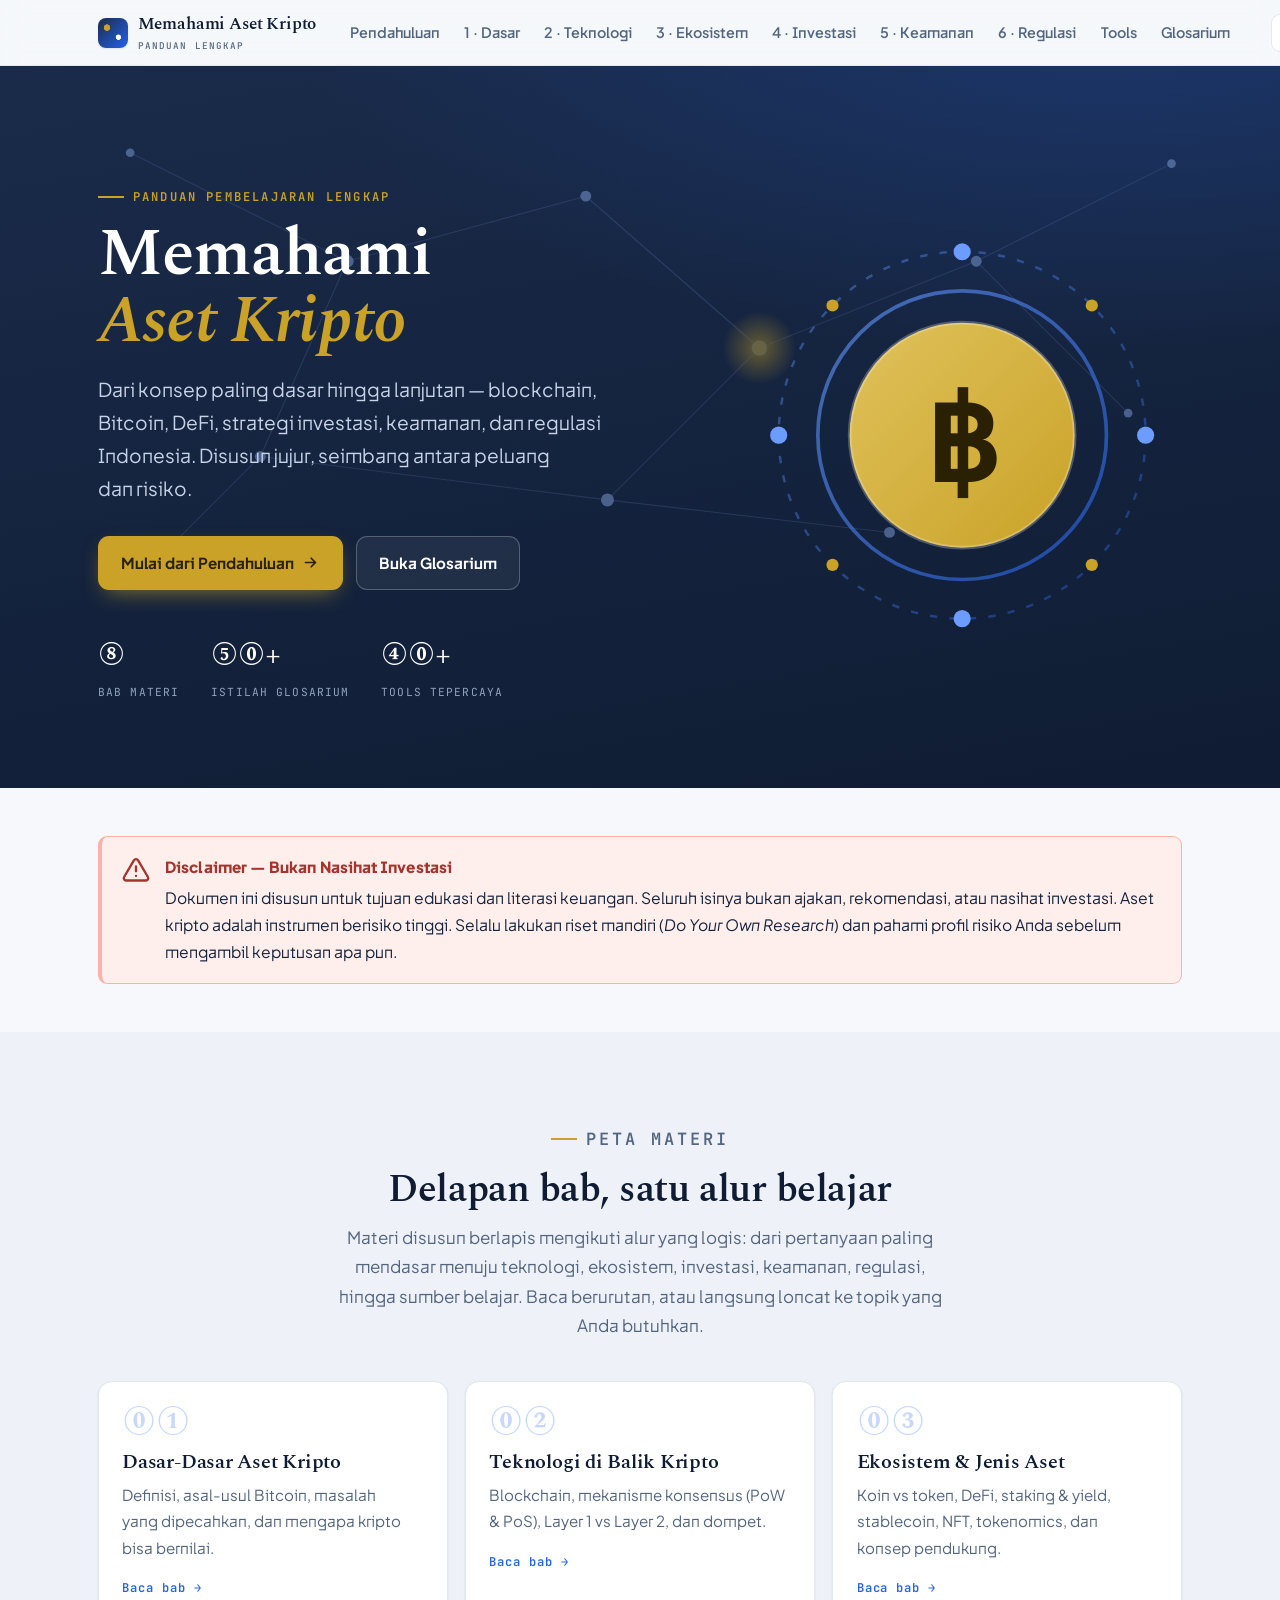
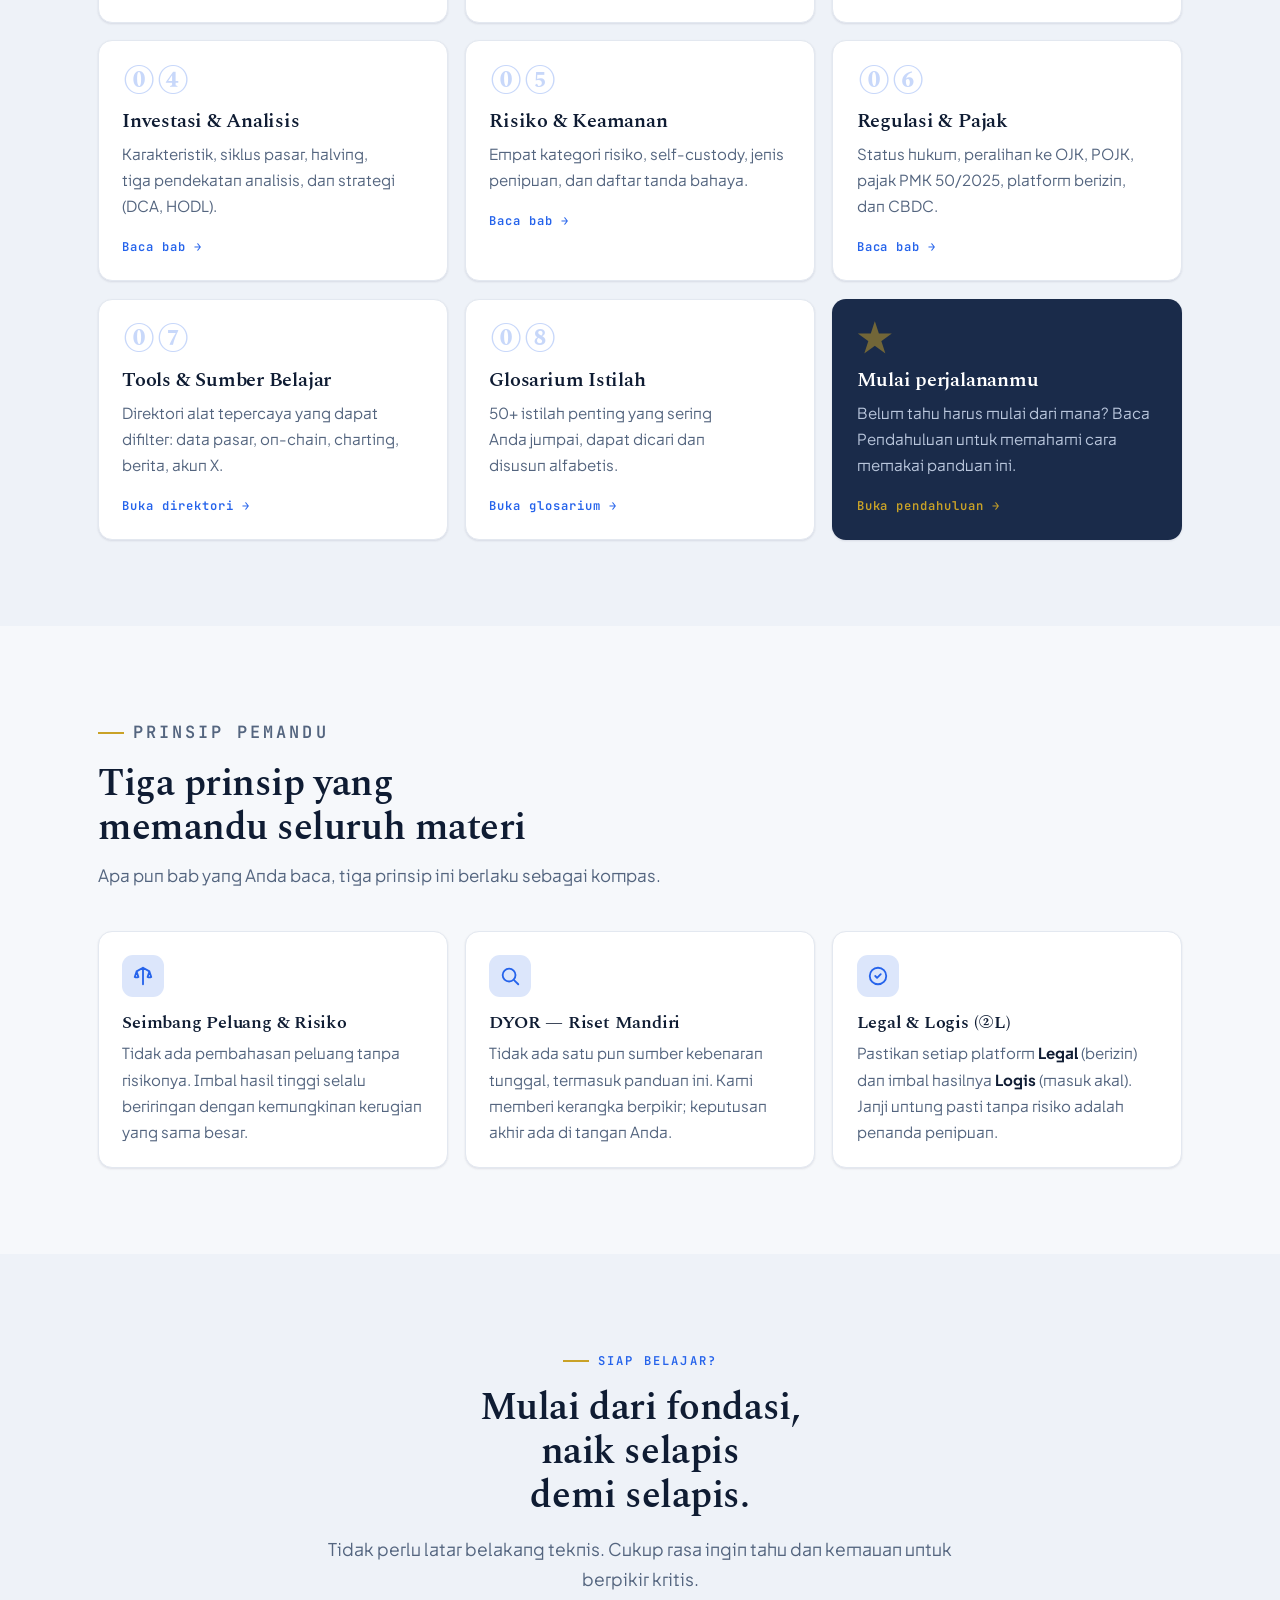
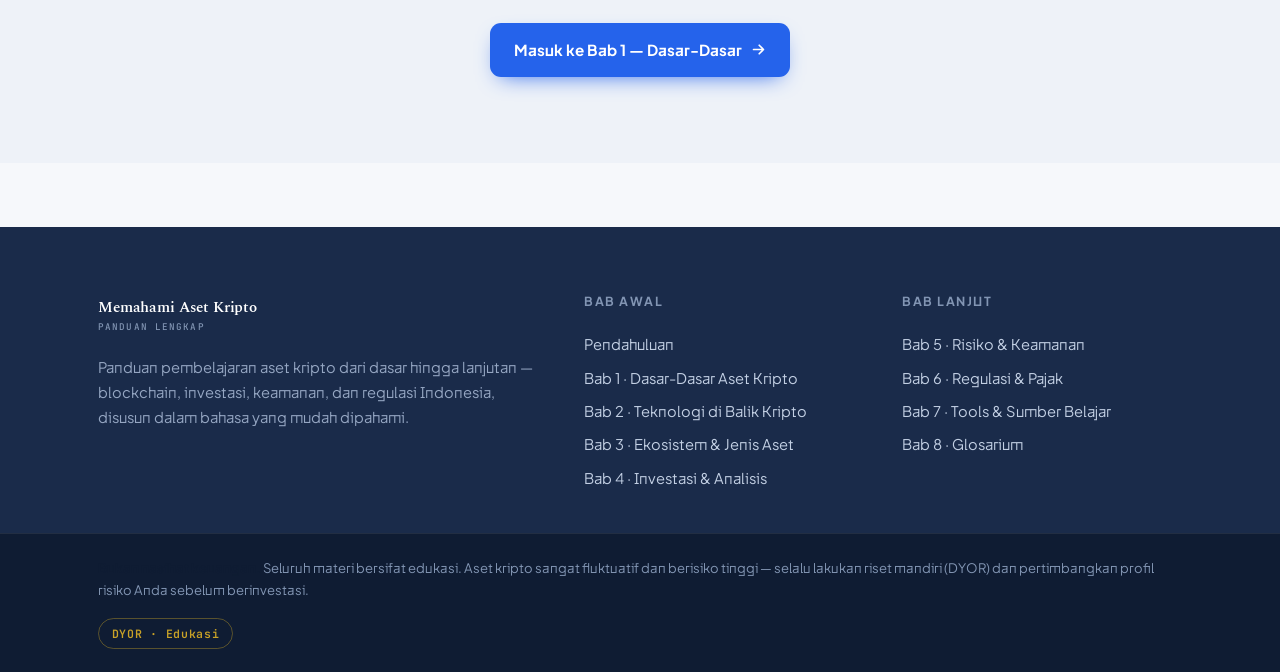
==== index.html @ 8b6989a0 "chore: initial commit — situs edukasi kripto statis siap deploy Tambah .gitignore, vercel.json (clea" ====
<!DOCTYPE html>
<html lang="id" data-accent="blue">
<head>
<meta charset="UTF-8" />
<meta name="viewport" content="width=device-width, initial-scale=1.0" />
<title>Memahami Aset Kripto — Panduan Lengkap dari Dasar hingga Lanjutan</title>
<meta name="description" content="Panduan pembelajaran aset kripto dari dasar hingga lanjutan: blockchain, Bitcoin, DeFi, investasi, keamanan, dan regulasi Indonesia. Disusun untuk edukasi & literasi keuangan." />
<link rel="preconnect" href="https://fonts.googleapis.com" />
<link rel="preconnect" href="https://fonts.gstatic.com" crossorigin />
<link href="https://fonts.googleapis.com/css2?family=Spectral:ital,wght@0,500;0,600;0,700;1,500;1,600&family=Plus+Jakarta+Sans:wght@400;500;600;700;800&family=JetBrains+Mono:wght@400;500;600;700&display=swap" rel="stylesheet" />
<link rel="stylesheet" href="assets/css/tokens.css" />
<link rel="stylesheet" href="assets/css/components.css" />
<link rel="stylesheet" href="assets/css/viz.css" />
</head>
<body>
<div id="site-nav"></div>

<main id="main">
  <!-- ============================ HERO ============================ -->
  <section class="hero">
    <svg class="hero__net" viewBox="0 0 1180 520" preserveAspectRatio="xMidYMid slice" aria-hidden="true">
      <defs>
        <radialGradient id="dotg" cx="50%" cy="50%" r="50%">
          <stop offset="0%" stop-color="#C9A227" stop-opacity=".9"/>
          <stop offset="100%" stop-color="#C9A227" stop-opacity="0"/>
        </radialGradient>
      </defs>
      <g stroke="#5b76ad" stroke-width="1" opacity=".5">
        <line x1="120" y1="80" x2="320" y2="180"/><line x1="320" y1="180" x2="240" y2="360"/>
        <line x1="320" y1="180" x2="540" y2="120"/><line x1="540" y1="120" x2="700" y2="260"/>
        <line x1="700" y1="260" x2="900" y2="180"/><line x1="900" y1="180" x2="1040" y2="320"/>
        <line x1="700" y1="260" x2="560" y2="400"/><line x1="240" y1="360" x2="560" y2="400"/>
        <line x1="900" y1="180" x2="1080" y2="90"/><line x1="540" y1="120" x2="700" y2="260"/>
        <line x1="160" y1="440" x2="240" y2="360"/><line x1="560" y1="400" x2="820" y2="430"/>
      </g>
      <g fill="#7fa0d8">
        <circle cx="120" cy="80" r="4"/><circle cx="320" cy="180" r="6"/><circle cx="540" cy="120" r="5"/>
        <circle cx="700" cy="260" r="7"/><circle cx="900" cy="180" r="5"/><circle cx="1040" cy="320" r="4"/>
        <circle cx="240" cy="360" r="5"/><circle cx="560" cy="400" r="6"/><circle cx="1080" cy="90" r="4"/>
        <circle cx="160" cy="440" r="4"/><circle cx="820" cy="430" r="5"/>
      </g>
      <circle cx="700" cy="260" r="34" fill="url(#dotg)"/>
    </svg>

    <div class="hero__inner">
      <div>
        <p class="eyebrow hero__eyebrow">Panduan Pembelajaran Lengkap</p>
        <h1>Memahami<br /><span class="gold">Aset Kripto</span></h1>
        <p class="hero__lead">Dari konsep paling dasar hingga lanjutan — blockchain, Bitcoin, DeFi, strategi investasi, keamanan, dan regulasi Indonesia. Disusun jujur, seimbang antara peluang dan risiko.</p>
        <div class="hero__cta">
          <a href="pendahuluan.html" class="btn btn--gold">Mulai dari Pendahuluan
            <svg viewBox="0 0 24 24" fill="none" stroke="currentColor" stroke-width="2.4" stroke-linecap="round" stroke-linejoin="round"><path d="M5 12h14M13 6l6 6-6 6"/></svg>
          </a>
          <a href="glosarium.html" class="btn btn--ghost">Buka Glosarium</a>
        </div>
        <div class="hero__stats">
          <div><div class="num">8</div><div class="lbl">Bab Materi</div></div>
          <div><div class="num">50+</div><div class="lbl">Istilah Glosarium</div></div>
          <div><div class="num">40+</div><div class="lbl">Tools Tepercaya</div></div>
        </div>
      </div>

      <div class="hero__art">
        <!-- Stylized coin / blockchain emblem -->
        <svg viewBox="0 0 360 360" width="100%" aria-hidden="true">
          <defs>
            <linearGradient id="coing" x1="0" y1="0" x2="1" y2="1">
              <stop offset="0%" stop-color="#E0C25C"/><stop offset="100%" stop-color="#C9A227"/>
            </linearGradient>
            <linearGradient id="ringg" x1="0" y1="0" x2="1" y2="1">
              <stop offset="0%" stop-color="#6C9CFF"/><stop offset="100%" stop-color="#2563EB"/>
            </linearGradient>
          </defs>
          <circle cx="180" cy="180" r="150" fill="none" stroke="url(#ringg)" stroke-width="2" opacity=".4" stroke-dasharray="6 10"/>
          <circle cx="180" cy="180" r="118" fill="none" stroke="url(#ringg)" stroke-width="3" opacity=".6"/>
          <circle cx="180" cy="180" r="92" fill="url(#coing)"/>
          <circle cx="180" cy="180" r="92" fill="none" stroke="#fff" stroke-opacity=".25" stroke-width="3"/>
          <text x="180" y="218" text-anchor="middle" font-family="Spectral, serif" font-size="96" font-weight="700" fill="#2a2105">฿</text>
          <g fill="#6C9CFF"><circle cx="180" cy="30" r="7"/><circle cx="330" cy="180" r="7"/><circle cx="180" cy="330" r="7"/><circle cx="30" cy="180" r="7"/></g>
          <g fill="#C9A227"><circle cx="286" cy="74" r="5"/><circle cx="286" cy="286" r="5"/><circle cx="74" cy="286" r="5"/><circle cx="74" cy="74" r="5"/></g>
        </svg>
      </div>
    </div>
  </section>

  <!-- ====================== DISCLAIMER STRIP ====================== -->
  <section class="section" style="padding-block: clamp(34px,4vw,48px)">
    <div class="shell">
      <div class="callout callout--risk reveal" style="margin:0">
        <span class="callout__ic" aria-hidden="true"><svg viewBox="0 0 24 24" fill="none" stroke="currentColor" stroke-width="2" stroke-linecap="round" stroke-linejoin="round"><path d="M10.3 3.6 1.8 18a2 2 0 0 0 1.7 3h17a2 2 0 0 0 1.7-3L13.7 3.6a2 2 0 0 0-3.4 0z"/><path d="M12 9v4M12 17h.01"/></svg></span>
        <div class="callout__body">
          <strong class="callout__t">Disclaimer — Bukan Nasihat Investasi</strong>
          <p>Dokumen ini disusun untuk tujuan edukasi dan literasi keuangan. Seluruh isinya bukan ajakan, rekomendasi, atau nasihat investasi. Aset kripto adalah instrumen berisiko tinggi. Selalu lakukan riset mandiri (<em>Do Your Own Research</em>) dan pahami profil risiko Anda sebelum mengambil keputusan apa pun.</p>
        </div>
      </div>
    </div>
  </section>

  <!-- ====================== CHAPTER INDEX ====================== -->
  <section class="section section--tint">
    <div class="shell">
      <div class="section__head center reveal">
        <p class="eyebrow" style="justify-content:center">Peta Materi</p>
        <h2>Delapan bab, satu alur belajar</h2>
        <p>Materi disusun berlapis mengikuti alur yang logis: dari pertanyaan paling mendasar menuju teknologi, ekosistem, investasi, keamanan, regulasi, hingga sumber belajar. Baca berurutan, atau langsung loncat ke topik yang Anda butuhkan.</p>
      </div>

      <div class="grid grid-3">
        <a href="bab-1-dasar-dasar.html" class="card card--hover chcard reveal">
          <span class="num">01</span>
          <h3>Dasar-Dasar Aset Kripto</h3>
          <p>Definisi, asal-usul Bitcoin, masalah yang dipecahkan, dan mengapa kripto bisa bernilai.</p>
          <span class="more">Baca bab →</span>
        </a>
        <a href="bab-2-teknologi.html" class="card card--hover chcard reveal">
          <span class="num">02</span>
          <h3>Teknologi di Balik Kripto</h3>
          <p>Blockchain, mekanisme konsensus (PoW &amp; PoS), Layer 1 vs Layer 2, dan dompet.</p>
          <span class="more">Baca bab →</span>
        </a>
        <a href="bab-3-ekosistem.html" class="card card--hover chcard reveal">
          <span class="num">03</span>
          <h3>Ekosistem &amp; Jenis Aset</h3>
          <p>Koin vs token, DeFi, staking &amp; yield, stablecoin, NFT, tokenomics, dan konsep pendukung.</p>
          <span class="more">Baca bab →</span>
        </a>
        <a href="bab-4-investasi.html" class="card card--hover chcard reveal">
          <span class="num">04</span>
          <h3>Investasi &amp; Analisis</h3>
          <p>Karakteristik, siklus pasar, halving, tiga pendekatan analisis, dan strategi (DCA, HODL).</p>
          <span class="more">Baca bab →</span>
        </a>
        <a href="bab-5-risiko-keamanan.html" class="card card--hover chcard reveal">
          <span class="num">05</span>
          <h3>Risiko &amp; Keamanan</h3>
          <p>Empat kategori risiko, self-custody, jenis penipuan, dan daftar tanda bahaya.</p>
          <span class="more">Baca bab →</span>
        </a>
        <a href="bab-6-regulasi.html" class="card card--hover chcard reveal">
          <span class="num">06</span>
          <h3>Regulasi &amp; Pajak</h3>
          <p>Status hukum, peralihan ke OJK, POJK, pajak PMK 50/2025, platform berizin, dan CBDC.</p>
          <span class="more">Baca bab →</span>
        </a>
        <a href="tools.html" class="card card--hover chcard reveal">
          <span class="num">07</span>
          <h3>Tools &amp; Sumber Belajar</h3>
          <p>Direktori alat tepercaya yang dapat difilter: data pasar, on-chain, charting, berita, akun X.</p>
          <span class="more">Buka direktori →</span>
        </a>
        <a href="glosarium.html" class="card card--hover chcard reveal">
          <span class="num">08</span>
          <h3>Glosarium Istilah</h3>
          <p>50+ istilah penting yang sering Anda jumpai, dapat dicari dan disusun alfabetis.</p>
          <span class="more">Buka glosarium →</span>
        </a>
        <div class="card chcard reveal" style="background:var(--navy);color:#eaf0fb;border-color:transparent">
          <span class="num" style="color:var(--gold);opacity:.5">★</span>
          <h3 style="color:#fff">Mulai perjalananmu</h3>
          <p style="color:#b9c6dc">Belum tahu harus mulai dari mana? Baca Pendahuluan untuk memahami cara memakai panduan ini.</p>
          <a href="pendahuluan.html" class="more" style="color:var(--gold)">Buka pendahuluan →</a>
        </div>
      </div>
    </div>
  </section>

  <!-- ====================== THREE PRINCIPLES ====================== -->
  <section class="section">
    <div class="shell">
      <div class="section__head reveal">
        <p class="eyebrow">Prinsip Pemandu</p>
        <h2>Tiga prinsip yang memandu seluruh materi</h2>
        <p>Apa pun bab yang Anda baca, tiga prinsip ini berlaku sebagai kompas.</p>
      </div>
      <div class="grid grid-3">
        <div class="card reveal">
          <div class="card__ic"><svg viewBox="0 0 24 24" fill="none" stroke="currentColor" stroke-width="2" stroke-linecap="round" stroke-linejoin="round"><path d="M12 3v18M5 7l7-4 7 4M5 7l-2 6a4 4 0 0 0 4 0l-2-6M19 7l-2 6a4 4 0 0 0 4 0l-2-6"/></svg></div>
          <h3>Seimbang Peluang &amp; Risiko</h3>
          <p>Tidak ada pembahasan peluang tanpa risikonya. Imbal hasil tinggi selalu beriringan dengan kemungkinan kerugian yang sama besar.</p>
        </div>
        <div class="card reveal">
          <div class="card__ic"><svg viewBox="0 0 24 24" fill="none" stroke="currentColor" stroke-width="2" stroke-linecap="round" stroke-linejoin="round"><circle cx="11" cy="11" r="7"/><path d="m21 21-4.3-4.3"/></svg></div>
          <h3>DYOR — Riset Mandiri</h3>
          <p>Tidak ada satu pun sumber kebenaran tunggal, termasuk panduan ini. Kami memberi kerangka berpikir; keputusan akhir ada di tangan Anda.</p>
        </div>
        <div class="card reveal">
          <div class="card__ic"><svg viewBox="0 0 24 24" fill="none" stroke="currentColor" stroke-width="2" stroke-linecap="round" stroke-linejoin="round"><path d="M9 12l2 2 4-4"/><path d="M12 3a9 9 0 1 0 9 9 9 9 0 0 0-9-9z"/></svg></div>
          <h3>Legal &amp; Logis (2L)</h3>
          <p>Pastikan setiap platform <strong>Legal</strong> (berizin) dan imbal hasilnya <strong>Logis</strong> (masuk akal). Janji untung pasti tanpa risiko adalah penanda penipuan.</p>
        </div>
      </div>
    </div>
  </section>

  <!-- ====================== CTA ====================== -->
  <section class="section section--tint">
    <div class="shell center reveal">
      <p class="eyebrow" style="justify-content:center">Siap Belajar?</p>
      <h2 style="max-width:18ch;margin-inline:auto">Mulai dari fondasi, naik selapis demi selapis.</h2>
      <p style="color:var(--muted);max-width:48ch;margin:1rem auto 1.8rem">Tidak perlu latar belakang teknis. Cukup rasa ingin tahu dan kemauan untuk berpikir kritis.</p>
      <a href="bab-1-dasar-dasar.html" class="btn btn--solid">Masuk ke Bab 1 — Dasar-Dasar
        <svg viewBox="0 0 24 24" fill="none" stroke="currentColor" stroke-width="2.4" stroke-linecap="round" stroke-linejoin="round"><path d="M5 12h14M13 6l6 6-6 6"/></svg>
      </a>
    </div>
  </section>
</main>

<div id="site-footer"></div>
<script src="assets/js/site.js"></script>
<script src="assets/js/viz.js"></script>
</body>
</html>
---- assets/css/tokens.css ----
/* =========================================================================
   Memahami Aset Kripto — Design Tokens
   Tema finansial-edukatif: navy / biru / emas, latar terang + mode gelap
   ========================================================================= */

/* ---- Fonts ---- */
/* Spectral (serif, judul) · Plus Jakarta Sans (body) · JetBrains Mono (data/istilah) */

:root {
  /* Brand anchors (konstan di semua tema) */
  --navy: #1A2B4A;
  --navy-700: #24375c;
  --navy-900: #0f1c33;
  --gold: #C9A227;
  --gold-ink: #8a6d12;

  /* Accent — default "Biru". Dapat di-override oleh [data-accent] */
  --accent: #2563EB;
  --accent-strong: #1d4ed8;
  --accent-weak: #dce6fb;

  /* Surfaces & text (LIGHT) */
  --bg: #F6F8FB;
  --bg-tint: #eef2f8;
  --surface: #FFFFFF;
  --surface-2: #F1F4F9;
  --ink: #15233D;
  --ink-strong: #0f1c33;
  --muted: #54657F;
  --faint: #8493a8;
  --border: #E3E8F0;
  --border-strong: #cdd6e3;

  /* Semantic callouts (LIGHT) */
  --note-bg: oklch(0.974 0.035 92);
  --note-bd: oklch(0.86 0.085 90);
  --note-ink: oklch(0.46 0.085 75);
  --risk-bg: oklch(0.972 0.028 25);
  --risk-bd: oklch(0.84 0.10 26);
  --risk-ink: oklch(0.49 0.15 28);
  --tip-bg: oklch(0.972 0.038 155);
  --tip-bd: oklch(0.82 0.085 158);
  --tip-ink: oklch(0.43 0.085 158);
  --info-bg: oklch(0.972 0.028 248);
  --info-bd: oklch(0.84 0.07 250);
  --info-ink: oklch(0.46 0.12 255);

  /* Effects */
  --shadow-sm: 0 1px 2px rgba(15,28,51,.05), 0 1px 3px rgba(15,28,51,.05);
  --shadow-md: 0 4px 14px -4px rgba(15,28,51,.12), 0 2px 6px -2px rgba(15,28,51,.08);
  --shadow-lg: 0 24px 60px -24px rgba(15,28,51,.30);
  --radius: 14px;
  --radius-sm: 9px;
  --radius-lg: 22px;
  --maxw: 1180px;
  --readw: 720px;

  --font-serif: "Spectral", Georgia, "Times New Roman", serif;
  --font-sans: "Plus Jakarta Sans", system-ui, -apple-system, "Segoe UI", sans-serif;
  --font-mono: "JetBrains Mono", ui-monospace, "SFMono-Regular", Menlo, monospace;

  --nav-h: 66px;
}

/* ---- Accent variants (skema warna) ---- */
:root[data-accent="teal"] {
  --accent: #0E8C8B;
  --accent-strong: #0a6f6e;
  --accent-weak: #d2eceb;
}
:root[data-accent="violet"] {
  --accent: #6D4AE0;
  --accent-strong: #5a39c4;
  --accent-weak: #e4dcfb;
}

/* ---- Dark theme ---- */
:root[data-theme="dark"] {
  --navy: #0E1A30;
  --navy-700: #16243f;
  --navy-900: #08111f;
  --gold: #E0C25C;
  --gold-ink: #E0C25C;

  --accent: #6C9CFF;
  --accent-strong: #8db1ff;
  --accent-weak: #1c2c4e;

  --bg: #0A1120;
  --bg-tint: #0e1726;
  --surface: #111c30;
  --surface-2: #16233b;
  --ink: #E8EEF8;
  --ink-strong: #f4f7fc;
  --muted: #9DACC6;
  --faint: #6c7c98;
  --border: #243352;
  --border-strong: #324468;

  --note-bg: oklch(0.30 0.05 90);
  --note-bd: oklch(0.45 0.07 90);
  --note-ink: oklch(0.88 0.08 92);
  --risk-bg: oklch(0.30 0.06 28);
  --risk-bd: oklch(0.46 0.10 28);
  --risk-ink: oklch(0.84 0.10 30);
  --tip-bg: oklch(0.30 0.05 158);
  --tip-bd: oklch(0.44 0.07 158);
  --tip-ink: oklch(0.85 0.09 158);
  --info-bg: oklch(0.30 0.05 252);
  --info-bd: oklch(0.45 0.08 252);
  --info-ink: oklch(0.86 0.08 252);

  --shadow-sm: 0 1px 2px rgba(0,0,0,.4);
  --shadow-md: 0 6px 20px -6px rgba(0,0,0,.55);
  --shadow-lg: 0 30px 70px -28px rgba(0,0,0,.7);
}

:root[data-accent="teal"][data-theme="dark"] { --accent:#3FB8B5; --accent-strong:#62cccb; --accent-weak:#10302f; }
:root[data-accent="violet"][data-theme="dark"] { --accent:#9D7DF5; --accent-strong:#b39bf8; --accent-weak:#241a44; }

/* =========================================================================
   Base
   ========================================================================= */
*, *::before, *::after { box-sizing: border-box; }
html { -webkit-text-size-adjust: 100%; scroll-behavior: smooth; }
@media (prefers-reduced-motion: reduce) { html { scroll-behavior: auto; } }

body {
  margin: 0;
  font-family: var(--font-sans);
  font-size: 17.5px;
  line-height: 1.72;
  color: var(--ink);
  background: var(--bg);
  -webkit-font-smoothing: antialiased;
  text-rendering: optimizeLegibility;
  font-feature-settings: "ss01";
  transition: background-color .35s ease, color .35s ease;
}

h1, h2, h3, h4 {
  font-family: var(--font-serif);
  color: var(--ink-strong);
  font-weight: 600;
  line-height: 1.14;
  letter-spacing: -.012em;
  margin: 0;
  text-wrap: balance;
}

p { margin: 0 0 1.1em; text-wrap: pretty; }
a { color: var(--accent); text-decoration: none; }
a:hover { text-decoration: underline; text-underline-offset: 3px; }

strong { color: var(--ink-strong); font-weight: 700; }
em { color: inherit; }

::selection { background: var(--accent); color: #fff; }

img { max-width: 100%; display: block; }

hr { border: 0; border-top: 1px solid var(--border); margin: 2.6rem 0; }

:focus-visible {
  outline: 3px solid var(--accent);
  outline-offset: 2px;
  border-radius: 4px;
}

.skip-link {
  position: absolute; left: -9999px; top: 0; z-index: 200;
  background: var(--accent); color: #fff; padding: 10px 16px; border-radius: 0 0 10px 0;
  font-weight: 600;
}
.skip-link:focus { left: 0; }

/* Utility */
.mono { font-family: var(--font-mono); font-feature-settings: "tnum"; }
.shell { max-width: var(--maxw); margin-inline: auto; padding-inline: clamp(20px, 5vw, 48px); }
.center { text-align: center; }
.eyebrow {
  font-family: var(--font-mono);
  font-size: .76rem; letter-spacing: .18em; text-transform: uppercase;
  color: var(--accent); font-weight: 600; margin: 0 0 .9rem;
  display: inline-flex; align-items: center; gap: .55rem;
}
.eyebrow::before { content: ""; width: 26px; height: 2px; background: var(--gold); display: inline-block; }
---- assets/css/components.css ----
/* =========================================================================
   Memahami Aset Kripto — Components
   ========================================================================= */

/* ----------------------------- TOP NAV ----------------------------------- */
.topnav {
  position: sticky; top: 0; z-index: 100;
  height: var(--nav-h);
  background: color-mix(in srgb, var(--bg) 82%, transparent);
  backdrop-filter: saturate(1.4) blur(12px);
  border-bottom: 1px solid var(--border);
  transition: background-color .35s ease, border-color .35s ease;
}
.topnav__inner {
  max-width: var(--maxw); margin-inline: auto; height: 100%;
  padding-inline: clamp(20px, 5vw, 48px);
  display: flex; align-items: center; gap: 1.4rem;
}
.brand { display: inline-flex; align-items: center; gap: .6rem; font-family: var(--font-serif); font-weight: 600; color: var(--ink-strong); font-size: 1.04rem; letter-spacing: -.01em; white-space: nowrap; }
.brand:hover { text-decoration: none; }
.brand__mark {
  width: 30px; height: 30px; border-radius: 8px; flex: none;
  background: linear-gradient(135deg, var(--navy), var(--accent));
  position: relative; box-shadow: var(--shadow-sm);
}
.brand__mark::after {
  content: ""; position: absolute; inset: 0; border-radius: 8px;
  background:
    radial-gradient(circle at 30% 32%, var(--gold) 0 3px, transparent 3.5px),
    radial-gradient(circle at 68% 64%, #fff 0 2.4px, transparent 3px);
}
.brand small { display: block; font-family: var(--font-mono); font-size: .58rem; letter-spacing: .12em; color: var(--muted); text-transform: uppercase; font-weight: 500; }

.nav-links { display: flex; align-items: center; gap: .15rem; margin-left: auto; }
.nav-links a {
  color: var(--muted); font-weight: 600; font-size: .9rem;
  padding: .5rem .68rem; border-radius: 8px; white-space: nowrap;
  transition: color .15s, background-color .15s;
}
.nav-links a:hover { color: var(--ink-strong); background: var(--surface-2); text-decoration: none; }
.nav-links a.is-active { color: var(--accent); background: var(--accent-weak); }

.nav-tools { display: flex; align-items: center; gap: .4rem; margin-left: .5rem; }
.iconbtn {
  width: 38px; height: 38px; border-radius: 9px; border: 1px solid var(--border);
  background: var(--surface); color: var(--muted); cursor: pointer;
  display: grid; place-items: center; transition: all .15s;
}
.iconbtn:hover { color: var(--ink-strong); border-color: var(--border-strong); background: var(--surface-2); }
.iconbtn svg { width: 18px; height: 18px; }
.iconbtn .moon { display: none; }
:root[data-theme="dark"] .iconbtn .sun { display: none; }
:root[data-theme="dark"] .iconbtn .moon { display: block; }

.accent-menu { position: relative; }
.accent-pop {
  position: absolute; right: 0; top: calc(100% + 8px); width: 188px;
  background: var(--surface); border: 1px solid var(--border); border-radius: 12px;
  box-shadow: var(--shadow-lg); padding: 8px; display: none; flex-direction: column; gap: 2px;
}
.accent-pop.open { display: flex; }
.accent-pop button {
  display: flex; align-items: center; gap: .6rem; width: 100%; text-align: left;
  padding: .5rem .6rem; border: 0; background: transparent; border-radius: 8px;
  font-family: var(--font-sans); font-size: .86rem; font-weight: 600; color: var(--ink); cursor: pointer;
}
.accent-pop button:hover { background: var(--surface-2); }
.accent-pop button[aria-checked="true"] { color: var(--accent); }
.swatch { width: 16px; height: 16px; border-radius: 5px; flex: none; box-shadow: inset 0 0 0 1px rgba(0,0,0,.08); }

.nav-burger { display: none; }
.mobile-panel { display: none; }

@media (max-width: 940px) {
  .nav-links { display: none; }
  .nav-burger { display: grid; }
  .mobile-panel {
    position: fixed; inset: var(--nav-h) 0 0 0; z-index: 99;
    background: var(--bg); padding: 1.2rem clamp(20px,5vw,48px) 2rem;
    overflow-y: auto; transform: translateY(-8px); opacity: 0; pointer-events: none;
    transition: opacity .2s, transform .2s;
  }
  .mobile-panel.open { display: block; opacity: 1; transform: none; pointer-events: auto; }
  .mobile-panel a {
    display: block; padding: .85rem .4rem; font-weight: 600; color: var(--ink);
    border-bottom: 1px solid var(--border); font-size: 1.05rem;
  }
  .mobile-panel a.is-active { color: var(--accent); }
}

/* ----------------------------- HERO -------------------------------------- */
.hero {
  position: relative; overflow: hidden;
  background:
    radial-gradient(120% 90% at 88% -10%, color-mix(in srgb, var(--accent) 22%, var(--navy)) 0%, transparent 55%),
    linear-gradient(170deg, var(--navy) 0%, var(--navy-900) 100%);
  color: #eaf0fb;
}
.hero__net { position: absolute; inset: 0; opacity: .5; pointer-events: none; }
.hero__inner {
  max-width: var(--maxw); margin-inline: auto; padding: clamp(64px,9vw,110px) clamp(20px,5vw,48px) clamp(56px,7vw,86px);
  position: relative; z-index: 1; display: grid; grid-template-columns: 1.15fr .85fr; gap: 3rem; align-items: center;
}
.hero__eyebrow { color: var(--gold); }
.hero__eyebrow::before { background: var(--gold); }
.hero h1 { color: #fff; font-size: clamp(2.6rem, 5.4vw, 4.1rem); line-height: 1.02; margin-bottom: 1.1rem; }
.hero h1 .gold { color: var(--gold); font-style: italic; }
.hero__lead { font-size: clamp(1.05rem,1.5vw,1.22rem); color: #c7d3e6; max-width: 36ch; margin-bottom: 1.9rem; }
.hero__cta { display: flex; flex-wrap: wrap; gap: .8rem; }
.hero__stats { display: flex; gap: 2rem; margin-top: 2.6rem; flex-wrap: wrap; }
.hero__stats .num { font-family: var(--font-serif); font-size: 1.85rem; color: #fff; font-weight: 600; }
.hero__stats .lbl { font-family: var(--font-mono); font-size: .7rem; letter-spacing: .1em; text-transform: uppercase; color: #92a3c0; }
.hero__art { position: relative; }

@media (max-width: 900px) {
  .hero__inner { grid-template-columns: 1fr; gap: 2.2rem; }
  .hero__art { order: -1; max-width: 360px; }
}

/* Buttons */
.btn {
  display: inline-flex; align-items: center; gap: .5rem; cursor: pointer;
  font-family: var(--font-sans); font-weight: 700; font-size: .95rem;
  padding: .82rem 1.4rem; border-radius: 11px; border: 1px solid transparent;
  transition: transform .12s, box-shadow .15s, background-color .15s; text-decoration: none;
}
.btn:hover { text-decoration: none; transform: translateY(-1px); }
.btn--gold { background: var(--gold); color: #2a2105; box-shadow: 0 8px 22px -8px rgba(201,162,39,.7); }
.btn--gold:hover { background: #d7b13a; }
.btn--ghost { background: rgba(255,255,255,.06); color: #fff; border-color: rgba(255,255,255,.24); }
.btn--ghost:hover { background: rgba(255,255,255,.14); }
.btn--solid { background: var(--accent); color: #fff; box-shadow: 0 8px 22px -10px var(--accent); }
.btn--solid:hover { background: var(--accent-strong); }
.btn--line { background: var(--surface); color: var(--ink-strong); border-color: var(--border-strong); }
.btn--line:hover { background: var(--surface-2); }
.btn svg { width: 17px; height: 17px; }

/* ----------------------------- SECTIONS ---------------------------------- */
.section { padding-block: clamp(48px, 7vw, 86px); }
.section--tint { background: var(--bg-tint); }
.section__head { max-width: 640px; margin-bottom: 2.6rem; }
.section__head.center { margin-inline: auto; }
.section h2 { font-size: clamp(1.7rem, 3vw, 2.4rem); margin-bottom: .7rem; }
.section__head p { color: var(--muted); font-size: 1.06rem; }

/* ----------------------------- CHAPTER LAYOUT ---------------------------- */
.chap-hero {
  background: linear-gradient(168deg, var(--navy) 0%, var(--navy-900) 100%);
  color: #eaf0fb; position: relative; overflow: hidden;
}
.chap-hero::after {
  content: ""; position: absolute; right: -60px; top: -60px; width: 320px; height: 320px;
  background: radial-gradient(circle, color-mix(in srgb, var(--accent) 40%, transparent), transparent 68%); opacity: .6;
}
.chap-hero__inner { max-width: var(--maxw); margin-inline: auto; padding: clamp(46px,6vw,76px) clamp(20px,5vw,48px) clamp(38px,5vw,58px); position: relative; z-index:1; }
.chap-hero .kicker { font-family: var(--font-mono); color: var(--gold); letter-spacing: .16em; text-transform: uppercase; font-size: .8rem; font-weight: 600; }
.chap-hero h1 { color: #fff; font-size: clamp(2.1rem, 4.4vw, 3.3rem); margin: .7rem 0 .8rem; }
.chap-hero p { color: #c5d2e6; max-width: 62ch; font-size: 1.08rem; margin: 0; }

.chap-layout {
  max-width: var(--maxw); margin-inline: auto; padding: clamp(34px,5vw,60px) clamp(20px,5vw,48px) 20px;
  display: grid; grid-template-columns: minmax(0,1fr) 232px; gap: clamp(2rem,4vw,4rem); align-items: start;
}
.prose { max-width: var(--readw); min-width: 0; }
.prose > section { scroll-margin-top: calc(var(--nav-h) + 18px); }
.prose h2 {
  font-size: clamp(1.5rem, 2.6vw, 2.05rem); margin: 2.8rem 0 1rem; padding-top: .4rem;
  display: flex; align-items: baseline; gap: .7rem;
}
.prose h2 .nmark { font-family: var(--font-mono); font-size: .95rem; color: var(--gold); font-weight: 600; flex: none; }
.prose h3 { font-size: 1.28rem; margin: 2rem 0 .7rem; color: var(--ink-strong); }
.prose h3 + p { margin-top: 0; }
.prose p, .prose li { color: var(--ink); }
.prose section > p:first-of-type { font-size: 1.06rem; }
.prose ul, .prose ol { margin: 0 0 1.2em; padding-left: 1.3em; }
.prose li { margin-bottom: .5em; padding-left: .2em; }
.prose li::marker { color: var(--accent); font-weight: 700; }
.lead {
  font-size: 1.18rem !important; line-height: 1.62; color: var(--muted) !important;
  border-left: 3px solid var(--gold); padding-left: 1.1rem; margin-bottom: 1.8rem;
}

/* In-page TOC (right rail) */
.toc { position: sticky; top: calc(var(--nav-h) + 24px); align-self: start; }
.toc__title { font-family: var(--font-mono); font-size: .72rem; letter-spacing: .14em; text-transform: uppercase; color: var(--faint); margin-bottom: .9rem; }
.toc ul { list-style: none; margin: 0; padding: 0; border-left: 2px solid var(--border); }
.toc a {
  display: block; padding: .34rem 0 .34rem 1rem; margin-left: -2px; font-size: .85rem; font-weight: 600;
  color: var(--muted); border-left: 2px solid transparent; line-height: 1.4;
}
.toc a:hover { color: var(--ink-strong); text-decoration: none; }
.toc a.is-active { color: var(--accent); border-left-color: var(--accent); }
.toc__read { margin-top: 1.3rem; font-family: var(--font-mono); font-size: .74rem; color: var(--faint); display:flex; align-items:center; gap:.4rem; }
@media (max-width: 980px) { .chap-layout { grid-template-columns: 1fr; } .toc { display: none; } }

/* Prev/Next */
.pager { max-width: var(--maxw); margin: 2rem auto 0; padding: 2.4rem clamp(20px,5vw,48px) 0; border-top: 1px solid var(--border); display: grid; grid-template-columns: 1fr 1fr; gap: 1rem; }
.pager a {
  display: flex; flex-direction: column; gap: .25rem; padding: 1.1rem 1.3rem; border: 1px solid var(--border);
  border-radius: var(--radius); background: var(--surface); transition: border-color .15s, transform .12s, box-shadow .15s;
}
.pager a:hover { border-color: var(--accent); transform: translateY(-2px); box-shadow: var(--shadow-md); text-decoration: none; }
.pager .dir { font-family: var(--font-mono); font-size: .72rem; letter-spacing: .1em; text-transform: uppercase; color: var(--faint); }
.pager .ttl { font-family: var(--font-serif); font-weight: 600; color: var(--ink-strong); font-size: 1.08rem; }
.pager .next { text-align: right; }
@media (max-width: 620px){ .pager{ grid-template-columns: 1fr; } .pager .next{ text-align:left; } }

/* ----------------------------- CARDS ------------------------------------- */
.grid { display: grid; gap: 1.1rem; }
.grid-2 { grid-template-columns: repeat(2, 1fr); }
.grid-3 { grid-template-columns: repeat(3, 1fr); }
.grid-4 { grid-template-columns: repeat(4, 1fr); }
@media (max-width: 860px){ .grid-3,.grid-4 { grid-template-columns: repeat(2,1fr); } }
@media (max-width: 560px){ .grid-2,.grid-3,.grid-4 { grid-template-columns: 1fr; } }

.card {
  background: var(--surface); border: 1px solid var(--border); border-radius: var(--radius);
  padding: 1.4rem 1.45rem; box-shadow: var(--shadow-sm); transition: transform .14s, box-shadow .15s, border-color .15s;
}
.card--hover:hover { transform: translateY(-3px); box-shadow: var(--shadow-md); border-color: var(--border-strong); }
.card__ic {
  width: 42px; height: 42px; border-radius: 11px; display: grid; place-items: center; margin-bottom: 1rem;
  background: var(--accent-weak); color: var(--accent);
}
.card__ic svg { width: 22px; height: 22px; }
.card h3 { font-size: 1.12rem; margin: 0 0 .45rem; }
.card h4 { font-family: var(--font-sans); font-weight: 700; font-size: 1rem; margin: 0 0 .4rem; color: var(--ink-strong); }
.card p { color: var(--muted); font-size: .95rem; margin: 0; }
.card p + p { margin-top: .6rem; }

/* Chapter index card (landing) */
.chcard { display: flex; flex-direction: column; gap: .2rem; position: relative; overflow: hidden; }
.chcard .num { font-family: var(--font-serif); font-size: 2.4rem; color: var(--accent); opacity: .25; font-weight: 600; line-height: 1; }
.chcard h3 { margin: .3rem 0 .35rem; font-size: 1.22rem; }
.chcard .more { margin-top: .9rem; font-family: var(--font-mono); font-size: .76rem; letter-spacing: .08em; color: var(--accent); font-weight: 600; display: inline-flex; align-items: center; gap: .4rem; }
.chcard:hover .more { gap: .65rem; }

/* Definition / feature tile with left accent */
.tile { border-left: 3px solid var(--accent); padding: .2rem 0 .2rem 1.2rem; }
.tile h4 { margin-bottom: .3rem; }
.tile p { color: var(--muted); font-size: .96rem; }

/* ----------------------------- CALLOUTS ---------------------------------- */
.callout {
  --c-bg: var(--info-bg); --c-bd: var(--info-bd); --c-ink: var(--info-ink);
  display: grid; grid-template-columns: auto 1fr; gap: .95rem; align-items: start;
  background: var(--c-bg); border: 1px solid var(--c-bd); border-left-width: 4px;
  border-radius: var(--radius-sm); padding: 1.1rem 1.25rem; margin: 1.6rem 0;
}
.callout__ic { width: 28px; height: 28px; color: var(--c-ink); flex: none; margin-top: 2px; }
.callout__ic svg { width: 28px; height: 28px; }
.callout__body { min-width: 0; }
.callout__body p { margin: 0; color: var(--ink); font-size: .98rem; }
.callout__body p + p { margin-top: .5rem; }
.callout strong.callout__t { display: block; font-family: var(--font-sans); color: var(--c-ink); font-weight: 800; margin-bottom: .25rem; font-size: .96rem; letter-spacing: .005em; }
.callout--note { --c-bg: var(--note-bg); --c-bd: var(--note-bd); --c-ink: var(--note-ink); }
.callout--risk { --c-bg: var(--risk-bg); --c-bd: var(--risk-bd); --c-ink: var(--risk-ink); }
.callout--tip  { --c-bg: var(--tip-bg);  --c-bd: var(--tip-bd);  --c-ink: var(--tip-ink); }
.callout--info { --c-bg: var(--info-bg); --c-bd: var(--info-bd); --c-ink: var(--info-ink); }

/* Quote / adage */
.adage {
  background: var(--navy); color: #fff; border-radius: var(--radius); padding: 1.8rem 1.9rem;
  margin: 1.8rem 0; position: relative; overflow: hidden;
}
.adage::before { content: "\201C"; position: absolute; top: -.3rem; right: 1rem; font-family: var(--font-serif); font-size: 6rem; color: var(--gold); opacity: .26; }
.adage q { font-family: var(--font-serif); font-style: italic; font-size: 1.45rem; line-height: 1.3; quotes: none; color: #fff; }
.adage p { margin: .8rem 0 0; color: #b9c6dc; font-size: .96rem; max-width: 52ch; }

/* ----------------------------- TABLES ------------------------------------ */
.table-wrap { overflow-x: auto; margin: 1.6rem 0; border: 1px solid var(--border); border-radius: var(--radius); box-shadow: var(--shadow-sm); -webkit-overflow-scrolling: touch; }
table.data { width: 100%; border-collapse: collapse; font-size: .94rem; min-width: 460px; background: var(--surface); }
table.data caption { caption-side: top; text-align: left; font-family: var(--font-mono); font-size: .72rem; letter-spacing: .08em; text-transform: uppercase; color: var(--faint); padding: .85rem 1.1rem .2rem; }
table.data th, table.data td { padding: .82rem 1.05rem; text-align: left; vertical-align: top; border-bottom: 1px solid var(--border); }
table.data thead th { background: var(--navy); color: #eaf0fb; font-family: var(--font-sans); font-weight: 700; font-size: .82rem; letter-spacing: .02em; border-bottom: 0; }
table.data thead th:first-child { border-top-left-radius: 0; }
table.data tbody tr:last-child td { border-bottom: 0; }
table.data tbody tr:nth-child(even) td { background: var(--surface-2); }
table.data td strong { color: var(--ink-strong); }
table.data .col-h { font-weight: 700; color: var(--ink-strong); }
.cell-yes { color: oklch(0.5 0.13 152); font-weight: 700; }
.cell-no { color: oklch(0.55 0.18 27); font-weight: 700; }
:root[data-theme="dark"] .cell-yes { color: oklch(0.78 0.13 152); }
:root[data-theme="dark"] .cell-no { color: oklch(0.75 0.15 27); }

/* compare table (two-column vs) */
.vs-head th { text-align: center !important; }

/* ----------------------------- TIMELINE ---------------------------------- */
.timeline { position: relative; margin: 2rem 0; padding-left: 0; list-style: none; }
.timeline::before { content: ""; position: absolute; left: 13px; top: 8px; bottom: 8px; width: 2px; background: linear-gradient(var(--accent), var(--gold)); }
.timeline li { position: relative; padding: 0 0 1.7rem 3rem; }
.timeline li:last-child { padding-bottom: 0; }
.timeline .dot {
  position: absolute; left: 4px; top: 2px; width: 20px; height: 20px; border-radius: 50%;
  background: var(--surface); border: 3px solid var(--accent); box-shadow: 0 0 0 4px var(--bg);
}
.timeline li.gold .dot { border-color: var(--gold); }
.timeline .yr { font-family: var(--font-mono); font-weight: 700; color: var(--accent); font-size: .9rem; letter-spacing: .02em; }
.timeline li.gold .yr { color: var(--gold-ink); }
.timeline .ev { font-family: var(--font-serif); font-weight: 600; color: var(--ink-strong); font-size: 1.12rem; margin: .15rem 0 .25rem; }
.timeline p { margin: 0; color: var(--muted); font-size: .95rem; }

/* horizontal halving timeline */
.halving { display: grid; grid-auto-flow: column; grid-auto-columns: 1fr; gap: .8rem; margin: 1.6rem 0; overflow-x: auto; padding-bottom: .6rem; }
.halving__step { background: var(--surface); border: 1px solid var(--border); border-radius: var(--radius-sm); padding: 1rem; min-width: 130px; text-align: center; box-shadow: var(--shadow-sm); }
.halving__step .yr { font-family: var(--font-mono); font-weight: 700; color: var(--gold-ink); }
.halving__step .reward { font-family: var(--font-serif); font-size: 1.5rem; color: var(--ink-strong); font-weight: 600; margin: .3rem 0; }
.halving__step .reward small { font-size: .8rem; color: var(--muted); font-family: var(--font-sans); }

/* ----------------------------- BADGES ------------------------------------ */
.badge {
  display: inline-flex; align-items: center; gap: .35rem; font-family: var(--font-mono);
  font-size: .68rem; font-weight: 600; letter-spacing: .04em; text-transform: uppercase;
  padding: .28rem .58rem; border-radius: 999px; border: 1px solid var(--border-strong); color: var(--muted); background: var(--surface-2);
}
.badge--pemula { color: oklch(0.46 0.1 152); border-color: oklch(0.82 0.09 152); background: oklch(0.96 0.04 152); }
.badge--menengah { color: var(--accent); border-color: var(--accent); background: var(--accent-weak); }
.badge--lanjut { color: oklch(0.5 0.16 28); border-color: oklch(0.82 0.1 28); background: oklch(0.96 0.03 28); }
:root[data-theme="dark"] .badge--pemula { color: oklch(0.8 0.12 152); border-color: oklch(0.45 0.08 152); background: oklch(0.3 0.05 152); }
:root[data-theme="dark"] .badge--lanjut { color: oklch(0.8 0.13 28); border-color: oklch(0.45 0.09 28); background: oklch(0.3 0.05 28); }
.pill {
  display: inline-flex; align-items: center; gap: .4rem; padding: .3rem .7rem; border-radius: 999px;
  background: var(--surface-2); border: 1px solid var(--border); font-size: .82rem; font-weight: 600; color: var(--ink); font-family: var(--font-mono);
}

/* ----------------------------- DIAGRAMS ---------------------------------- */
.diagram { background: var(--surface); border: 1px solid var(--border); border-radius: var(--radius); padding: 1.6rem; margin: 1.7rem 0; box-shadow: var(--shadow-sm); }
.diagram__cap { font-family: var(--font-mono); font-size: .72rem; letter-spacing: .08em; text-transform: uppercase; color: var(--faint); margin-bottom: 1.1rem; display: flex; align-items: center; gap: .5rem; }
.diagram__cap::before { content: "◇"; color: var(--gold); }

/* block chain row */
.blockrow { display: flex; align-items: center; gap: 0; overflow-x: auto; padding-bottom: .4rem; }
.blockrow .blk {
  flex: none; width: 116px; background: var(--bg-tint); border: 1.5px solid var(--accent); border-radius: 10px; padding: .7rem .65rem; text-align: center;
}
.blockrow .blk .bn { font-family: var(--font-mono); font-size: .68rem; color: var(--accent); font-weight: 700; }
.blockrow .blk .bh { font-family: var(--font-mono); font-size: .62rem; color: var(--faint); word-break: break-all; margin-top: .25rem; }
.blockrow .blk .bx { font-size: .74rem; color: var(--muted); margin-top: .35rem; }
.blockrow .lnk { flex: none; width: 30px; height: 2px; background: var(--gold); position: relative; }
.blockrow .lnk::after { content: ""; position: absolute; right: -1px; top: -3px; border: 4px solid transparent; border-left-color: var(--gold); }

/* layer stack */
.stack { display: flex; flex-direction: column; gap: .7rem; }
.stack .layer { border-radius: 10px; padding: .9rem 1.1rem; border: 1px solid var(--border); }
.stack .l2 { background: var(--accent-weak); border-color: var(--accent); margin-inline: 1.4rem; }
.stack .l1 { background: var(--navy); color: #eaf0fb; }
.stack .layer .lt { font-weight: 700; font-family: var(--font-sans); }
.stack .layer .ls { font-size: .85rem; opacity: .85; }
.stack .l1 .ls { color: #b9c6dc; }
.stack .l2 .lt { color: var(--accent); }
.stack .between { text-align: center; font-family: var(--font-mono); font-size: .7rem; color: var(--faint); }

/* key pair */
.keypair { display: grid; grid-template-columns: 1fr 1fr; gap: 1rem; }
@media(max-width:520px){ .keypair{ grid-template-columns:1fr; } }
.keypair .kbox { border: 1px dashed var(--border-strong); border-radius: 10px; padding: 1rem; }
.keypair .kbox.priv { border-color: oklch(0.7 0.13 28); }
.keypair .kbox .kt { font-family: var(--font-mono); font-size: .78rem; font-weight: 700; color: var(--accent); }
.keypair .kbox.priv .kt { color: oklch(0.55 0.16 28); }
.keypair .kbox p { font-size: .88rem; margin: .4rem 0 0; color: var(--muted); }

/* placeholder illustration slot */
.figslot {
  border: 1.5px dashed var(--border-strong); border-radius: var(--radius); position: relative;
  background-image: repeating-linear-gradient(135deg, var(--surface-2) 0 12px, transparent 12px 24px);
  background-color: var(--surface); min-height: 200px; display: grid; place-items: center; text-align: center; padding: 1.5rem;
}
.figslot__label { font-family: var(--font-mono); font-size: .78rem; color: var(--muted); letter-spacing: .03em; }
.figslot__label strong { display: block; color: var(--ink-strong); font-size: .9rem; margin-bottom: .25rem; letter-spacing: .04em; }

/* widget slot (live data) */
.widget {
  border: 1px solid var(--border); border-radius: var(--radius); background: var(--surface); padding: 1.2rem 1.3rem;
  box-shadow: var(--shadow-sm); position: relative;
}
.widget[data-widget]::after { content: "SLOT DATA LIVE"; position: absolute; top: .8rem; right: .9rem; font-family: var(--font-mono); font-size: .56rem; letter-spacing: .12em; color: var(--faint); border: 1px solid var(--border); border-radius: 999px; padding: .15rem .5rem; }
.widget .wlbl { font-family: var(--font-mono); font-size: .72rem; letter-spacing: .08em; text-transform: uppercase; color: var(--faint); }
.widget .wval { font-family: var(--font-serif); font-size: 2rem; color: var(--ink-strong); font-weight: 600; margin: .2rem 0; }
.widget .wsub { font-size: .82rem; color: var(--muted); }
.widget .wdash { color: var(--faint); }

/* ----------------------------- TOOLS DIRECTORY --------------------------- */
.filters { display: flex; flex-wrap: wrap; gap: .55rem; margin-bottom: .9rem; align-items: center; }
.filters__grp { display: flex; flex-wrap: wrap; gap: .45rem; align-items: center; }
.filters__lbl { font-family: var(--font-mono); font-size: .7rem; letter-spacing: .1em; text-transform: uppercase; color: var(--faint); margin-right: .2rem; }
.chip {
  font-family: var(--font-sans); font-size: .85rem; font-weight: 600; padding: .42rem .85rem; border-radius: 999px;
  border: 1px solid var(--border-strong); background: var(--surface); color: var(--muted); cursor: pointer; transition: all .14s;
}
.chip:hover { border-color: var(--accent); color: var(--ink-strong); }
.chip.is-on { background: var(--accent); border-color: var(--accent); color: #fff; }
.tools-count { font-family: var(--font-mono); font-size: .8rem; color: var(--faint); margin-left: auto; }
.tool-card { display: flex; flex-direction: column; height: 100%; }
.tool-card .tc-top { display: flex; align-items: flex-start; justify-content: space-between; gap: .6rem; margin-bottom: .55rem; }
.tool-card h4 { font-size: 1.06rem; display: flex; align-items: center; gap: .5rem; }
.tool-card .cat { font-family: var(--font-mono); font-size: .66rem; letter-spacing: .06em; text-transform: uppercase; color: var(--accent); font-weight: 600; }
.tool-card p { flex: 1; }
.tool-card .tc-foot { margin-top: .9rem; display: flex; align-items: center; justify-content: space-between; }
.tool-card .ext { font-family: var(--font-mono); font-size: .76rem; color: var(--accent); font-weight: 600; display: inline-flex; align-items: center; gap: .35rem; }
.tool-empty { text-align: center; padding: 3rem 1rem; color: var(--muted); grid-column: 1/-1; }

/* X account groups */
.xgroup { margin-bottom: 1.6rem; }
.xgroup h4 { font-family: var(--font-sans); font-size: .82rem; letter-spacing: .04em; text-transform: uppercase; color: var(--faint); margin-bottom: .7rem; }
.handles { display: flex; flex-wrap: wrap; gap: .5rem; }
.handle { font-family: var(--font-mono); font-size: .85rem; font-weight: 600; color: var(--ink); background: var(--surface); border: 1px solid var(--border); border-radius: 999px; padding: .35rem .8rem; display: inline-flex; align-items: center; gap: .4rem; }
.handle .at { color: var(--accent); }
.handle .note { color: var(--faint); font-family: var(--font-sans); font-weight: 500; font-size: .78rem; }

/* ----------------------------- GLOSSARY ---------------------------------- */
.glos-search { position: relative; max-width: 460px; margin-bottom: 1.4rem; }
.glos-search input {
  width: 100%; font-family: var(--font-sans); font-size: 1rem; padding: .85rem 1rem .85rem 2.7rem; border-radius: 12px;
  border: 1px solid var(--border-strong); background: var(--surface); color: var(--ink); transition: border-color .15s, box-shadow .15s;
}
.glos-search input:focus { outline: none; border-color: var(--accent); box-shadow: 0 0 0 3px var(--accent-weak); }
.glos-search svg { position: absolute; left: .95rem; top: 50%; transform: translateY(-50%); width: 18px; height: 18px; color: var(--faint); }
.alpha-nav { display: flex; flex-wrap: wrap; gap: .3rem; margin-bottom: 1.8rem; }
.alpha-nav a { width: 34px; height: 34px; display: grid; place-items: center; border-radius: 8px; font-family: var(--font-mono); font-weight: 600; font-size: .85rem; color: var(--muted); border: 1px solid var(--border); background: var(--surface); }
.alpha-nav a:hover { border-color: var(--accent); color: var(--accent); text-decoration: none; }
.alpha-nav a.disabled { opacity: .32; pointer-events: none; }
.glos-letter { scroll-margin-top: calc(var(--nav-h) + 16px); margin-bottom: 1.8rem; }
.glos-letter > .gl { font-family: var(--font-serif); font-size: 1.6rem; color: var(--accent); font-weight: 600; border-bottom: 2px solid var(--border); padding-bottom: .3rem; margin-bottom: .9rem; }
.glos-item { padding: .95rem 0; border-bottom: 1px solid var(--border); display: grid; grid-template-columns: 220px 1fr; gap: 1.2rem; }
@media(max-width:640px){ .glos-item{ grid-template-columns:1fr; gap:.2rem; } }
.glos-item dt { font-family: var(--font-mono); font-weight: 700; color: var(--ink-strong); font-size: .96rem; }
.glos-item dd { margin: 0; color: var(--muted); font-size: .96rem; }
.glos-empty { text-align:center; padding:3rem 1rem; color:var(--muted); display:none; }

/* ----------------------------- FOOTER ------------------------------------ */
.site-footer { background: var(--navy); color: #c2cfe3; margin-top: 4rem; }
.site-footer__top { max-width: var(--maxw); margin-inline: auto; padding: clamp(40px,5vw,64px) clamp(20px,5vw,48px) 2.4rem; display: grid; grid-template-columns: 1.6fr 1fr 1fr; gap: 2.4rem; }
@media(max-width:760px){ .site-footer__top{ grid-template-columns:1fr; gap:1.8rem; } }
.site-footer h5 { font-family: var(--font-sans); font-size: .78rem; letter-spacing: .12em; text-transform: uppercase; color: #8295b3; margin: 0 0 1rem; }
.site-footer a { color: #c2cfe3; display: block; padding: .25rem 0; font-size: .92rem; }
.site-footer a:hover { color: #fff; }
.site-footer .brand { color: #fff; margin-bottom: .9rem; }
.site-footer .brand small { color: #8295b3; }
.site-footer__about { font-size: .92rem; color: #95a6c2; max-width: 40ch; }
.disclaimer {
  background: var(--navy-900); border-top: 1px solid rgba(255,255,255,.08);
}
.disclaimer__inner { max-width: var(--maxw); margin-inline: auto; padding: 1.4rem clamp(20px,5vw,48px); display: flex; gap: 1rem; align-items: center; flex-wrap: wrap; justify-content: space-between; }
.disclaimer__inner p { margin: 0; font-size: .82rem; color: #8295b3; }
.disclaimer__tag { font-family: var(--font-mono); font-size: .72rem; font-weight: 600; letter-spacing: .06em; color: var(--gold); border: 1px solid rgba(201,162,39,.4); border-radius: 999px; padding: .3rem .8rem; white-space: nowrap; }

/* reveal on scroll */
.reveal { opacity: 0; transform: translateY(14px); transition: opacity .6s ease, transform .6s ease; }
.reveal.in { opacity: 1; transform: none; }
@media (prefers-reduced-motion: reduce){ .reveal{ opacity:1; transform:none; } }
---- assets/css/viz.css ----
/* =========================================================================
   viz.css — Diagram & visual system ("cyberpunk-navy", selaras tema)
   Panel diagram selalu gelap (navy) dengan grid halus, garis neon, dan glow.
   Bekerja sama di mode terang maupun gelap karena panel membawa skemanya sendiri.
   ========================================================================= */

/* ---- Shared dark diagram canvas: applies to .viz AND legacy .diagram ---- */
.viz, .diagram {
  --v-bg1: #0e1a30;
  --v-bg2: #091222;
  --v-line: #6C9CFF;        /* neon blue */
  --v-cyan: #57E0E6;        /* neon cyan */
  --v-gold: #E6C667;        /* warm gold */
  --v-ink: #d6e2f7;
  --v-mut: #8ea4ca;
  --v-grid: rgba(108,156,255,.10);
  --v-border: #26395f;
  position: relative;
  overflow: hidden;
  border-radius: 18px;
  border: 1px solid var(--v-border);
  background:
    linear-gradient(160deg, var(--v-bg1) 0%, var(--v-bg2) 100%);
  color: var(--v-ink);
  padding: 1.5rem 1.5rem 1.6rem;
  margin: 1.8rem 0;
  box-shadow: inset 0 0 80px rgba(108,156,255,.05), 0 18px 44px -22px rgba(0,0,0,.6);
}
/* faint cyber grid */
.viz::before, .diagram::before {
  content: "";
  position: absolute; inset: 0;
  background-image:
    linear-gradient(var(--v-grid) 1px, transparent 1px),
    linear-gradient(90deg, var(--v-grid) 1px, transparent 1px);
  background-size: 26px 26px;
  -webkit-mask-image: radial-gradient(120% 100% at 80% 0%, #000 30%, transparent 90%);
          mask-image: radial-gradient(120% 100% at 80% 0%, #000 30%, transparent 90%);
  pointer-events: none;
}
/* corner ticks */
.viz::after, .diagram::after {
  content: "";
  position: absolute; top: 10px; right: 12px; width: 16px; height: 16px;
  border-top: 2px solid var(--v-cyan); border-right: 2px solid var(--v-cyan);
  opacity: .55; pointer-events: none;
}
.viz > *, .diagram > * { position: relative; z-index: 1; }

.viz__cap, .diagram__cap {
  font-family: var(--font-mono);
  font-size: .7rem; letter-spacing: .14em; text-transform: uppercase;
  color: var(--v-cyan); margin: 0 0 1.1rem;
  display: flex; align-items: center; gap: .5rem;
}
.viz__cap::before, .diagram__cap::before { content: "◇"; color: var(--v-gold); filter: drop-shadow(0 0 4px rgba(230,198,103,.6)); }
.viz__cap .tag {
  margin-left: auto; font-size: .58rem; letter-spacing: .12em; color: var(--v-mut);
  border: 1px solid var(--v-border); border-radius: 999px; padding: .18rem .55rem;
  display: inline-flex; align-items: center; gap: .35rem;
}
.viz__cap .tag::before { content: ""; width: 6px; height: 6px; border-radius: 50%; background: var(--v-cyan); box-shadow: 0 0 6px var(--v-cyan); }
.viz__note { font-size: .82rem; color: var(--v-mut); margin: 1rem 0 0; }
.viz svg { display: block; width: 100%; height: auto; overflow: visible; }
.viz text { font-family: var(--font-mono); fill: var(--v-ink); }

/* glow helpers for inline svg */
.glow-cyan { filter: drop-shadow(0 0 5px rgba(87,224,230,.55)); }
.glow-blue { filter: drop-shadow(0 0 5px rgba(108,156,255,.5)); }
.glow-gold { filter: drop-shadow(0 0 5px rgba(230,198,103,.55)); }

/* ------------------------- Segmented toggle (interactive) --------------- */
.viz-seg {
  display: inline-flex; gap: 3px; padding: 4px; margin-bottom: 1.2rem;
  background: rgba(8,15,28,.7); border: 1px solid var(--v-border); border-radius: 12px;
  flex-wrap: wrap;
}
.viz-seg button {
  font-family: var(--font-sans); font-weight: 700; font-size: .82rem;
  color: var(--v-mut); background: transparent; border: 0; cursor: pointer;
  padding: .5rem .95rem; border-radius: 9px; transition: all .16s; white-space: nowrap;
}
.viz-seg button:hover { color: var(--v-ink); }
.viz-seg button.is-on { color: #06101f; background: linear-gradient(180deg, var(--v-cyan), #3fc6cc); box-shadow: 0 0 18px -4px var(--v-cyan); }
[data-show] { display: none; }
[data-show].is-on { display: block; animation: vizfade .35s ease; }
@keyframes vizfade { from { opacity: 0; transform: translateY(6px); } to { opacity: 1; transform: none; } }
@media (prefers-reduced-motion: reduce){ [data-show].is-on{ animation: none; } }

/* ------------------------- Hotspot + tooltip ---------------------------- */
.viz-hot { cursor: pointer; outline: none; }
.viz-hot:focus-visible { outline: 2px solid var(--v-cyan); outline-offset: 2px; }
.viz-tip {
  position: fixed; z-index: 300; max-width: 240px; pointer-events: none;
  background: #0b1626; border: 1px solid var(--v-cyan); color: var(--v-ink);
  font-family: var(--font-sans); font-size: .82rem; line-height: 1.5;
  padding: .6rem .8rem; border-radius: 10px; box-shadow: 0 12px 30px -10px rgba(0,0,0,.7);
  opacity: 0; transform: translateY(4px); transition: opacity .14s, transform .14s;
}
.viz-tip.show { opacity: 1; transform: none; }
.viz-tip strong { color: var(--v-cyan); display: block; margin-bottom: .15rem; font-family: var(--font-mono); font-size: .76rem; }

/* ------------------------- Node network (centralized vs decentralized) -- */
.netviz circle.node { fill: #16233b; stroke: var(--v-line); stroke-width: 2; transition: all .3s; }
.netviz circle.hub { fill: #1c2c4e; stroke: var(--v-gold); stroke-width: 2.5; }
.netviz line { stroke: var(--v-line); stroke-width: 1.4; opacity: .5; transition: opacity .3s; }
.netviz line.gold { stroke: var(--v-gold); opacity: .8; }

/* ------------------------- Flow steps (horizontal pipeline) ------------- */
.flow { display: flex; align-items: stretch; gap: 0; overflow-x: auto; padding-bottom: .4rem; }
.flow__step {
  flex: 1 1 0; min-width: 132px; position: relative; padding: 1rem .9rem;
  border: 1px solid var(--v-border); border-radius: 12px; background: rgba(20,32,54,.6);
  transition: border-color .2s, transform .2s, box-shadow .2s; cursor: default;
}
.flow__step:hover { border-color: var(--v-cyan); transform: translateY(-3px); box-shadow: 0 0 22px -8px var(--v-cyan); }
.flow__n { font-family: var(--font-mono); font-size: .68rem; color: var(--v-cyan); font-weight: 700; letter-spacing: .1em; }
.flow__t { font-family: var(--font-sans); font-weight: 700; color: var(--v-ink); font-size: .95rem; margin: .35rem 0 .25rem; }
.flow__d { font-size: .8rem; color: var(--v-mut); line-height: 1.5; }
.flow__arrow { flex: 0 0 26px; display: grid; place-items: center; color: var(--v-gold); }
.flow__arrow svg { width: 18px; height: 18px; }
@media (max-width: 640px){ .flow { flex-direction: column; } .flow__arrow { transform: rotate(90deg); height: 26px; } }

/* ------------------------- Compare two columns -------------------------- */
.vcompare { display: grid; grid-template-columns: 1fr 1fr; gap: 1rem; }
@media (max-width: 560px){ .vcompare { grid-template-columns: 1fr; } }
.vcol { border: 1px solid var(--v-border); border-radius: 12px; padding: 1.1rem; background: rgba(20,32,54,.5); }
.vcol--a { box-shadow: inset 3px 0 0 var(--v-line); }
.vcol--b { box-shadow: inset 3px 0 0 var(--v-gold); }
.vcol h5 { font-family: var(--font-sans); font-size: .95rem; color: var(--v-ink); margin: 0 0 .6rem; display: flex; align-items: center; gap: .5rem; }
.vcol h5 .dotc { width: 9px; height: 9px; border-radius: 50%; background: var(--v-line); box-shadow: 0 0 8px var(--v-line); }
.vcol--b h5 .dotc { background: var(--v-gold); box-shadow: 0 0 8px var(--v-gold); }
.vcol ul { margin: 0; padding-left: 1.1em; }
.vcol li { color: var(--v-mut); font-size: .86rem; margin-bottom: .4em; }
.vcol li::marker { color: var(--v-cyan); }
.vcol ul[style*="--m"] li::marker { color: #ff7a8a; }

/* ------------------------- Supply / bar meters -------------------------- */
.meter { margin: .8rem 0; }
.meter__lbl { display: flex; justify-content: space-between; font-family: var(--font-mono); font-size: .76rem; color: var(--v-mut); margin-bottom: .35rem; }
.meter__lbl b { color: var(--v-ink); }
.meter__track { height: 12px; border-radius: 999px; background: rgba(8,15,28,.8); border: 1px solid var(--v-border); overflow: hidden; }
.meter__fill { height: 100%; border-radius: 999px; background: linear-gradient(90deg, var(--v-line), var(--v-cyan)); box-shadow: 0 0 14px -2px var(--v-cyan); width: 0; transition: width 1.1s cubic-bezier(.2,.7,.2,1); }
.meter__fill.gold { background: linear-gradient(90deg, #b88f22, var(--v-gold)); box-shadow: 0 0 14px -2px var(--v-gold); }

/* chips inside viz */
.viz-chip { display:inline-flex; align-items:center; gap:.4rem; font-family: var(--font-mono); font-size:.72rem; color: var(--v-ink); background: rgba(20,32,54,.7); border:1px solid var(--v-border); border-radius:999px; padding:.28rem .65rem; }
.viz-chip .d { width:7px;height:7px;border-radius:50%; }
.d-cyan{ background:var(--v-cyan); box-shadow:0 0 6px var(--v-cyan);} .d-blue{ background:var(--v-line);} .d-gold{ background:var(--v-gold); box-shadow:0 0 6px var(--v-gold);} .d-red{ background:#ff7a8a;} .d-green{ background:#5be0a0;}

/* legend row */
.viz-legend { display:flex; flex-wrap:wrap; gap:.5rem; margin-top:1rem; }

/* ------------------------- Legacy .diagram inner pieces on dark --------- */
.diagram .diagram__cap { color: var(--v-cyan); }
/* timeline */
.diagram .timeline::before { background: linear-gradient(var(--v-line), var(--v-gold)); }
.diagram .timeline .dot { background: #0e1a30; border-color: var(--v-line); box-shadow: 0 0 0 4px #0c1626, 0 0 10px -1px var(--v-line); }
.diagram .timeline li.gold .dot { border-color: var(--v-gold); box-shadow: 0 0 0 4px #0c1626, 0 0 10px -1px var(--v-gold); }
.diagram .timeline .yr { color: var(--v-cyan); }
.diagram .timeline li.gold .yr { color: var(--v-gold); }
.diagram .timeline .ev { color: var(--v-ink); }
.diagram .timeline p { color: var(--v-mut); }
/* blockrow */
.diagram .blockrow .blk { background: rgba(20,32,54,.7); border-color: var(--v-line); box-shadow: 0 0 16px -6px var(--v-line); }
.diagram .blockrow .blk .bn { color: var(--v-cyan); }
.diagram .blockrow .blk .bh { color: var(--v-mut); }
.diagram .blockrow .blk .bx { color: var(--v-ink); }
.diagram .blockrow .lnk { background: var(--v-gold); box-shadow: 0 0 8px var(--v-gold); }
.diagram .blockrow .lnk::after { border-left-color: var(--v-gold); }
/* layer stack */
.diagram .stack .layer { border-color: var(--v-border); }
.diagram .stack .l1 { background: #0b1424; color: var(--v-ink); box-shadow: inset 3px 0 0 var(--v-cyan); }
.diagram .stack .l1 .ls { color: var(--v-mut); }
.diagram .stack .l2 { background: rgba(108,156,255,.12); border-color: var(--v-line); }
.diagram .stack .l2 .lt { color: var(--v-cyan); }
.diagram .stack .l2 .ls { color: var(--v-ink); }
.diagram .stack .between { color: var(--v-mut); }
/* halving */
.diagram .halving__step { background: rgba(20,32,54,.7); border-color: var(--v-border); }
.diagram .halving__step .yr { color: var(--v-cyan); }
.diagram .halving__step .reward { color: var(--v-ink); }
.diagram .halving__step .reward small { color: var(--v-mut); }

/* ------------------------- AI image placeholder (auto-filled later) ----- */
/* Renders a marked placeholder NOW; auto-upgrades to the real image once
   Claude Code drops a file at data-ai-file. The <img> hides itself on error. */
.ai-img {
  position: relative; margin: 1.8rem 0; border-radius: 18px; overflow: hidden;
  border: 1px solid var(--border);
}
.ai-img img { width: 100%; height: auto; display: block; }
.ai-img__ph {
  display: none;
  min-height: 240px; padding: 1.6rem; text-align: center;
  flex-direction: column; align-items: center; justify-content: center; gap: .7rem;
  background:
    radial-gradient(100% 120% at 50% 0%, rgba(108,156,255,.10), transparent 60%),
    linear-gradient(160deg, #0e1a30, #091222);
  border-radius: 18px; color: #9fb2d6;
}
.ai-img__ph::before {
  content: ""; position: absolute; inset: 0; pointer-events: none;
  background-image:
    linear-gradient(rgba(108,156,255,.10) 1px, transparent 1px),
    linear-gradient(90deg, rgba(108,156,255,.10) 1px, transparent 1px);
  background-size: 28px 28px;
  -webkit-mask-image: radial-gradient(120% 100% at 50% 0%, #000 30%, transparent 85%);
          mask-image: radial-gradient(120% 100% at 50% 0%, #000 30%, transparent 85%);
}
.ai-img--empty img { display: none; }
.ai-img--empty .ai-img__ph { display: flex; }
.ai-img__ic { width: 46px; height: 46px; color: #57E0E6; filter: drop-shadow(0 0 8px rgba(87,224,230,.5)); position: relative; }
.ai-img__tag { font-family: var(--font-mono); font-size: .64rem; letter-spacing: .16em; text-transform: uppercase; color: #57E0E6; position: relative; }
.ai-img__prompt { font-family: var(--font-sans); font-size: .92rem; color: #cdd9f0; max-width: 46ch; position: relative; line-height: 1.5; }
.ai-img__meta { font-family: var(--font-mono); font-size: .68rem; color: #6c7c98; position: relative; }
.ai-img figcaption.cap { font-size: .82rem; color: var(--muted); padding: .7rem .2rem 0; text-align: center; }

/* small inline icon tiles row for scam/concept grids */
.icon-tiles { display: grid; grid-template-columns: repeat(auto-fill, minmax(150px,1fr)); gap: .8rem; margin: 1.4rem 0; }
.icon-tile { border: 1px solid var(--v-border); border-radius: 12px; padding: 1rem; background: linear-gradient(160deg, #0e1a30, #091222); color: var(--v-ink); transition: transform .16s, box-shadow .16s, border-color .16s; }
.icon-tile:hover { transform: translateY(-3px); border-color: var(--v-cyan); box-shadow: 0 0 22px -8px var(--v-cyan); }
.icon-tile .ic { width: 30px; height: 30px; color: var(--v-cyan); margin-bottom: .55rem; filter: drop-shadow(0 0 5px rgba(87,224,230,.4)); }
.icon-tile h5 { font-family: var(--font-sans); font-size: .92rem; color: var(--v-ink); margin: 0 0 .25rem; }
.icon-tile p { font-size: .8rem; color: var(--v-mut); margin: 0; line-height: 1.45; }
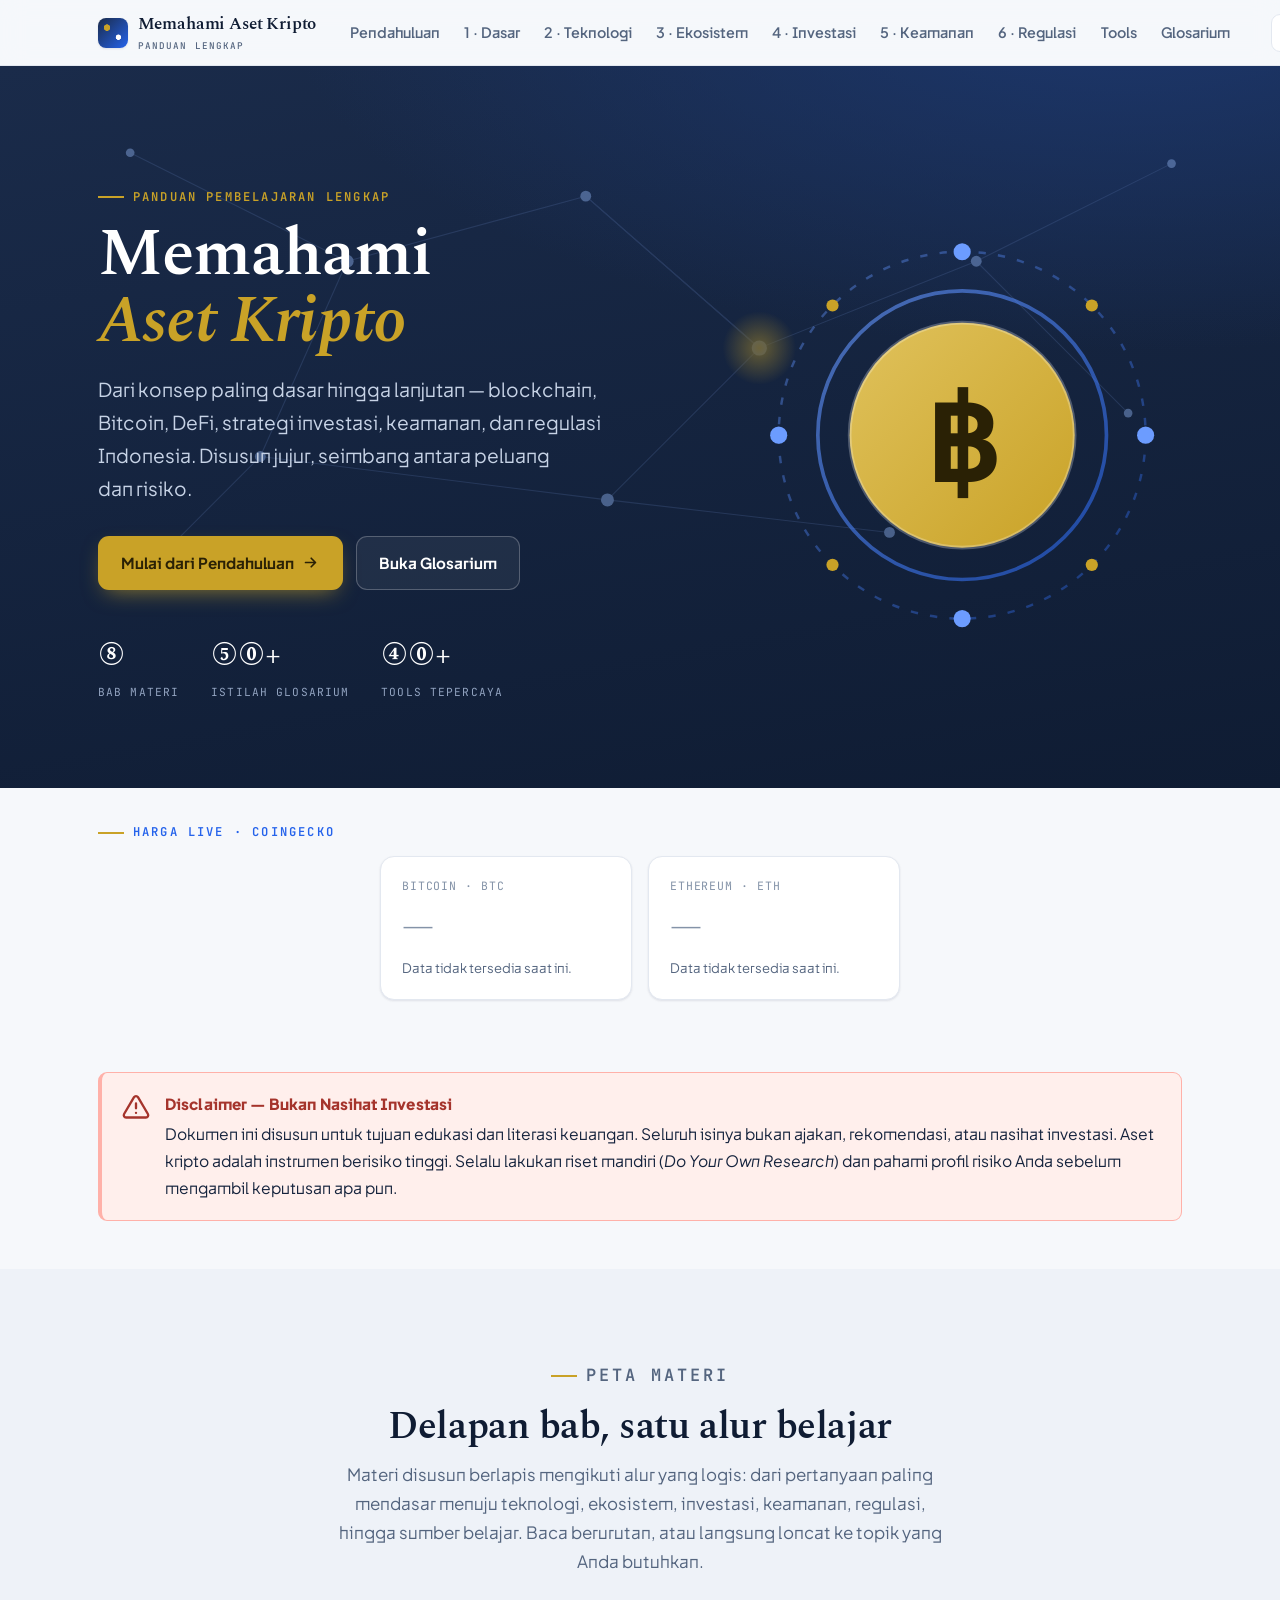
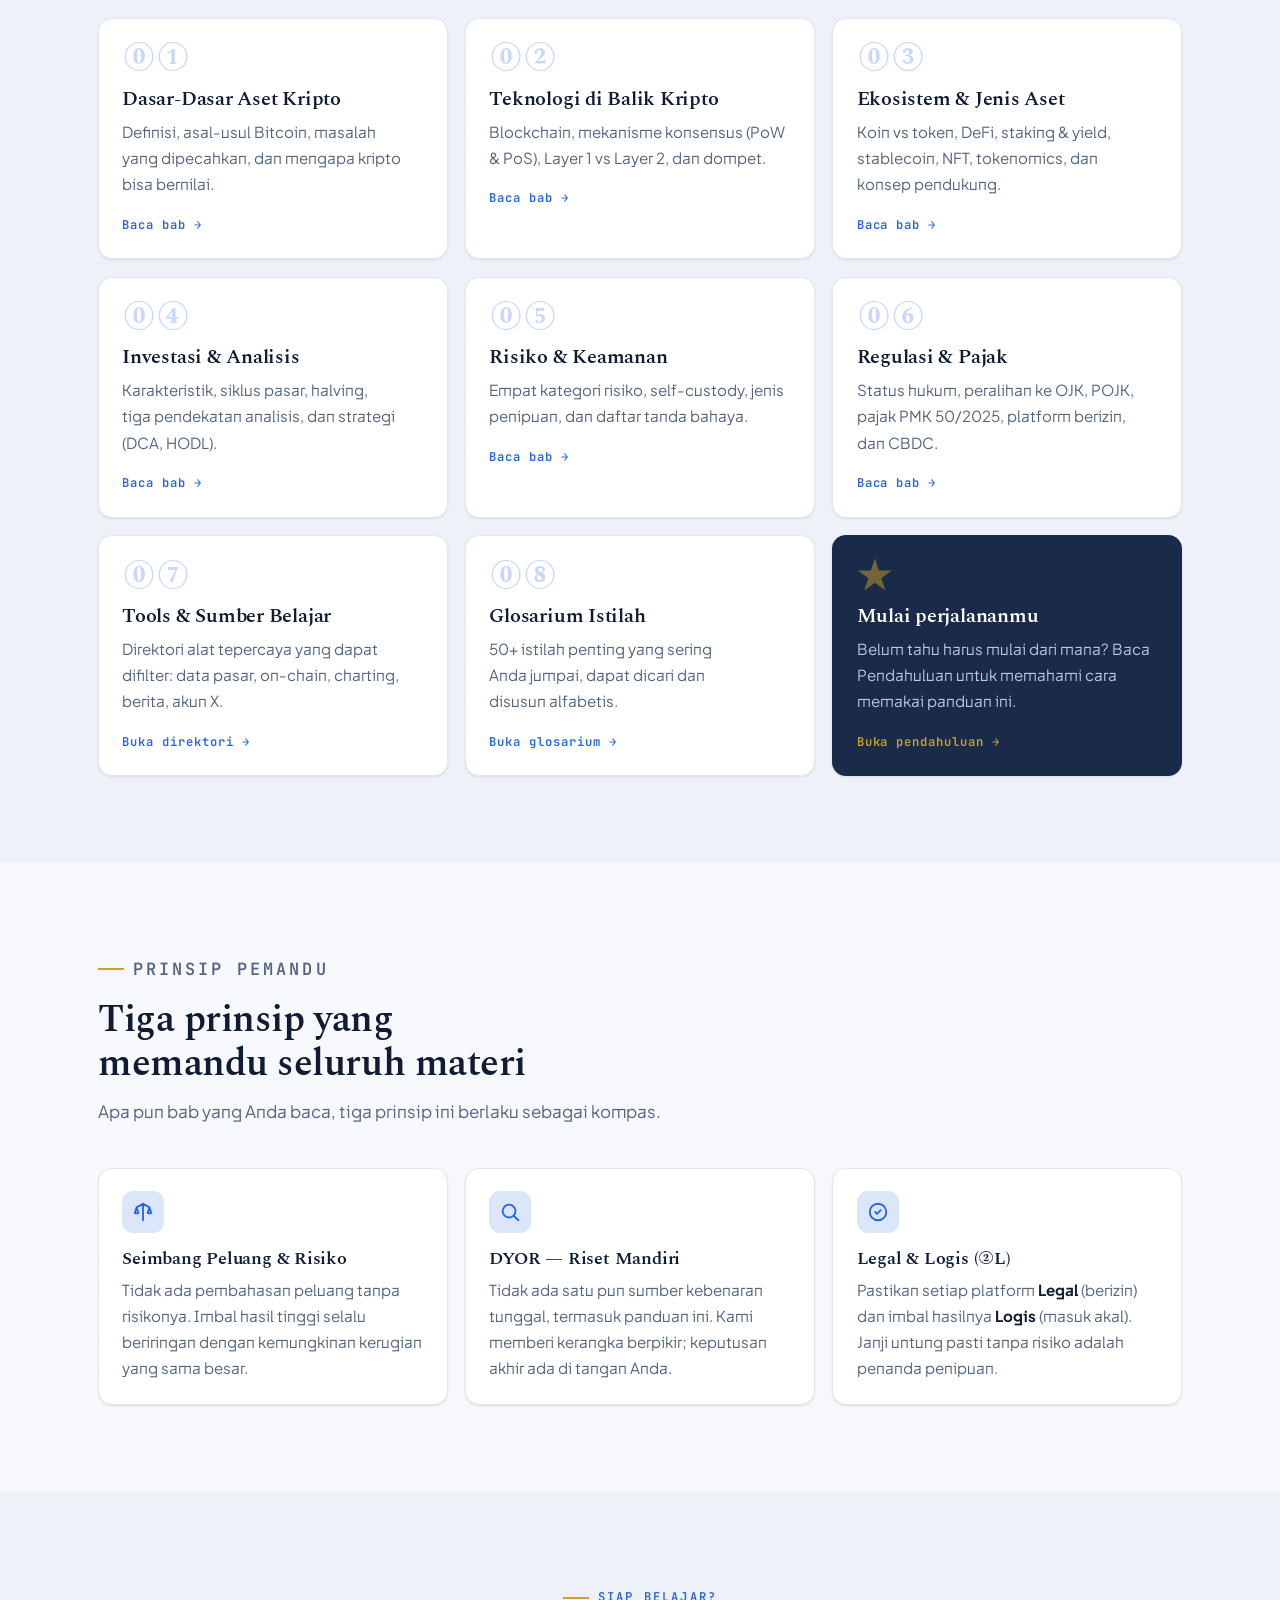
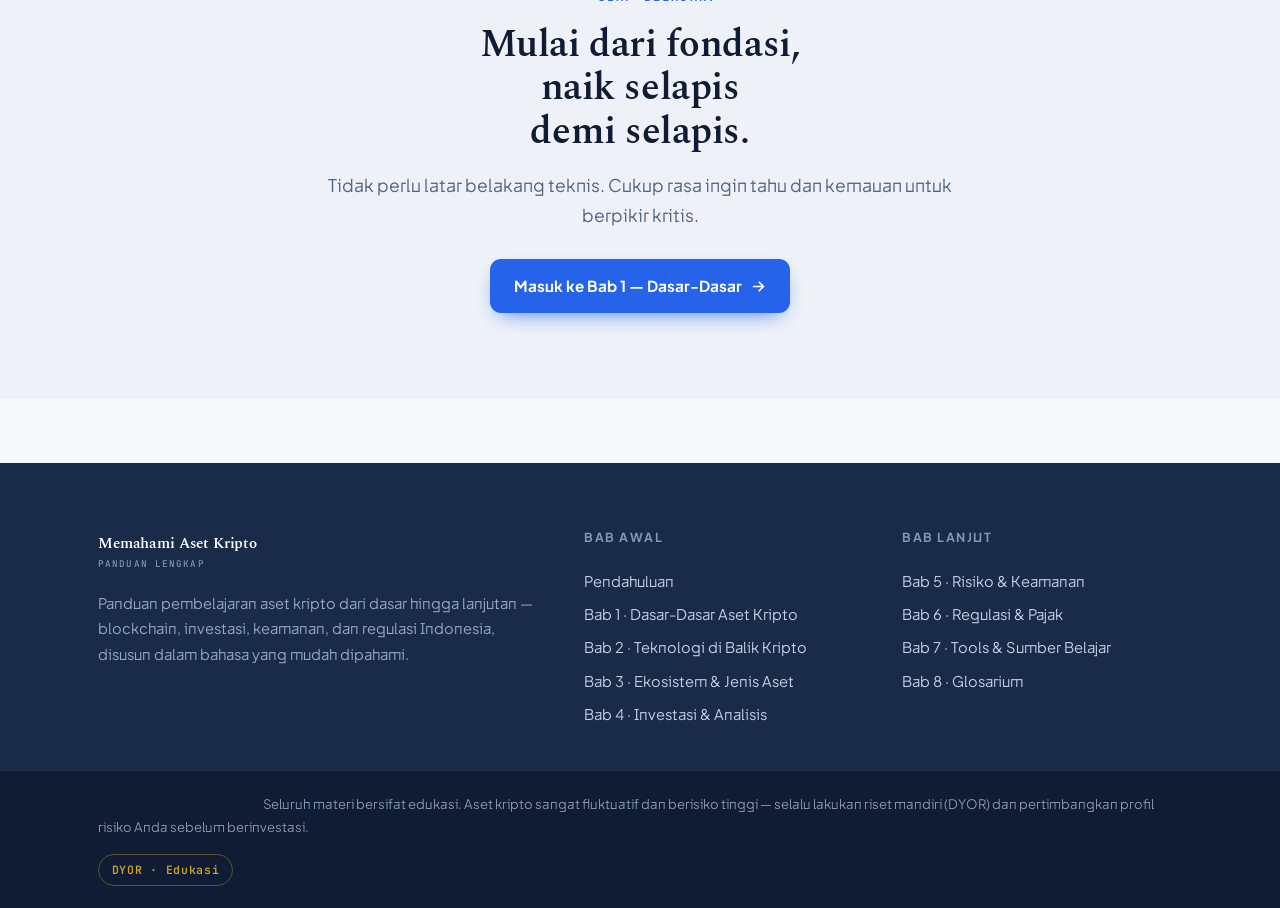
==== commit 87f69977: "feat: add OG meta, live widgets, images, favicon, sitemap, robots - Favicon SVG (navy+gold ₿) on sem" ====
--- a/index.html
+++ b/index.html
@@ -5,6 +5,15 @@
 <meta name="viewport" content="width=device-width, initial-scale=1.0" />
 <title>Memahami Aset Kripto — Panduan Lengkap dari Dasar hingga Lanjutan</title>
 <meta name="description" content="Panduan pembelajaran aset kripto dari dasar hingga lanjutan: blockchain, Bitcoin, DeFi, investasi, keamanan, dan regulasi Indonesia. Disusun untuk edukasi & literasi keuangan." />
+<link rel="icon" href="assets/img/favicon.svg" type="image/svg+xml" />
+<meta property="og:type" content="website" />
+<meta property="og:site_name" content="Memahami Aset Kripto" />
+<meta property="og:title" content="Memahami Aset Kripto — Panduan Lengkap dari Dasar hingga Lanjutan" />
+<meta property="og:description" content="Panduan pembelajaran aset kripto dari dasar hingga lanjutan: blockchain, Bitcoin, DeFi, investasi, keamanan, dan regulasi Indonesia. Disusun untuk edukasi &amp; literasi keuangan." />
+<meta property="og:image" content="https://memahami-aset-kripto.vercel.app/assets/img/og-image.png" />
+<meta name="twitter:card" content="summary_large_image" />
+<meta name="twitter:title" content="Memahami Aset Kripto — Panduan Lengkap dari Dasar hingga Lanjutan" />
+<meta name="twitter:description" content="Panduan pembelajaran aset kripto dari dasar hingga lanjutan: blockchain, Bitcoin, DeFi, investasi, keamanan, dan regulasi Indonesia. Disusun untuk edukasi &amp; literasi keuangan." />
 <link rel="preconnect" href="https://fonts.googleapis.com" />
 <link rel="preconnect" href="https://fonts.gstatic.com" crossorigin />
 <link href="https://fonts.googleapis.com/css2?family=Spectral:ital,wght@0,500;0,600;0,700;1,500;1,600&family=Plus+Jakarta+Sans:wght@400;500;600;700;800&family=JetBrains+Mono:wght@400;500;600;700&display=swap" rel="stylesheet" />
@@ -83,6 +92,25 @@
     </div>
   </section>
 
+  <!-- ====================== LIVE PRICES ====================== -->
+  <section class="section" style="padding-block:clamp(16px,2vw,24px)">
+    <div class="shell">
+      <p class="eyebrow" style="justify-content:center;text-align:center;margin-bottom:.8rem">Harga Live · CoinGecko</p>
+      <div style="display:flex;gap:1rem;flex-wrap:wrap;justify-content:center;max-width:520px;margin:0 auto">
+        <div class="widget reveal" id="widget-btc" style="flex:1;min-width:200px">
+          <div class="wlbl">Bitcoin · BTC</div>
+          <div class="wval wdash">—</div>
+          <div class="wsub">memuat harga…</div>
+        </div>
+        <div class="widget reveal" id="widget-eth" style="flex:1;min-width:200px">
+          <div class="wlbl">Ethereum · ETH</div>
+          <div class="wval wdash">—</div>
+          <div class="wsub">memuat harga…</div>
+        </div>
+      </div>
+    </div>
+  </section>
+
   <!-- ====================== DISCLAIMER STRIP ====================== -->
   <section class="section" style="padding-block: clamp(34px,4vw,48px)">
     <div class="shell">
@@ -208,5 +236,6 @@
 <div id="site-footer"></div>
 <script src="assets/js/site.js"></script>
 <script src="assets/js/viz.js"></script>
+<script src="assets/js/live-data.js"></script>
 </body>
 </html>
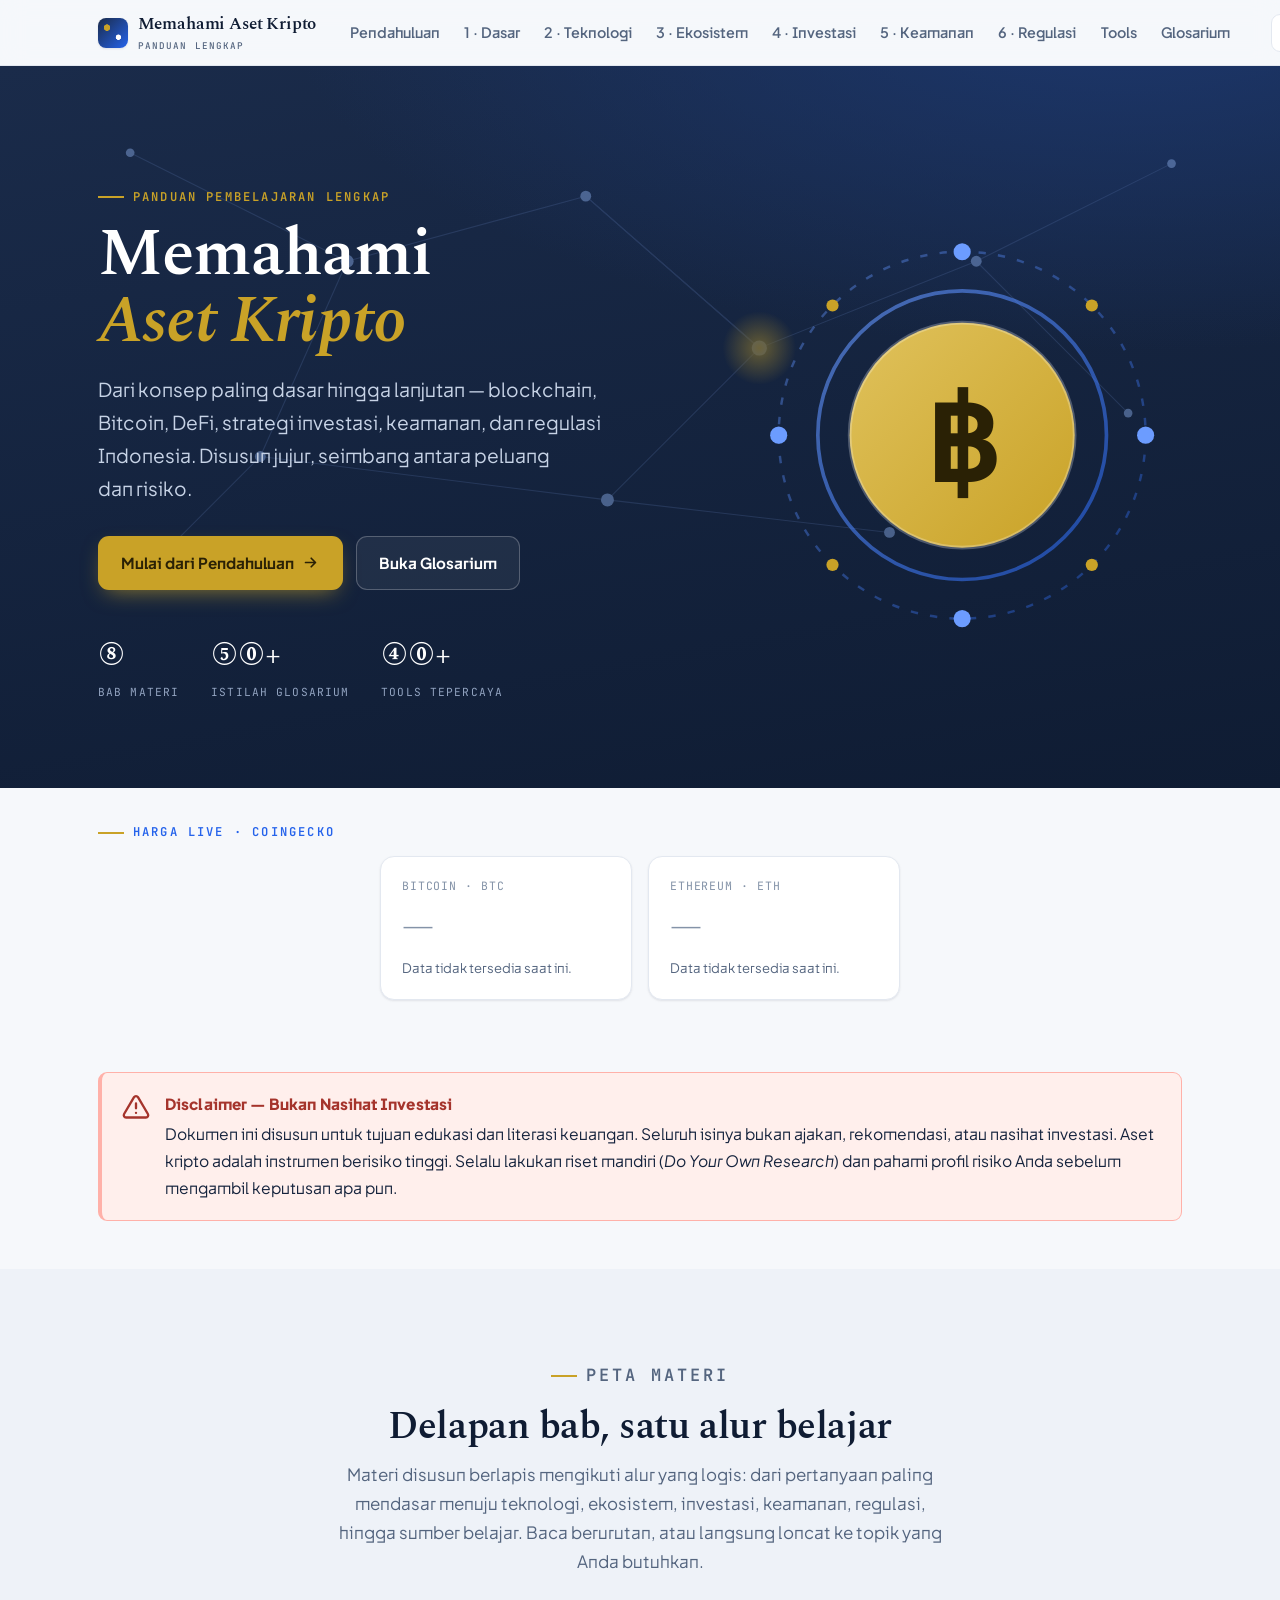
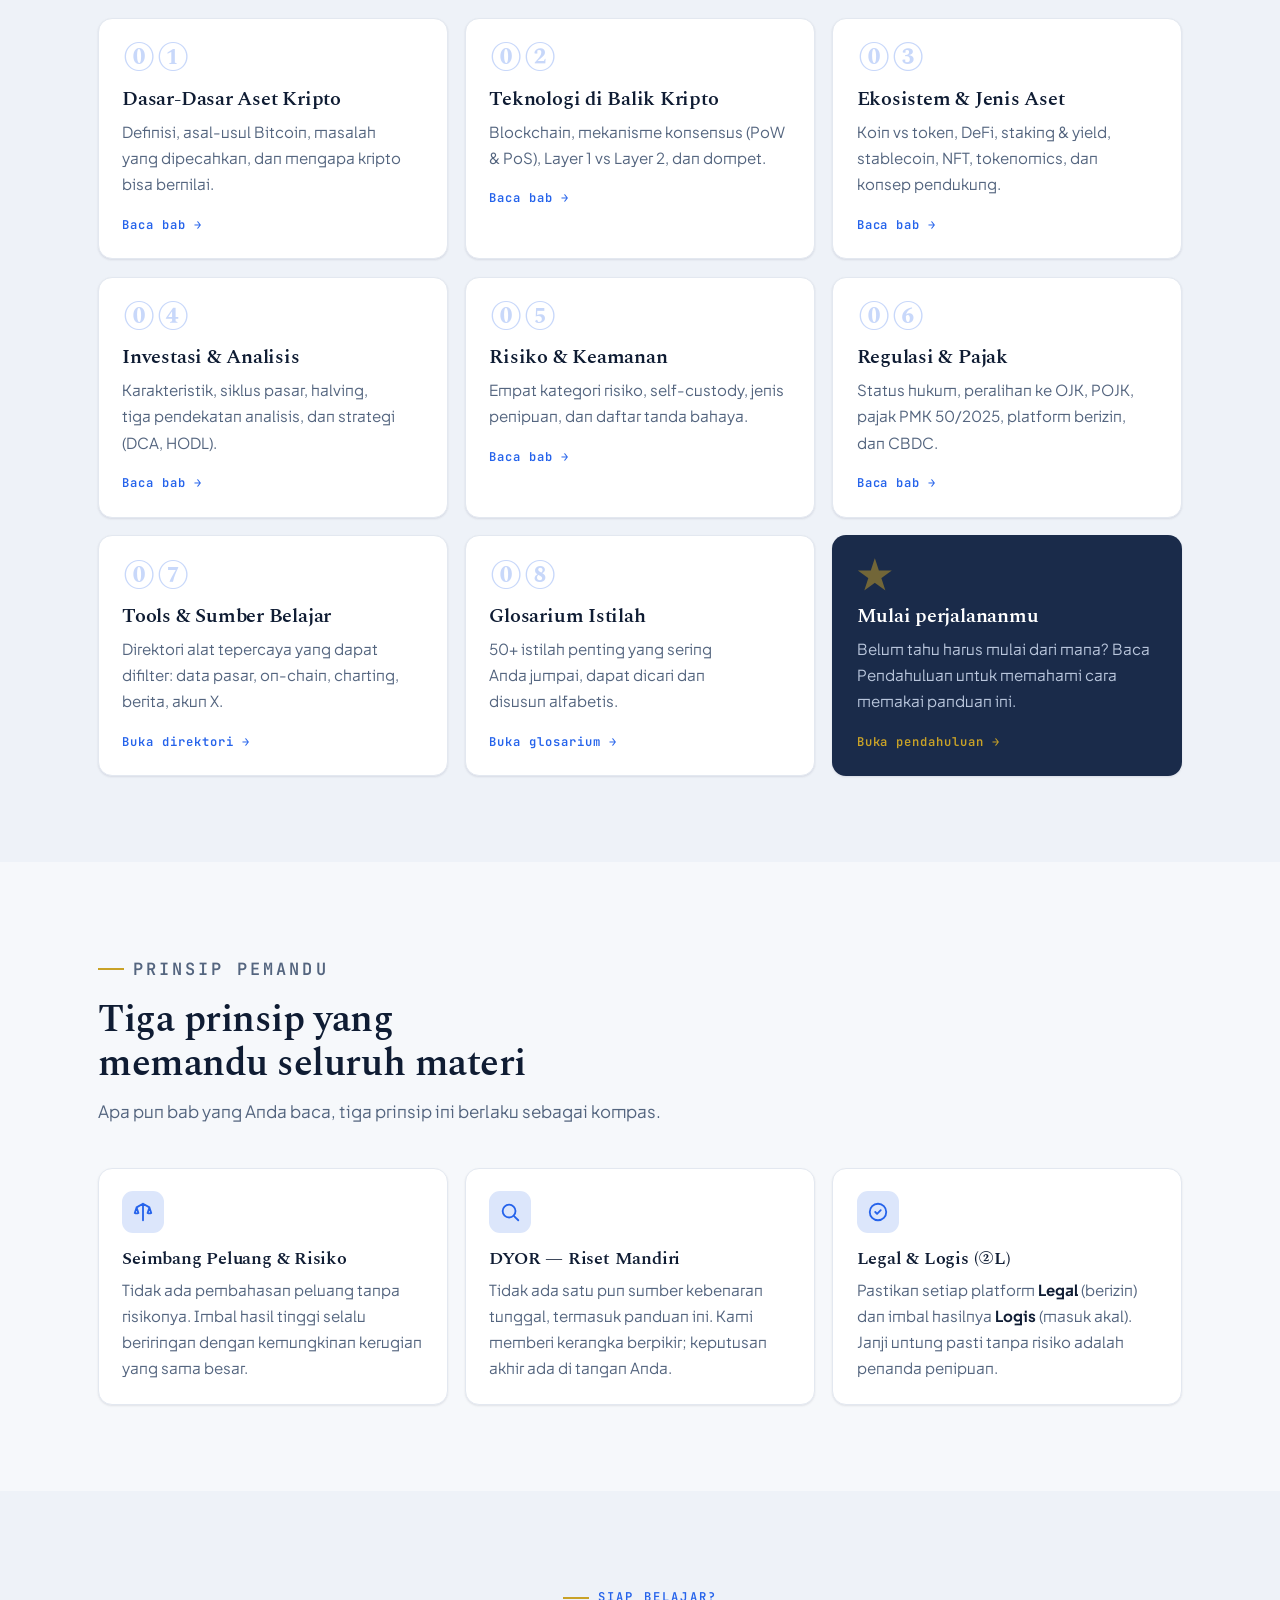
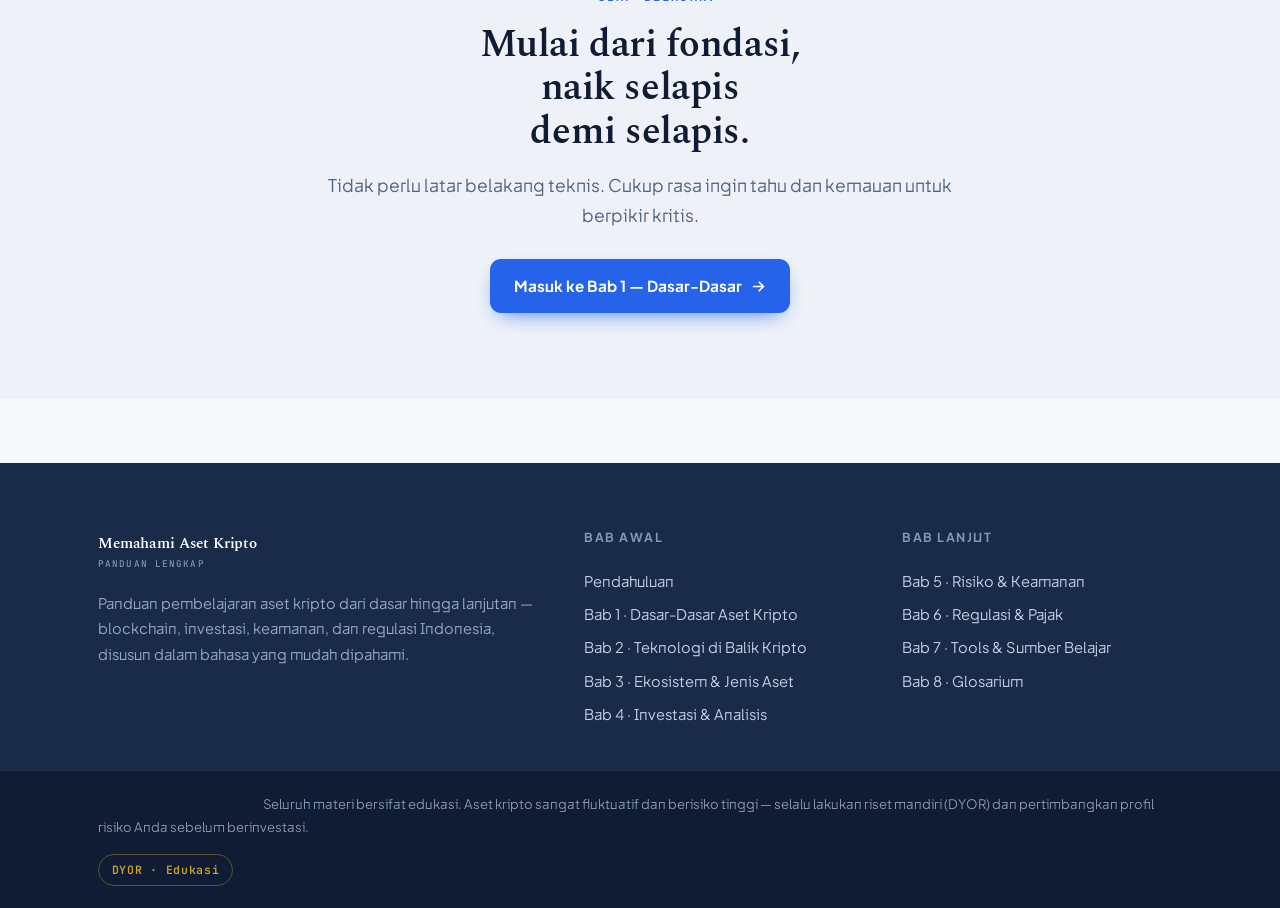
==== commit c7eca8c6: "feat: animated particle background + Canvas-quality chapter images - particles.js: network partikel " ====
--- a/index.html
+++ b/index.html
@@ -234,6 +234,7 @@
 </main>
 
 <div id="site-footer"></div>
+<script src="assets/js/particles.js"></script>
 <script src="assets/js/site.js"></script>
 <script src="assets/js/viz.js"></script>
 <script src="assets/js/live-data.js"></script>
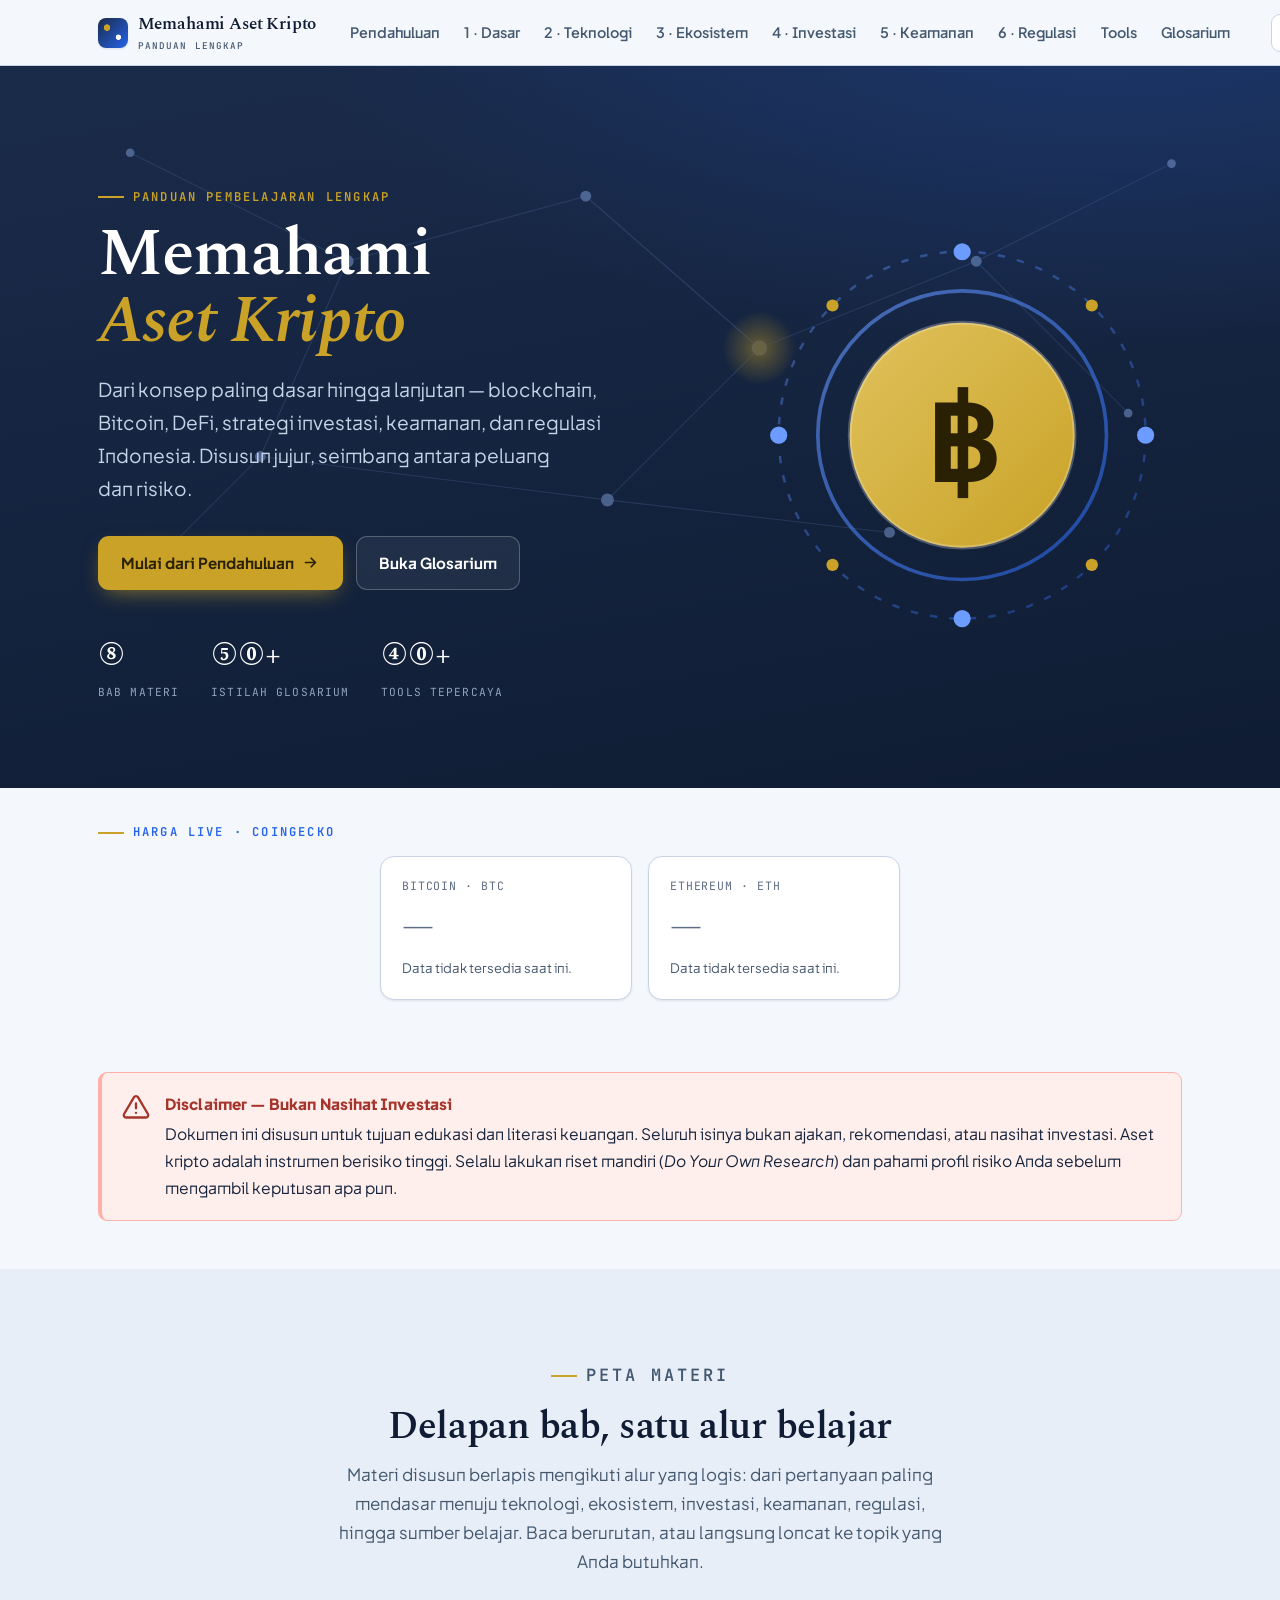
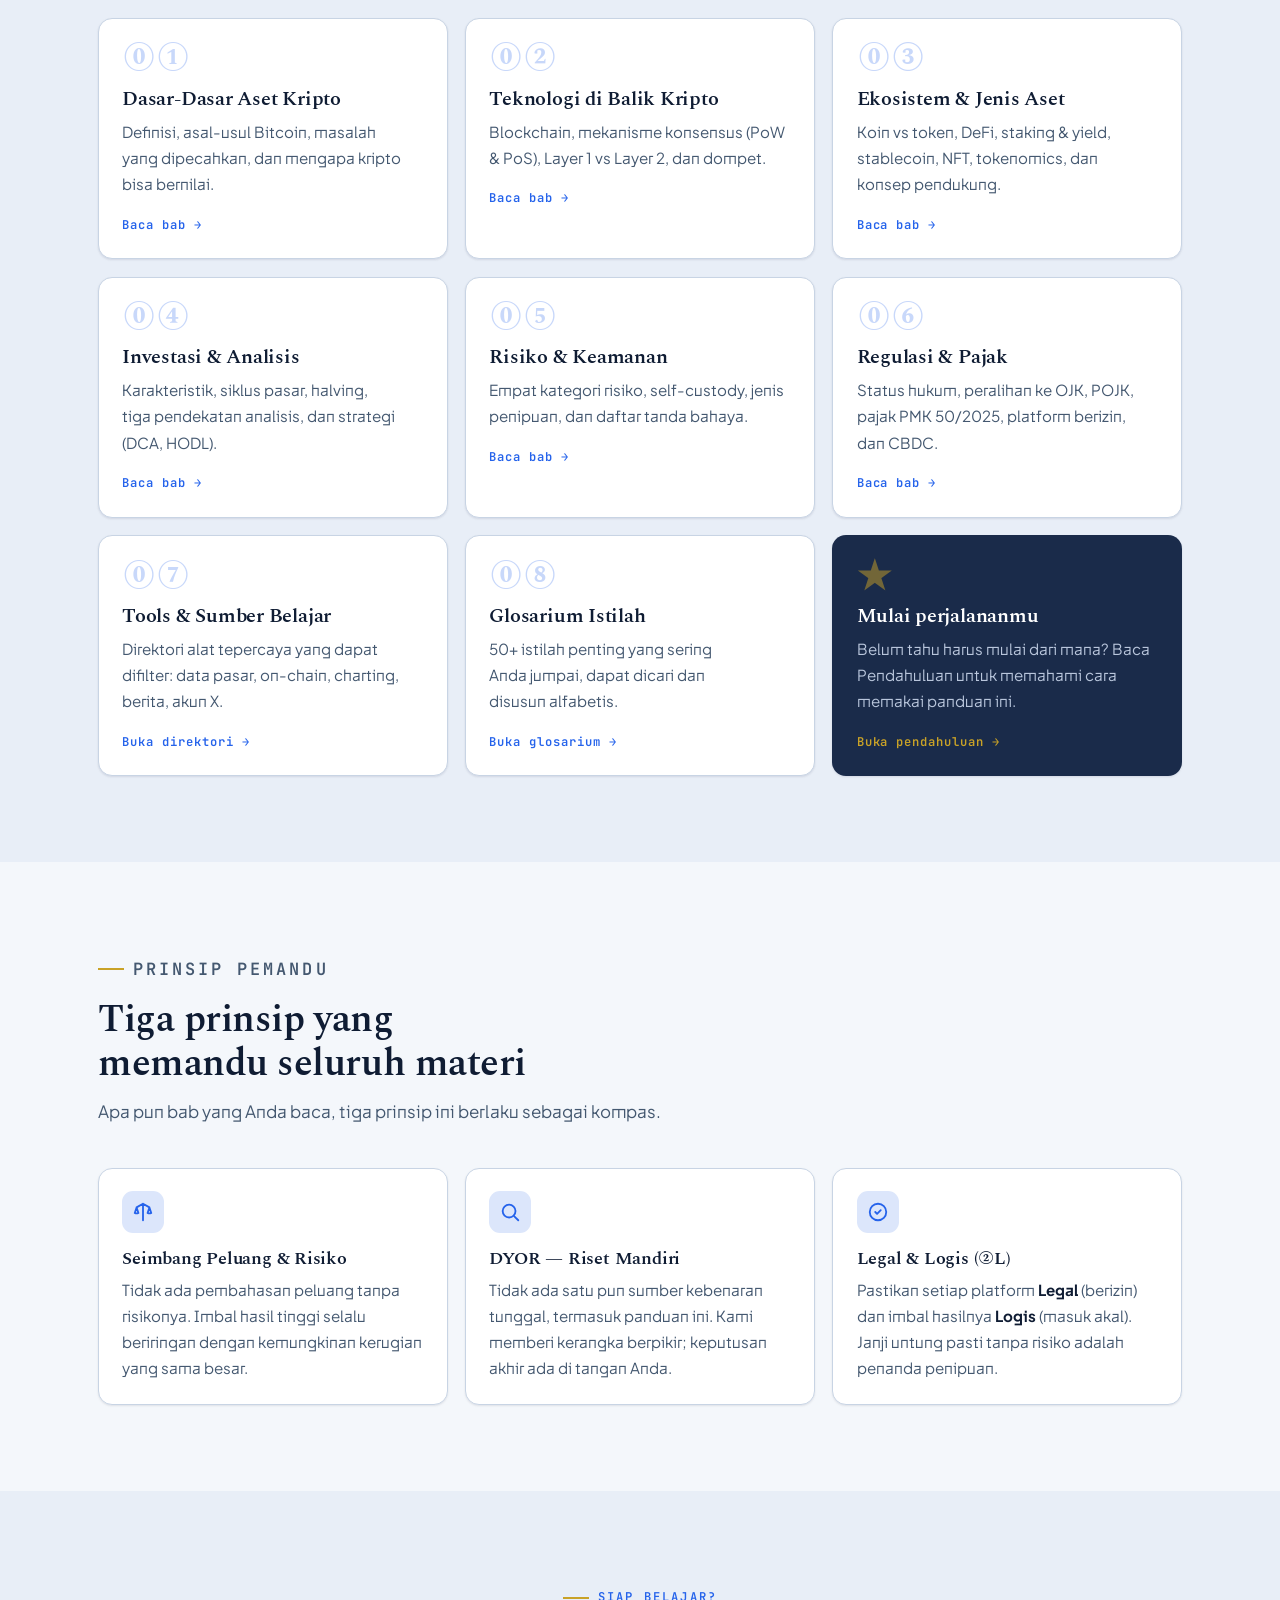
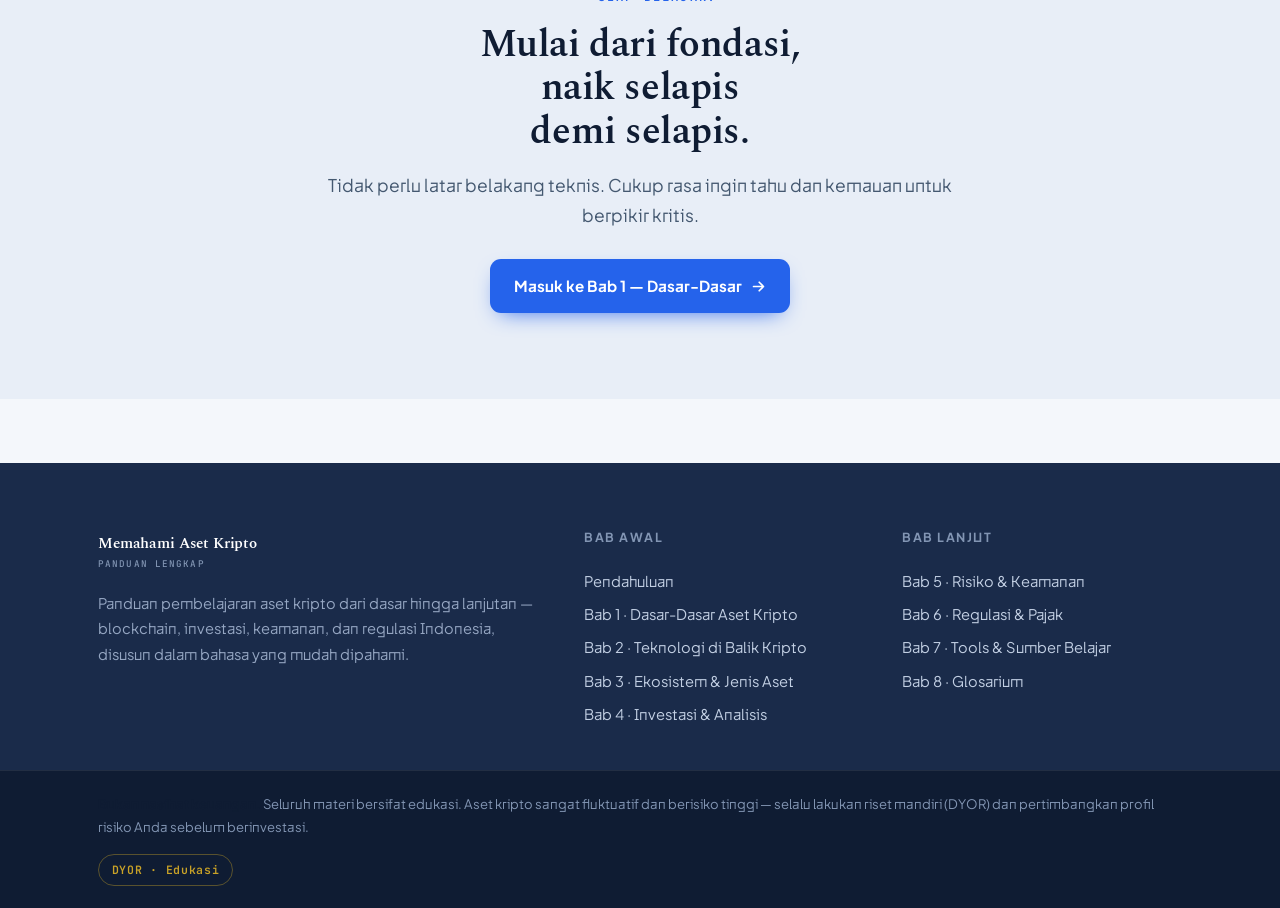
==== commit 28b638e0: "feat: ganti gambar chapter dengan karya pengguna (JPEG, 122-211 KB) - 7 gambar baru dari pengguna me" ====
--- a/index.html
+++ b/index.html
@@ -1,4 +1,4 @@
-<!DOCTYPE html>
+﻿<!DOCTYPE html>
 <html lang="id" data-accent="blue">
 <head>
 <meta charset="UTF-8" />
@@ -10,7 +10,7 @@
 <meta property="og:site_name" content="Memahami Aset Kripto" />
 <meta property="og:title" content="Memahami Aset Kripto — Panduan Lengkap dari Dasar hingga Lanjutan" />
 <meta property="og:description" content="Panduan pembelajaran aset kripto dari dasar hingga lanjutan: blockchain, Bitcoin, DeFi, investasi, keamanan, dan regulasi Indonesia. Disusun untuk edukasi &amp; literasi keuangan." />
-<meta property="og:image" content="https://memahami-aset-kripto.vercel.app/assets/img/og-image.png" />
+<meta property="og:image" content="https://memahami-aset-kripto.vercel.app/assets/img/og-image.jpg" />
 <meta name="twitter:card" content="summary_large_image" />
 <meta name="twitter:title" content="Memahami Aset Kripto — Panduan Lengkap dari Dasar hingga Lanjutan" />
 <meta name="twitter:description" content="Panduan pembelajaran aset kripto dari dasar hingga lanjutan: blockchain, Bitcoin, DeFi, investasi, keamanan, dan regulasi Indonesia. Disusun untuk edukasi &amp; literasi keuangan." />
--- a/assets/css/tokens.css
+++ b/assets/css/tokens.css
@@ -20,16 +20,16 @@
   --accent-weak: #dce6fb;
 
   /* Surfaces & text (LIGHT) */
-  --bg: #F6F8FB;
-  --bg-tint: #eef2f8;
+  --bg: #F4F7FB;
+  --bg-tint: #E8EEF7;
   --surface: #FFFFFF;
-  --surface-2: #F1F4F9;
+  --surface-2: #EDF1F8;
   --ink: #15233D;
   --ink-strong: #0f1c33;
-  --muted: #54657F;
-  --faint: #8493a8;
-  --border: #E3E8F0;
-  --border-strong: #cdd6e3;
+  --muted: #445870;       /* was #54657F — darker for better readability */
+  --faint: #5e6e84;       /* was #8493a8 — passes WCAG AA on light bg */
+  --border: #C8D4E4;      /* was #E3E8F0 — clearly visible card borders */
+  --border-strong: #ADBDD3; /* was #cdd6e3 — visible dividers */
 
   /* Semantic callouts (LIGHT) */
   --note-bg: oklch(0.974 0.035 92);
@@ -76,9 +76,9 @@
 
 /* ---- Dark theme ---- */
 :root[data-theme="dark"] {
-  --navy: #0E1A30;
-  --navy-700: #16243f;
-  --navy-900: #08111f;
+  --navy: #162840;        /* was #0E1A30 — more visible over dark canvas */
+  --navy-700: #1e3454;    /* was #16243f */
+  --navy-900: #0a1020;    /* was #08111f */
   --gold: #E0C25C;
   --gold-ink: #E0C25C;
 
@@ -86,16 +86,16 @@
   --accent-strong: #8db1ff;
   --accent-weak: #1c2c4e;
 
-  --bg: #0A1120;
-  --bg-tint: #0e1726;
-  --surface: #111c30;
-  --surface-2: #16233b;
+  --bg: #080d1a;          /* darker, closer to canvas top color */
+  --bg-tint: #0f1d36;     /* was #0e1726 — subtle section separation */
+  --surface: #14213d;     /* was #111c30 — clearly distinct over canvas */
+  --surface-2: #1b2d4a;   /* was #16233b — visible hierarchy */
   --ink: #E8EEF8;
   --ink-strong: #f4f7fc;
-  --muted: #9DACC6;
-  --faint: #6c7c98;
-  --border: #243352;
-  --border-strong: #324468;
+  --muted: #a8bbd4;       /* was #9DACC6 — slightly brighter */
+  --faint: #7a8ea8;       /* was #6c7c98 — better contrast on dark surface */
+  --border: #2c4168;      /* was #243352 — clearly visible borders */
+  --border-strong: #3d5880; /* was #324468 — definite card outlines */
 
   --note-bg: oklch(0.30 0.05 90);
   --note-bd: oklch(0.45 0.07 90);
--- a/assets/css/viz.css
+++ b/assets/css/viz.css
@@ -223,3 +223,133 @@
 .icon-tile .ic { width: 30px; height: 30px; color: var(--v-cyan); margin-bottom: .55rem; filter: drop-shadow(0 0 5px rgba(87,224,230,.4)); }
 .icon-tile h5 { font-family: var(--font-sans); font-size: .92rem; color: var(--v-ink); margin: 0 0 .25rem; }
 .icon-tile p { font-size: .8rem; color: var(--v-mut); margin: 0; line-height: 1.45; }
+
+/* =========================================================================
+   LIGHT MODE OVERRIDES — viz & diagram panels
+   Panel tetap bertema biru tapi dengan latar terang agar terbaca di siang hari
+   ========================================================================= */
+:root:not([data-theme="dark"]) .viz,
+:root:not([data-theme="dark"]) .diagram {
+  --v-bg1: #edf2fc;
+  --v-bg2: #f5f8fe;
+  --v-line: #2563EB;
+  --v-cyan: #0d7a79;
+  --v-gold: #8a6912;
+  --v-ink: #15233D;
+  --v-mut: #445870;
+  --v-grid: rgba(37,99,235,.07);
+  --v-border: #bccde3;
+  box-shadow: inset 0 0 60px rgba(37,99,235,.04), 0 6px 24px -10px rgba(15,28,51,.14);
+}
+/* corner tick in light mode */
+:root:not([data-theme="dark"]) .viz::after,
+:root:not([data-theme="dark"]) .diagram::after {
+  border-color: var(--v-cyan);
+  opacity: .45;
+}
+
+/* netviz SVG nodes — light fills */
+:root:not([data-theme="dark"]) .netviz circle.node { fill: #dbe9fa; stroke: #2563EB; }
+:root:not([data-theme="dark"]) .netviz circle.hub  { fill: #fef5dc; stroke: #8a6912; stroke-width: 2.5; }
+:root:not([data-theme="dark"]) .netviz line        { stroke: #2563EB; opacity: .45; }
+:root:not([data-theme="dark"]) .netviz line.gold   { stroke: #8a6912; opacity: .8; }
+
+/* segmented toggle */
+:root:not([data-theme="dark"]) .viz-seg {
+  background: rgba(255,255,255,.7);
+  border-color: var(--v-border);
+}
+:root:not([data-theme="dark"]) .viz-seg button     { color: #445870; }
+:root:not([data-theme="dark"]) .viz-seg button:hover { color: #15233D; }
+:root:not([data-theme="dark"]) .viz-seg button.is-on {
+  color: #fff;
+  background: linear-gradient(180deg, #0d7a79, #0a6262);
+  box-shadow: 0 0 16px -4px rgba(13,122,121,.5);
+}
+
+/* flow steps & compare columns */
+:root:not([data-theme="dark"]) .flow__step,
+:root:not([data-theme="dark"]) .vcol {
+  background: rgba(255,255,255,.7);
+  border-color: var(--v-border);
+}
+:root:not([data-theme="dark"]) .flow__step:hover {
+  border-color: var(--v-cyan);
+  box-shadow: 0 0 18px -6px rgba(13,122,121,.35);
+}
+:root:not([data-theme="dark"]) .vcol--a { box-shadow: inset 3px 0 0 var(--v-line); }
+:root:not([data-theme="dark"]) .vcol--b { box-shadow: inset 3px 0 0 var(--v-gold); }
+:root:not([data-theme="dark"]) .vcol h5 .dotc { box-shadow: none; }
+:root:not([data-theme="dark"]) .vcol--b h5 .dotc { box-shadow: none; }
+
+/* meter track */
+:root:not([data-theme="dark"]) .meter__track {
+  background: rgba(200,218,240,.5);
+  border-color: var(--v-border);
+}
+
+/* tooltip */
+:root:not([data-theme="dark"]) .viz-tip {
+  background: #f0f5fe;
+  border-color: var(--v-line);
+  color: #15233D;
+  box-shadow: 0 8px 24px -8px rgba(15,28,51,.18);
+}
+:root:not([data-theme="dark"]) .viz-tip strong { color: var(--v-line); }
+
+/* viz chip */
+:root:not([data-theme="dark"]) .viz-chip {
+  background: rgba(255,255,255,.75);
+  border-color: var(--v-border);
+}
+
+/* icon tiles */
+:root:not([data-theme="dark"]) .icon-tile {
+  background: rgba(255,255,255,.75);
+  border-color: var(--v-border);
+}
+:root:not([data-theme="dark"]) .icon-tile:hover {
+  border-color: var(--v-cyan);
+  box-shadow: 0 0 18px -6px rgba(13,122,121,.3);
+}
+:root:not([data-theme="dark"]) .icon-tile .ic {
+  filter: drop-shadow(0 0 4px rgba(13,122,121,.35));
+}
+
+/* diagram inner components */
+:root:not([data-theme="dark"]) .diagram .blockrow .blk {
+  background: rgba(255,255,255,.75);
+  border-color: var(--v-line);
+  box-shadow: 0 0 12px -5px rgba(37,99,235,.2);
+}
+:root:not([data-theme="dark"]) .diagram .blockrow .blk .bn { color: var(--v-line); }
+:root:not([data-theme="dark"]) .diagram .blockrow .blk .bh { color: var(--v-mut); }
+:root:not([data-theme="dark"]) .diagram .blockrow .blk .bx { color: var(--v-ink); }
+:root:not([data-theme="dark"]) .diagram .stack .l1 {
+  background: rgba(213,229,250,.55);
+  color: var(--v-ink);
+  box-shadow: inset 3px 0 0 var(--v-cyan);
+}
+:root:not([data-theme="dark"]) .diagram .stack .l2 {
+  background: rgba(37,99,235,.08);
+  border-color: var(--v-line);
+}
+:root:not([data-theme="dark"]) .diagram .stack .l2 .lt { color: var(--v-line); }
+:root:not([data-theme="dark"]) .diagram .stack .l2 .ls { color: var(--v-ink); }
+:root:not([data-theme="dark"]) .diagram .stack .between { color: var(--v-mut); }
+:root:not([data-theme="dark"]) .diagram .timeline .dot {
+  background: #edf2fc;
+  border-color: var(--v-line);
+  box-shadow: 0 0 0 4px #edf2fc, 0 0 8px -2px var(--v-line);
+}
+:root:not([data-theme="dark"]) .diagram .timeline li.gold .dot {
+  border-color: var(--v-gold);
+  box-shadow: 0 0 0 4px #edf2fc, 0 0 8px -2px var(--v-gold);
+}
+:root:not([data-theme="dark"]) .diagram .halving__step {
+  background: rgba(255,255,255,.75);
+  border-color: var(--v-border);
+}
+:root:not([data-theme="dark"]) .diagram .halving__step .yr    { color: var(--v-line); }
+:root:not([data-theme="dark"]) .diagram .halving__step .reward { color: var(--v-ink); }
+:root:not([data-theme="dark"]) .diagram .halving__step .reward small { color: var(--v-mut); }
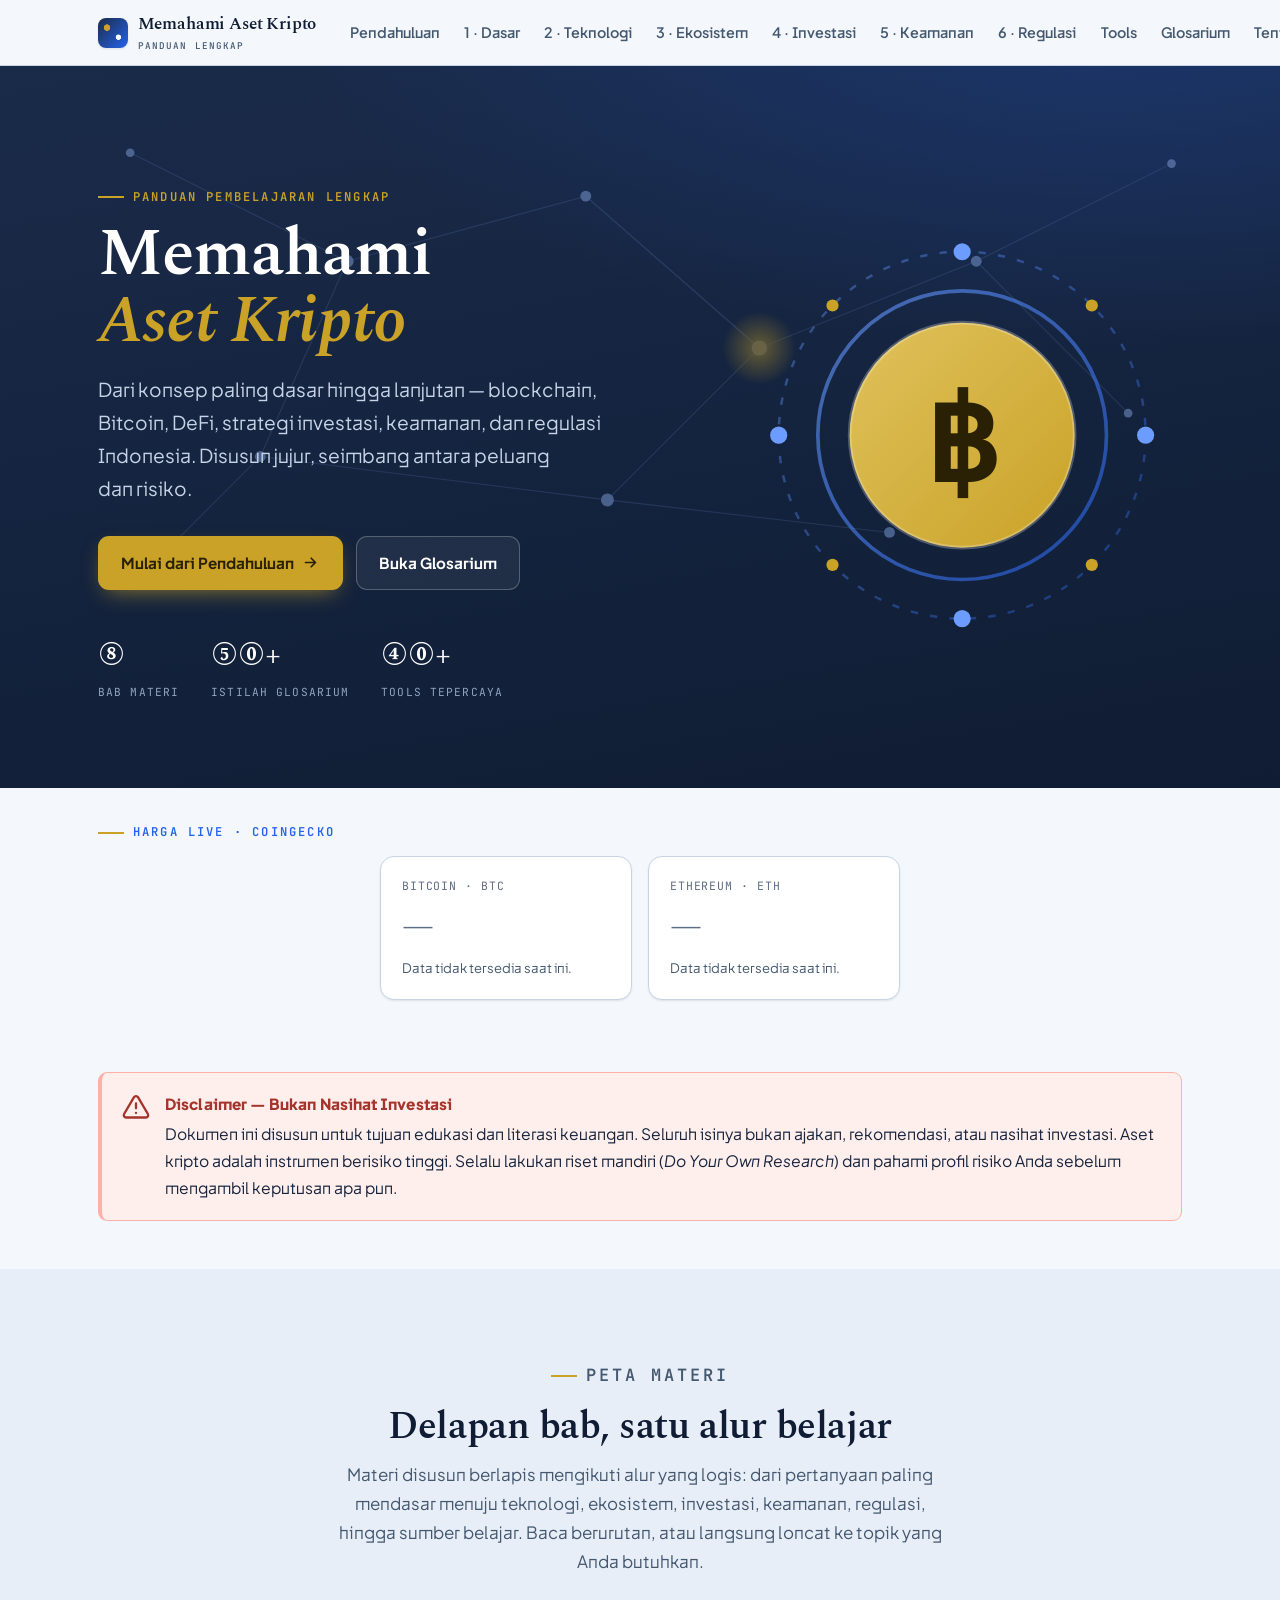
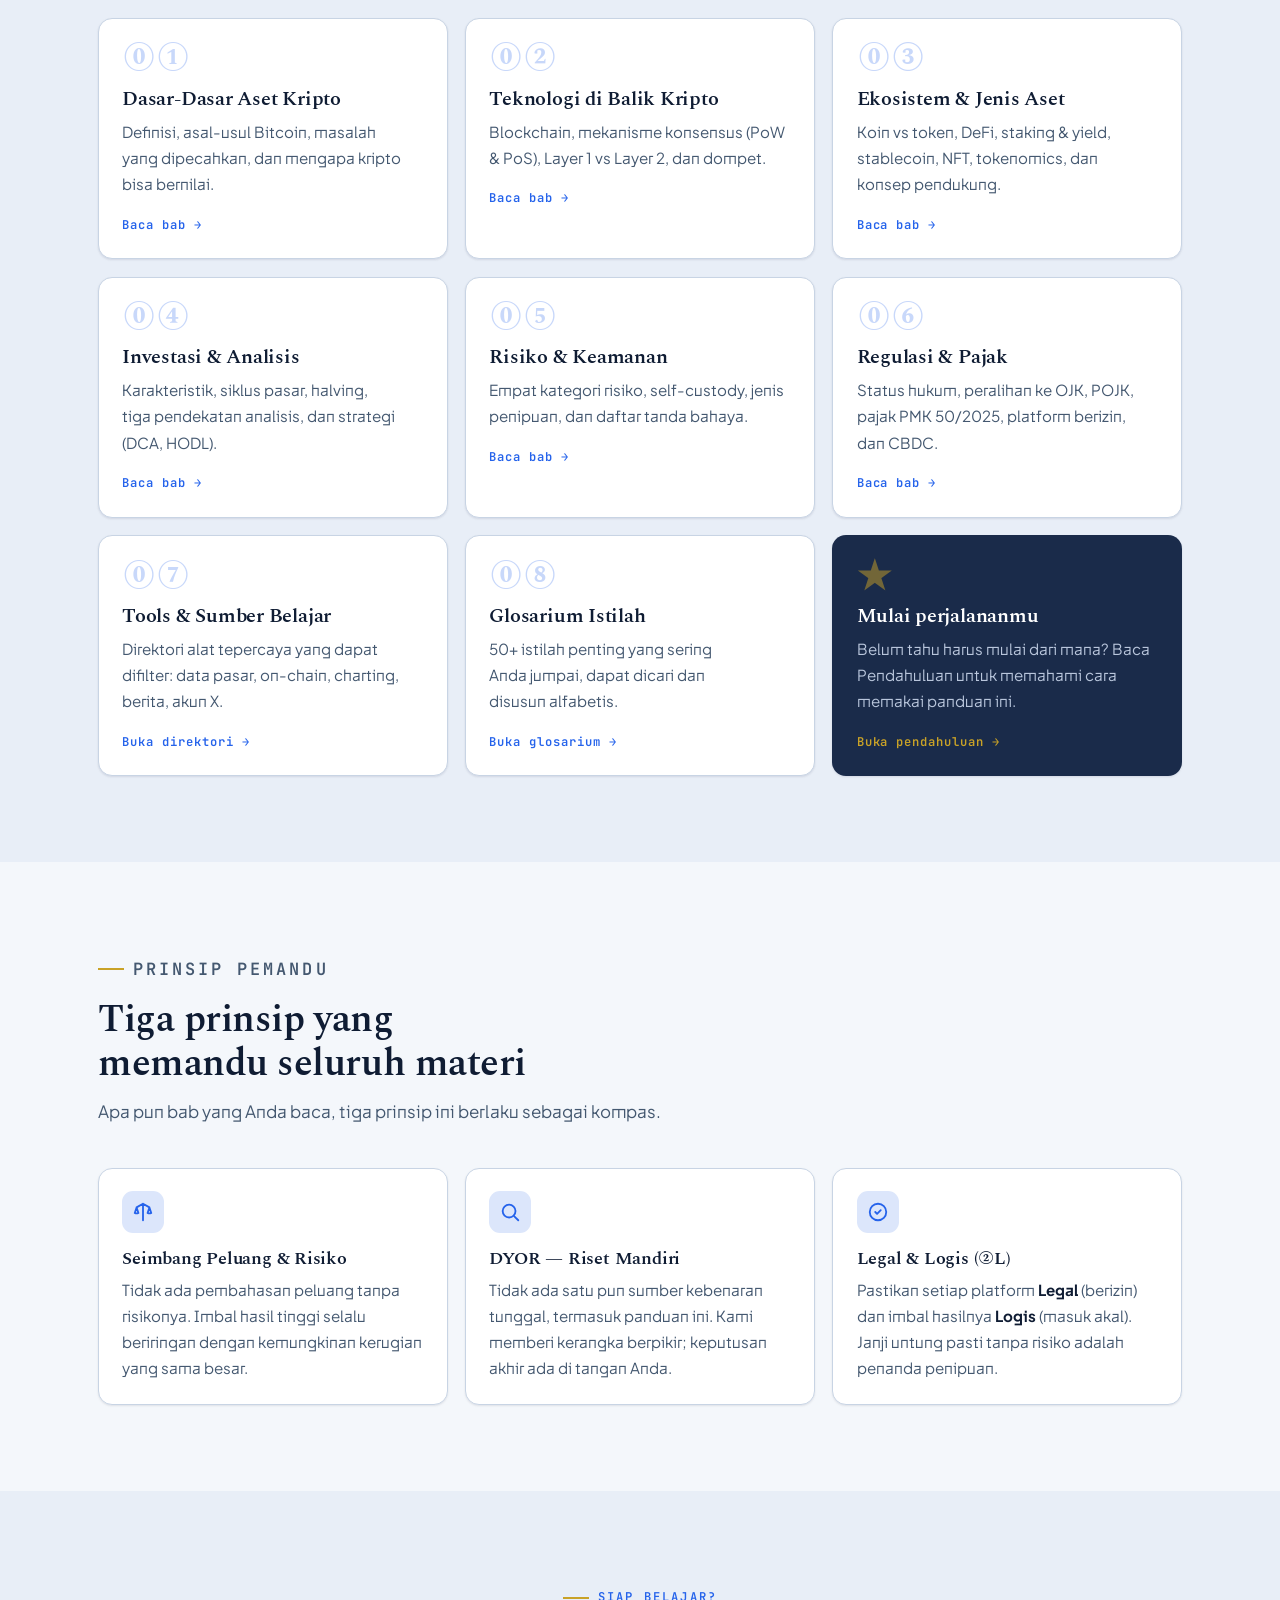
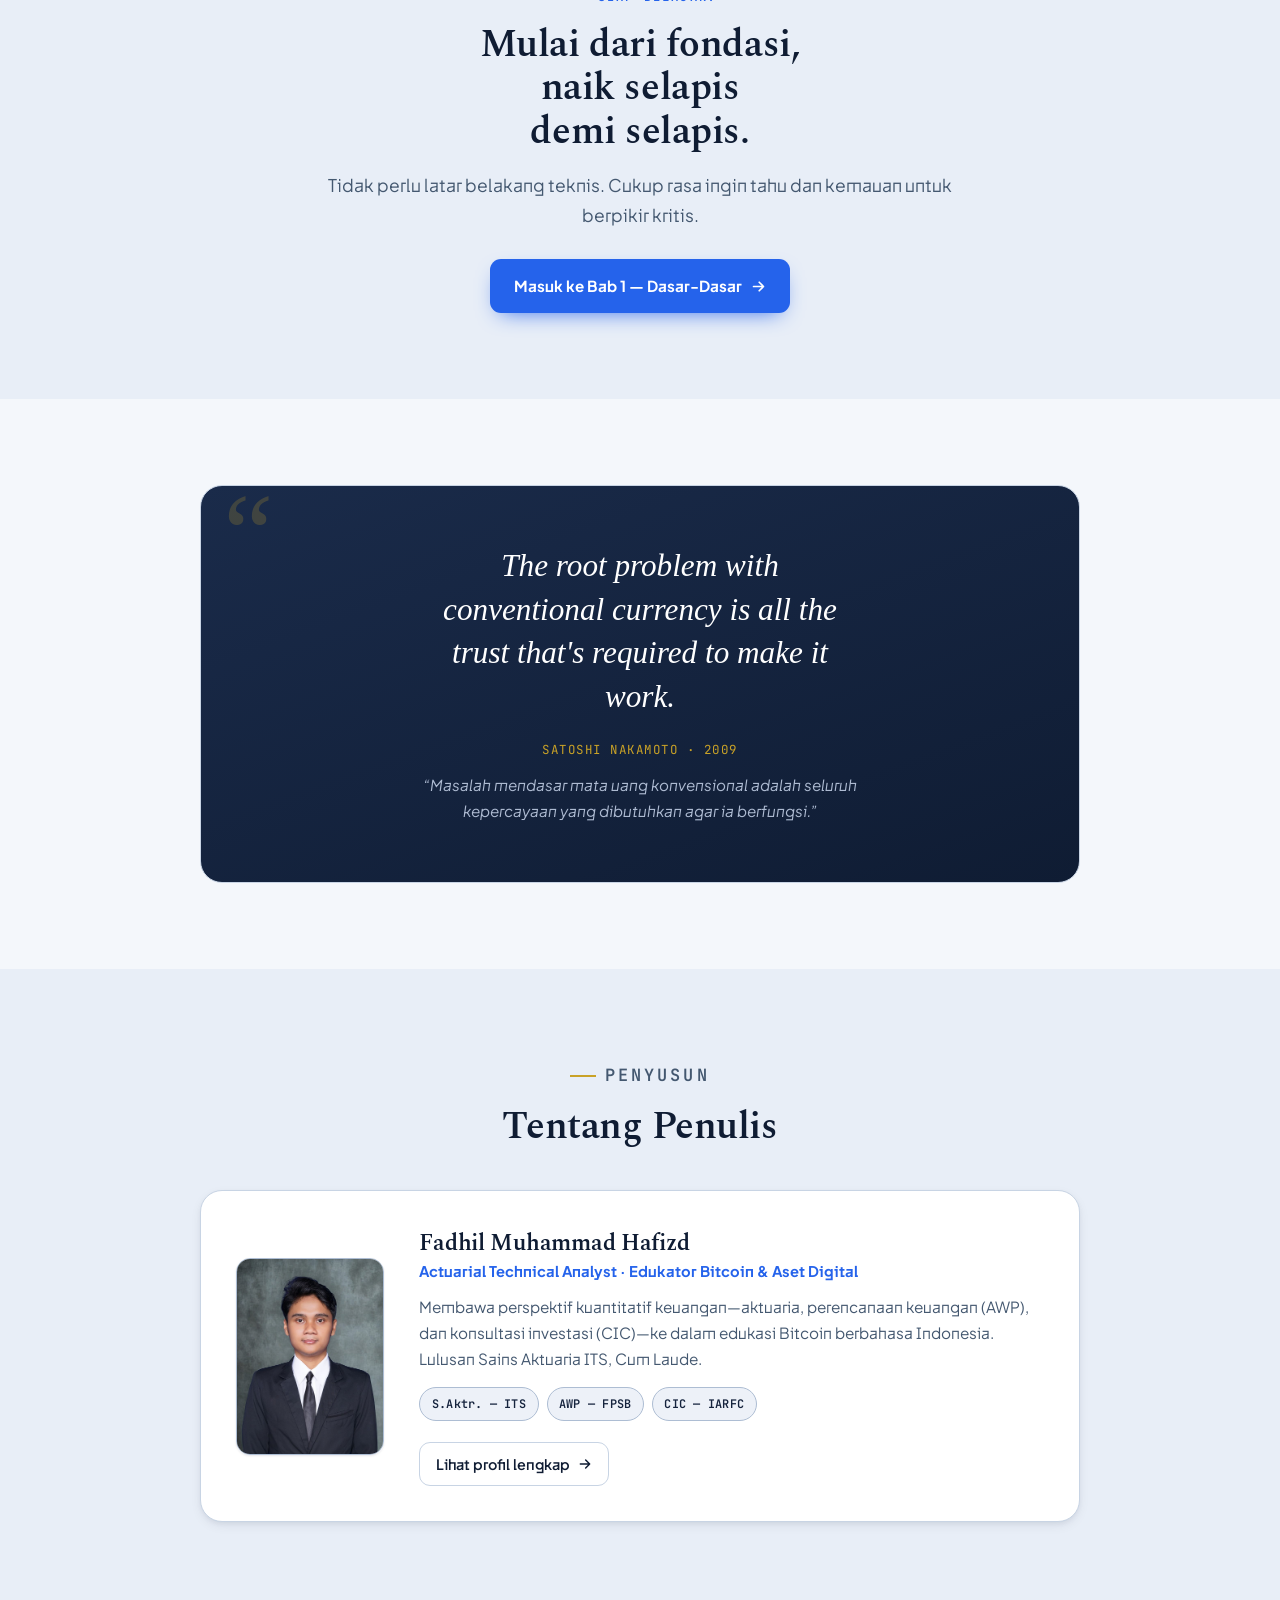
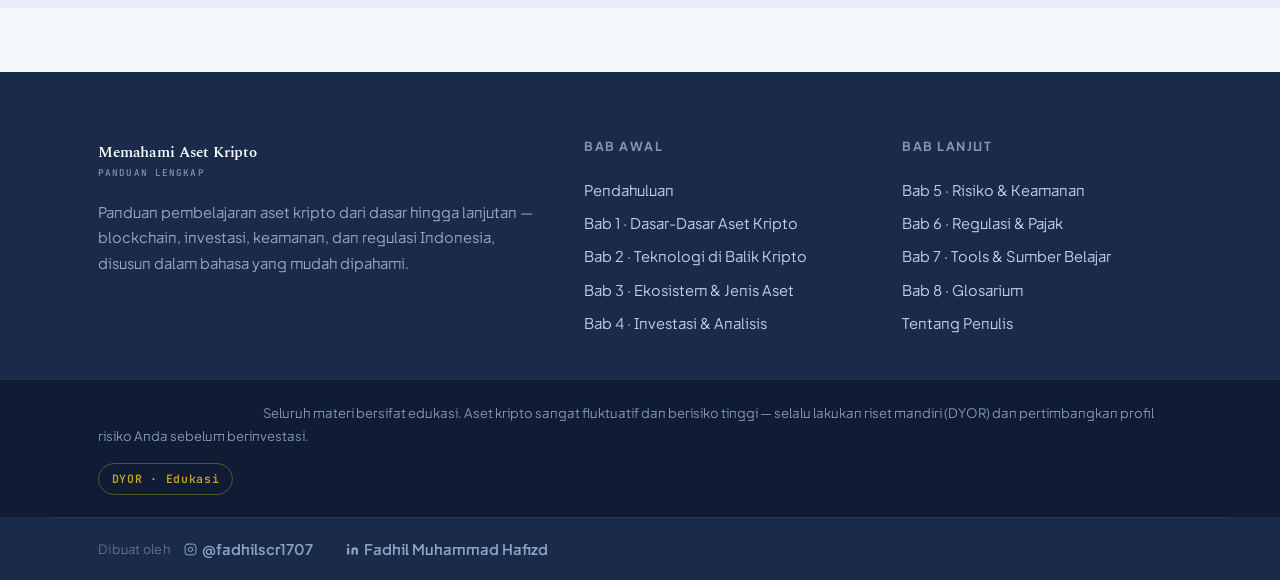
==== commit 64e4a080: "feat: halaman & kartu profil penulis + quote Bitcoiner ikonik - Halaman baru tentang.html: foto, bio" ====
--- a/index.html
+++ b/index.html
@@ -231,6 +231,48 @@
       </a>
     </div>
   </section>
+
+  <!-- ====================== QUOTE ====================== -->
+  <section class="section">
+    <div class="shell">
+      <div class="quote-hero reveal">
+        <q>The root problem with conventional currency is all the trust that's required to make it work.</q>
+        <span class="by">Satoshi Nakamoto &middot; 2009</span>
+        <span class="tr">“Masalah mendasar mata uang konvensional adalah seluruh kepercayaan yang dibutuhkan agar ia berfungsi.”</span>
+      </div>
+    </div>
+  </section>
+
+  <!-- ====================== AUTHOR ====================== -->
+  <section class="section section--tint">
+    <div class="shell">
+      <div class="section__head center reveal">
+        <p class="eyebrow" style="justify-content:center">Penyusun</p>
+        <h2>Tentang Penulis</h2>
+      </div>
+      <div class="author-card reveal">
+        <div class="author-card__photo">
+          <img src="assets/img/fadhil-profile.jpg" alt="Foto Fadhil Muhammad Hafizd" loading="lazy" />
+        </div>
+        <div>
+          <h3>Fadhil Muhammad Hafizd</h3>
+          <p class="role">Actuarial Technical Analyst &middot; Edukator Bitcoin &amp; Aset Digital</p>
+          <p>Membawa perspektif kuantitatif keuangan—aktuaria, perencanaan keuangan (AWP), dan konsultasi investasi (CIC)—ke dalam edukasi Bitcoin berbahasa Indonesia. Lulusan Sains Aktuaria ITS, Cum Laude.</p>
+          <div class="cred-row">
+            <span class="cred">S.Aktr. — ITS</span>
+            <span class="cred">AWP — FPSB</span>
+            <span class="cred">CIC — IARFC</span>
+          </div>
+          <div class="profile__social">
+            <a href="tentang.html">
+              Lihat profil lengkap
+              <svg viewBox="0 0 24 24" fill="none" stroke="currentColor" stroke-width="2.2" stroke-linecap="round" stroke-linejoin="round"><path d="M5 12h14M13 6l6 6-6 6"/></svg>
+            </a>
+          </div>
+        </div>
+      </div>
+    </div>
+  </section>
 </main>
 
 <div id="site-footer"></div>
--- a/assets/css/tokens.css
+++ b/assets/css/tokens.css
@@ -13,6 +13,12 @@
   --navy-900: #0f1c33;
   --gold: #C9A227;
   --gold-ink: #8a6d12;
+
+  /* Sorotan teks isi (halus, theme-aware) — LIGHT */
+  --hl-key:  #8a6712;  /* penting (emas) */
+  --hl-term: #0E7C7B;  /* istilah teknis (teal) */
+  --hl-risk: #C13A2B;  /* risiko (merah) */
+  --hl-pos:  #0f8a52;  /* positif (hijau) */
 
   /* Accent — default "Biru". Dapat di-override oleh [data-accent] */
   --accent: #2563EB;
@@ -81,6 +87,12 @@
   --navy-900: #0a1020;    /* was #08111f */
   --gold: #E0C25C;
   --gold-ink: #E0C25C;
+
+  /* Sorotan teks isi (halus, theme-aware) — DARK */
+  --hl-key:  #E3C879;  /* penting (emas lembut) */
+  --hl-term: #7ED4D9;  /* istilah teknis (cyan lembut) */
+  --hl-risk: #FF9DA8;  /* risiko (coral lembut) */
+  --hl-pos:  #7FE0AE;  /* positif (hijau lembut) */
 
   --accent: #6C9CFF;
   --accent-strong: #8db1ff;
--- a/assets/css/components.css
+++ b/assets/css/components.css
@@ -164,17 +164,46 @@
 .prose { max-width: var(--readw); min-width: 0; }
 .prose > section { scroll-margin-top: calc(var(--nav-h) + 18px); }
 .prose h2 {
-  font-size: clamp(1.5rem, 2.6vw, 2.05rem); margin: 2.8rem 0 1rem; padding-top: .4rem;
+  font-size: clamp(1.55rem, 2.6vw, 2.1rem); margin: 3rem 0 1.1rem; padding-bottom: .5rem;
   display: flex; align-items: baseline; gap: .7rem;
-}
-.prose h2 .nmark { font-family: var(--font-mono); font-size: .95rem; color: var(--gold); font-weight: 600; flex: none; }
+  border-bottom: 1px solid var(--border);
+}
+.prose h2 .nmark { font-family: var(--font-mono); font-size: .95rem; color: var(--gold); font-weight: 700; flex: none; }
 .prose h3 { font-size: 1.28rem; margin: 2rem 0 .7rem; color: var(--ink-strong); }
+/* subsection headings inside chapters: clear "this is a heading" marker, calm color */
+.prose section > h3 {
+  font-size: 1.4rem; font-weight: 700; color: var(--ink-strong); line-height: 1.25;
+  margin: 2.3rem 0 .8rem; display: flex; align-items: center; gap: .65rem;
+}
+.prose section > h3::before {
+  content: ""; flex: none; width: 22px; height: 3px; border-radius: 2px;
+  background: var(--accent);
+}
 .prose h3 + p { margin-top: 0; }
 .prose p, .prose li { color: var(--ink); }
 .prose section > p:first-of-type { font-size: 1.06rem; }
 .prose ul, .prose ol { margin: 0 0 1.2em; padding-left: 1.3em; }
 .prose li { margin-bottom: .5em; padding-left: .2em; }
 .prose li::marker { color: var(--accent); font-weight: 700; }
+
+/* === Sorotan kata di teks isi (halus, semantik, theme-aware) ===
+   Hanya paragraf & list utama yang diwarnai agar tidak ramai. Komponen
+   yang sudah punya warna/latar sendiri (callout, kartu, diagram) dibiarkan. */
+.prose p strong,
+.prose > section > ul > li strong,
+.prose > section > ol > li strong { color: var(--hl-key); }
+.prose p .mono, .prose li .mono { color: var(--hl-term); }
+
+/* netralkan kembali di dalam komponen berwarna */
+.prose .callout strong, .prose .card strong, .prose .tile strong,
+.prose table strong, .prose .keypair strong { color: var(--ink-strong); }
+.prose .viz strong, .prose .diagram strong { color: var(--v-ink); }
+.prose .adage strong { color: #fff; }
+.prose .callout .mono, .prose .viz .mono, .prose .diagram .mono,
+.prose table .mono, .prose .card .mono, .prose .tile .mono { color: inherit; }
+
+/* risiko: kata tebal di dalam callout risiko → merah lembut */
+.prose .callout--risk .callout__body strong { color: var(--hl-risk); }
 .lead {
   font-size: 1.18rem !important; line-height: 1.62; color: var(--muted) !important;
   border-left: 3px solid var(--gold); padding-left: 1.1rem; margin-bottom: 1.8rem;
@@ -193,17 +222,47 @@
 .toc__read { margin-top: 1.3rem; font-family: var(--font-mono); font-size: .74rem; color: var(--faint); display:flex; align-items:center; gap:.4rem; }
 @media (max-width: 980px) { .chap-layout { grid-template-columns: 1fr; } .toc { display: none; } }
 
-/* Prev/Next */
-.pager { max-width: var(--maxw); margin: 2rem auto 0; padding: 2.4rem clamp(20px,5vw,48px) 0; border-top: 1px solid var(--border); display: grid; grid-template-columns: 1fr 1fr; gap: 1rem; }
-.pager a {
-  display: flex; flex-direction: column; gap: .25rem; padding: 1.1rem 1.3rem; border: 1px solid var(--border);
-  border-radius: var(--radius); background: var(--surface); transition: border-color .15s, transform .12s, box-shadow .15s;
-}
-.pager a:hover { border-color: var(--accent); transform: translateY(-2px); box-shadow: var(--shadow-md); text-decoration: none; }
-.pager .dir { font-family: var(--font-mono); font-size: .72rem; letter-spacing: .1em; text-transform: uppercase; color: var(--faint); }
-.pager .ttl { font-family: var(--font-serif); font-weight: 600; color: var(--ink-strong); font-size: 1.08rem; }
-.pager .next { text-align: right; }
-@media (max-width: 620px){ .pager{ grid-template-columns: 1fr; } .pager .next{ text-align:left; } }
+/* ---- Prev / Next pager ---- */
+.pager {
+  max-width: var(--maxw); margin: 3rem auto 0;
+  padding: 2rem clamp(20px,5vw,48px) 3rem;
+  border-top: 2px solid var(--border);
+  display: grid; grid-template-columns: 1fr 1fr; gap: 1.1rem;
+}
+.pager__card {
+  display: flex; flex-direction: column; gap: .4rem;
+  padding: 1.35rem 1.5rem;
+  border: 1px solid var(--border); border-radius: var(--radius);
+  background: var(--surface); box-shadow: var(--shadow-sm);
+  transition: border-color .16s, transform .14s, box-shadow .16s, background .16s;
+  text-decoration: none;
+}
+.pager__card:hover {
+  border-color: var(--accent);
+  background: color-mix(in srgb, var(--accent-weak) 50%, var(--surface));
+  transform: translateY(-3px); box-shadow: var(--shadow-md);
+  text-decoration: none;
+}
+.pager__card--next { text-align: right; align-items: flex-end; }
+.pager__dir {
+  display: inline-flex; align-items: center; gap: .35rem;
+  font-family: var(--font-mono); font-size: .72rem;
+  letter-spacing: .1em; text-transform: uppercase;
+  color: var(--accent); font-weight: 600;
+}
+.pager__dir svg { width: 14px; height: 14px; }
+.pager__label {
+  font-family: var(--font-mono); font-size: .74rem;
+  color: var(--faint); letter-spacing: .04em;
+}
+.pager__name {
+  font-family: var(--font-serif); font-weight: 600;
+  color: var(--ink-strong); font-size: 1.08rem; line-height: 1.3;
+}
+@media (max-width: 620px) {
+  .pager { grid-template-columns: 1fr; }
+  .pager__card--next { text-align: left; }
+}
 
 /* ----------------------------- CARDS ------------------------------------- */
 .grid { display: grid; gap: 1.1rem; }
@@ -445,6 +504,106 @@
 .disclaimer__inner p { margin: 0; font-size: .82rem; color: #8295b3; }
 .disclaimer__tag { font-family: var(--font-mono); font-size: .72rem; font-weight: 600; letter-spacing: .06em; color: var(--gold); border: 1px solid rgba(201,162,39,.4); border-radius: 999px; padding: .3rem .8rem; white-space: nowrap; }
 
+/* footer credit / attribution */
+.footer-credit {
+  max-width: var(--maxw); margin-inline: auto;
+  padding: .9rem clamp(20px,5vw,48px);
+  border-top: 1px solid rgba(255,255,255,.07);
+  display: flex; align-items: center; flex-wrap: wrap; gap: .55rem .9rem;
+  font-size: .8rem; color: #617090;
+}
+.footer-credit__by { letter-spacing: .02em; }
+.footer-credit a {
+  display: inline-flex; align-items: center; gap: .3rem;
+  color: #8fa5c8; font-weight: 600; transition: color .15s;
+}
+.footer-credit a:hover { color: #fff; text-decoration: none; }
+.footer-credit a svg { width: 13px; height: 13px; flex: none; }
+.footer-credit__sep { opacity: .35; }
+
+/* ----------------------------- PROFILE / ABOUT -------------------------- */
+.profile {
+  display: grid; grid-template-columns: 300px 1fr; gap: clamp(1.5rem,4vw,3rem);
+  align-items: start; margin: 1.5rem 0 1rem;
+}
+@media (max-width: 720px){ .profile { grid-template-columns: 1fr; max-width: 360px; } }
+.profile__photo {
+  position: relative; border-radius: var(--radius-lg); overflow: hidden;
+  border: 1px solid var(--border-strong); box-shadow: var(--shadow-lg);
+}
+.profile__photo img { width: 100%; height: auto; display: block; }
+.profile__photo::after {
+  content: ""; position: absolute; inset: 0; border-radius: var(--radius-lg);
+  box-shadow: inset 0 0 0 1px rgba(201,162,39,.3),
+              inset 0 -60px 60px -40px rgba(11,25,48,.6);
+  pointer-events: none;
+}
+.profile__name { font-family: var(--font-serif); font-size: clamp(1.5rem,3vw,2rem); color: var(--ink-strong); margin: 0 0 .35rem; line-height: 1.15; }
+.profile__role { color: var(--accent); font-weight: 700; font-size: 1.04rem; margin: 0 0 .3rem; }
+.profile__loc { font-family: var(--font-mono); font-size: .8rem; color: var(--faint); margin: 0 0 1.1rem; display: flex; align-items: center; gap: .4rem; }
+.profile__loc svg { width: 14px; height: 14px; }
+.profile__bio p { color: var(--ink); }
+
+.cred-row { display: flex; flex-wrap: wrap; gap: .5rem; margin: 1.2rem 0; }
+.cred {
+  display: inline-flex; align-items: center; gap: .42rem; font-family: var(--font-mono);
+  font-size: .74rem; font-weight: 600; letter-spacing: .02em;
+  padding: .36rem .72rem; border-radius: 999px;
+  background: var(--surface-2); border: 1px solid var(--border-strong); color: var(--ink);
+}
+.cred svg { width: 13px; height: 13px; color: var(--gold); flex: none; }
+
+.profile__social { display: flex; flex-wrap: wrap; gap: .7rem; margin-top: 1.3rem; }
+.profile__social a {
+  display: inline-flex; align-items: center; gap: .45rem; font-weight: 600; font-size: .9rem;
+  padding: .55rem .95rem; border-radius: 11px; border: 1px solid var(--border);
+  background: var(--surface); color: var(--ink-strong); transition: border-color .15s, background .15s, transform .12s;
+}
+.profile__social a:hover { border-color: var(--accent); background: var(--accent-weak); transform: translateY(-1px); text-decoration: none; }
+.profile__social svg { width: 16px; height: 16px; }
+
+.focus-grid { display: grid; grid-template-columns: repeat(2,1fr); gap: .8rem 1.2rem; margin: 1rem 0 .5rem; }
+@media (max-width: 560px){ .focus-grid { grid-template-columns: 1fr; } }
+.focus-item { display: flex; gap: .6rem; align-items: flex-start; font-size: .96rem; color: var(--ink); }
+.focus-item svg { width: 20px; height: 20px; color: var(--accent); flex: none; margin-top: 2px; }
+.focus-item b { color: var(--ink-strong); font-weight: 700; display: block; }
+
+/* homepage author card */
+.author-card {
+  display: grid; grid-template-columns: auto 1fr; gap: clamp(1.3rem,3vw,2.2rem); align-items: center;
+  max-width: 880px; margin: 0 auto; padding: clamp(1.5rem,3vw,2.2rem);
+  background: var(--surface); border: 1px solid var(--border); border-radius: var(--radius-lg);
+  box-shadow: var(--shadow-md);
+}
+@media (max-width: 620px){ .author-card { grid-template-columns: 1fr; text-align: center; } }
+.author-card__photo {
+  width: clamp(116px,18vw,148px); aspect-ratio: 3/4; border-radius: var(--radius);
+  overflow: hidden; border: 1px solid var(--border-strong); box-shadow: var(--shadow-sm);
+}
+@media (max-width: 620px){ .author-card__photo { margin: 0 auto; } }
+.author-card__photo img { width: 100%; height: 100%; object-fit: cover; object-position: top center; display: block; }
+.author-card h3 { font-family: var(--font-serif); font-size: 1.42rem; color: var(--ink-strong); margin: .3rem 0 .15rem; }
+.author-card .role { color: var(--accent); font-weight: 700; font-size: .92rem; margin-bottom: .55rem; }
+.author-card p { color: var(--muted); font-size: .96rem; margin: 0 0 .9rem; }
+.author-card .cred-row { margin: .2rem 0 1rem; }
+@media (max-width: 620px){ .author-card .cred-row, .author-card .profile__social { justify-content: center; } }
+
+/* iconic quote band (navy, both themes) */
+.quote-hero {
+  position: relative; overflow: hidden; max-width: 880px; margin: 0 auto;
+  background: linear-gradient(160deg, var(--navy) 0%, var(--navy-900) 100%);
+  border: 1px solid var(--border); border-radius: var(--radius-lg);
+  padding: clamp(2.2rem,5vw,3.6rem) clamp(1.5rem,5vw,3rem); text-align: center;
+}
+.quote-hero::before {
+  content: "\201C"; position: absolute; top: -.6rem; left: 1.4rem;
+  font-family: var(--font-serif); font-size: 7rem; color: var(--gold); opacity: .22; line-height: 1;
+}
+.quote-hero q { font-family: var(--font-serif); font-style: italic; quotes: none;
+  font-size: clamp(1.3rem,2.6vw,1.95rem); color: #fff; line-height: 1.4; display: block; max-width: 26ch; margin: 0 auto; }
+.quote-hero .by { display: block; margin-top: 1.3rem; font-family: var(--font-mono); font-size: .78rem; letter-spacing: .12em; text-transform: uppercase; color: var(--gold); }
+.quote-hero .tr { display: block; margin-top: .7rem; font-size: .95rem; color: #aebbd2; max-width: 44ch; margin-inline: auto; font-style: italic; }
+
 /* reveal on scroll */
 .reveal { opacity: 0; transform: translateY(14px); transition: opacity .6s ease, transform .6s ease; }
 .reveal.in { opacity: 1; transform: none; }
--- a/assets/css/viz.css
+++ b/assets/css/viz.css
@@ -13,6 +13,9 @@
   --v-gold: #E6C667;        /* warm gold */
   --v-ink: #d6e2f7;
   --v-mut: #8ea4ca;
+  --v-red: #ff7a8a;
+  --v-green: #5be0a0;
+  --v-surf: rgba(20,32,54,.7);
   --v-grid: rgba(108,156,255,.10);
   --v-border: #26395f;
   position: relative;
@@ -237,6 +240,9 @@
   --v-gold: #8a6912;
   --v-ink: #15233D;
   --v-mut: #445870;
+  --v-red: #d8324a;
+  --v-green: #0f8a52;
+  --v-surf: rgba(255,255,255,.7);
   --v-grid: rgba(37,99,235,.07);
   --v-border: #bccde3;
   box-shadow: inset 0 0 60px rgba(37,99,235,.04), 0 6px 24px -10px rgba(15,28,51,.14);
@@ -353,3 +359,21 @@
 :root:not([data-theme="dark"]) .diagram .halving__step .yr    { color: var(--v-line); }
 :root:not([data-theme="dark"]) .diagram .halving__step .reward { color: var(--v-ink); }
 :root:not([data-theme="dark"]) .diagram .halving__step .reward small { color: var(--v-mut); }
+
+/* Light mode: remap hardcoded neon palette inside legacy inline SVGs so labels
+   stay readable on the light panel. CSS fill/stroke overrides SVG presentation
+   attributes; scoped to .viz/.diagram and light theme only (dark unchanged). */
+:root:not([data-theme="dark"]) .viz [fill="#d6e2f7"], :root:not([data-theme="dark"]) .diagram [fill="#d6e2f7"] { fill: var(--v-ink); }
+:root:not([data-theme="dark"]) .viz [fill="#8ea4ca"], :root:not([data-theme="dark"]) .diagram [fill="#8ea4ca"] { fill: var(--v-mut); }
+:root:not([data-theme="dark"]) .viz [fill="#57E0E6"], :root:not([data-theme="dark"]) .diagram [fill="#57E0E6"] { fill: var(--v-cyan); }
+:root:not([data-theme="dark"]) .viz [fill="#E6C667"], :root:not([data-theme="dark"]) .diagram [fill="#E6C667"] { fill: var(--v-gold); }
+:root:not([data-theme="dark"]) .viz [fill="#6C9CFF"], :root:not([data-theme="dark"]) .diagram [fill="#6C9CFF"] { fill: var(--v-line); }
+:root:not([data-theme="dark"]) .viz [fill="#ff7a8a"], :root:not([data-theme="dark"]) .diagram [fill="#ff7a8a"] { fill: var(--v-red); }
+:root:not([data-theme="dark"]) .viz [fill="#5be0a0"], :root:not([data-theme="dark"]) .diagram [fill="#5be0a0"] { fill: var(--v-green); }
+/* strokes too (lines, connectors, candle outlines) */
+:root:not([data-theme="dark"]) .viz [stroke="#57E0E6"], :root:not([data-theme="dark"]) .diagram [stroke="#57E0E6"] { stroke: var(--v-cyan); }
+:root:not([data-theme="dark"]) .viz [stroke="#E6C667"], :root:not([data-theme="dark"]) .diagram [stroke="#E6C667"] { stroke: var(--v-gold); }
+:root:not([data-theme="dark"]) .viz [stroke="#6C9CFF"], :root:not([data-theme="dark"]) .diagram [stroke="#6C9CFF"] { stroke: var(--v-line); }
+:root:not([data-theme="dark"]) .viz [stroke="#ff7a8a"], :root:not([data-theme="dark"]) .diagram [stroke="#ff7a8a"] { stroke: var(--v-red); }
+:root:not([data-theme="dark"]) .viz [stroke="#5be0a0"], :root:not([data-theme="dark"]) .diagram [stroke="#5be0a0"] { stroke: var(--v-green); }
+:root:not([data-theme="dark"]) .viz [stroke="#26395f"], :root:not([data-theme="dark"]) .diagram [stroke="#26395f"] { stroke: var(--v-border); }
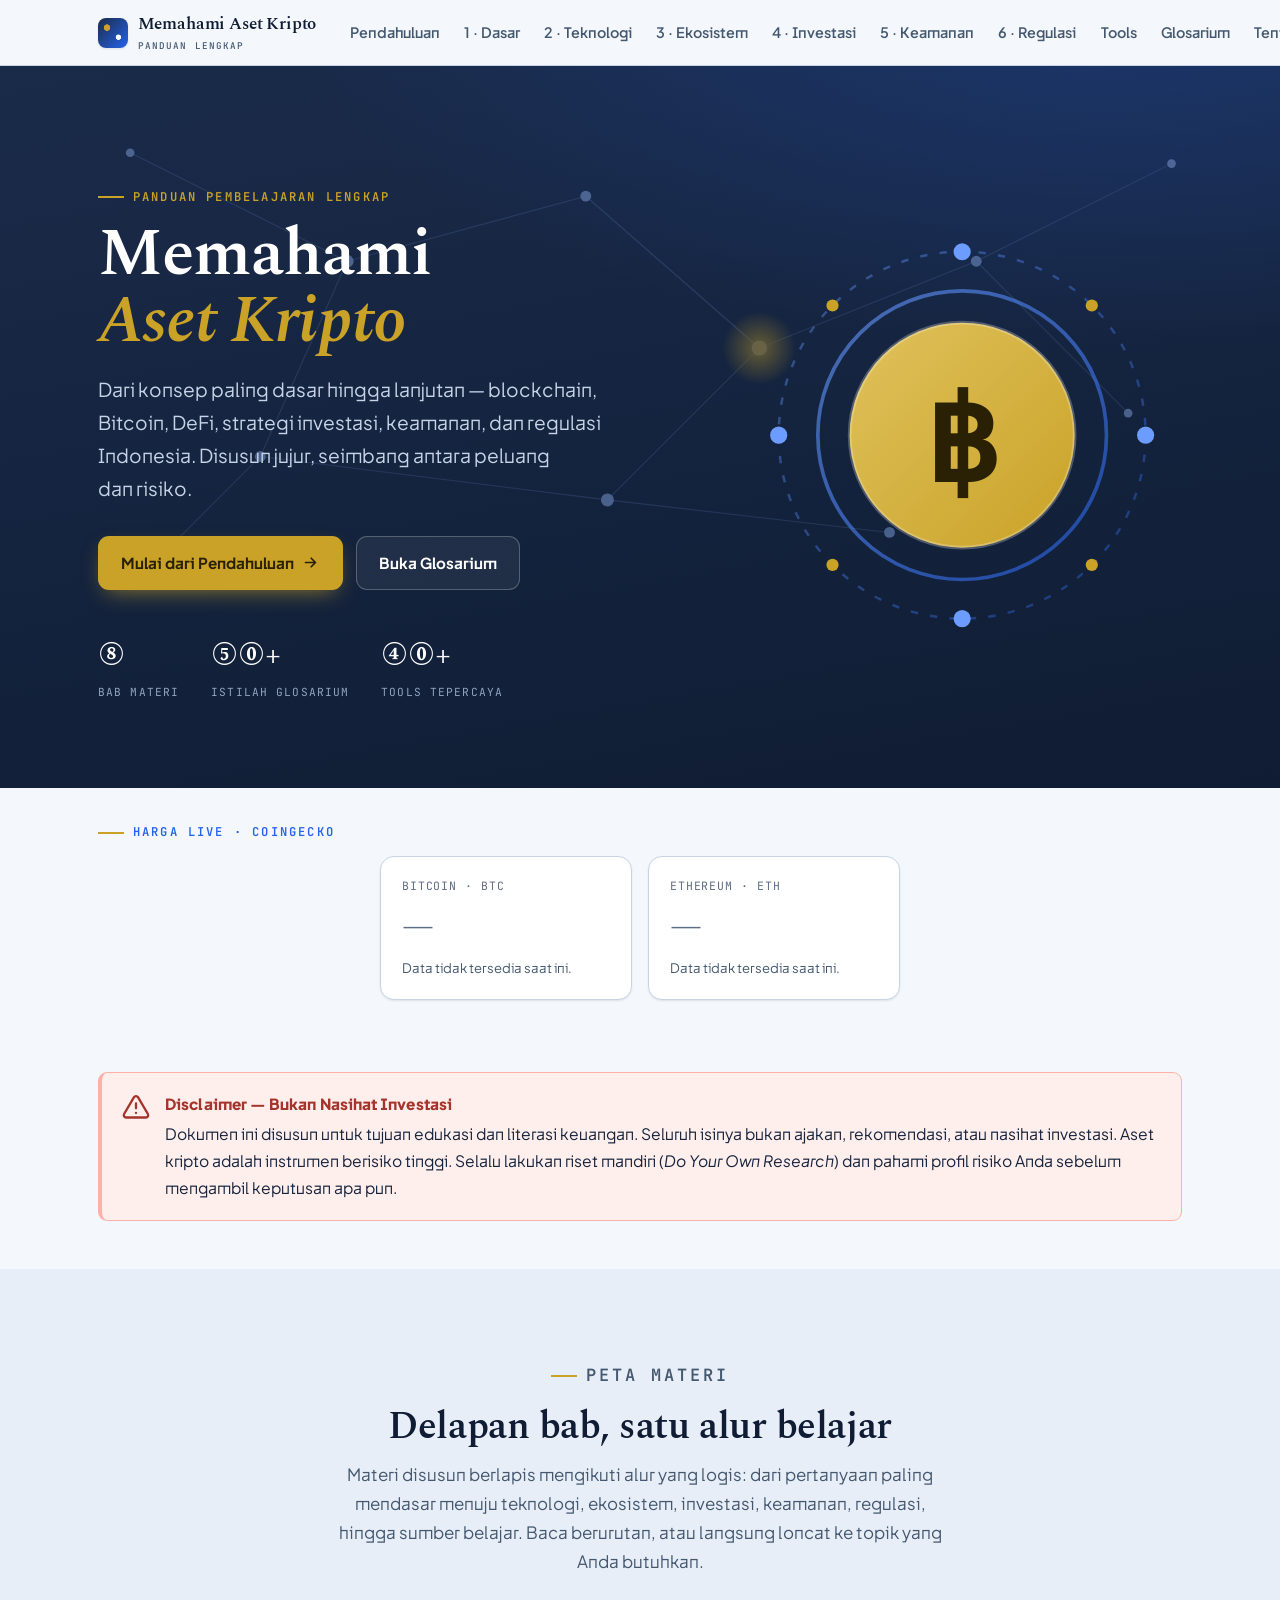
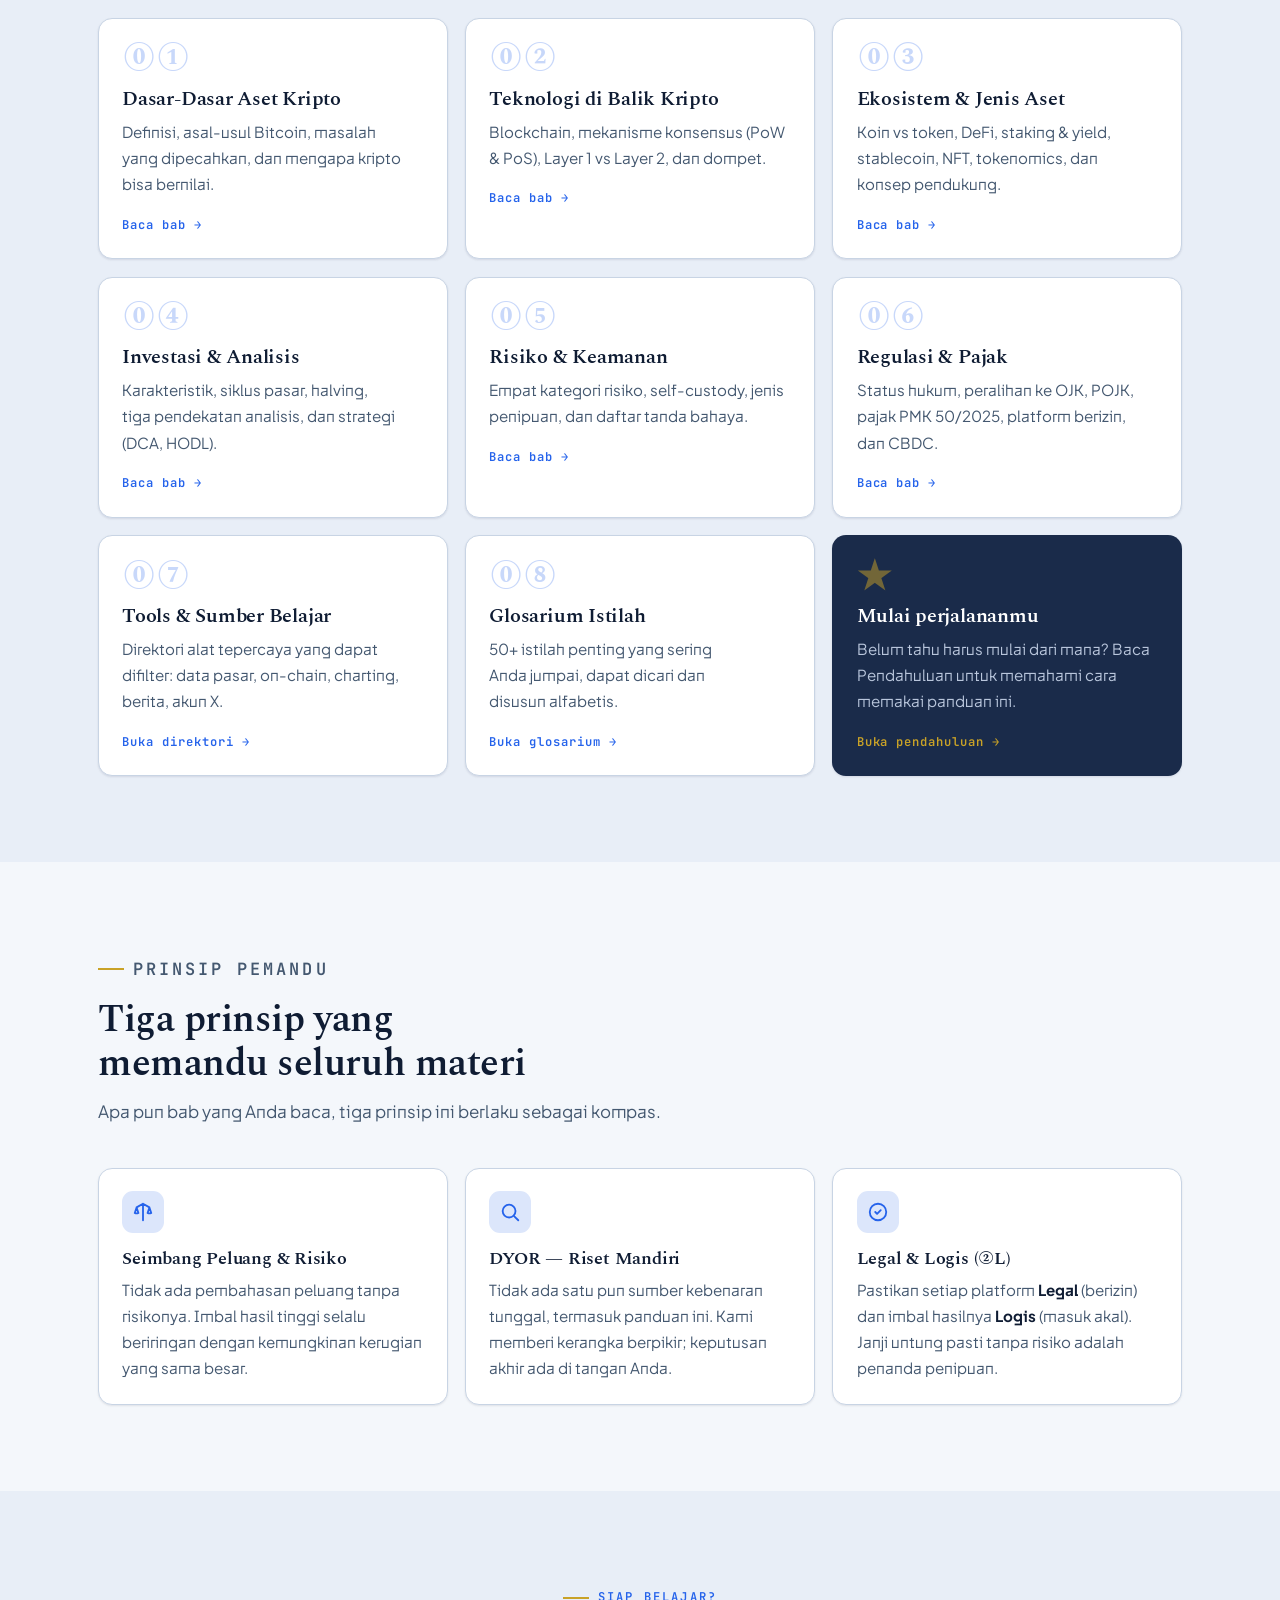
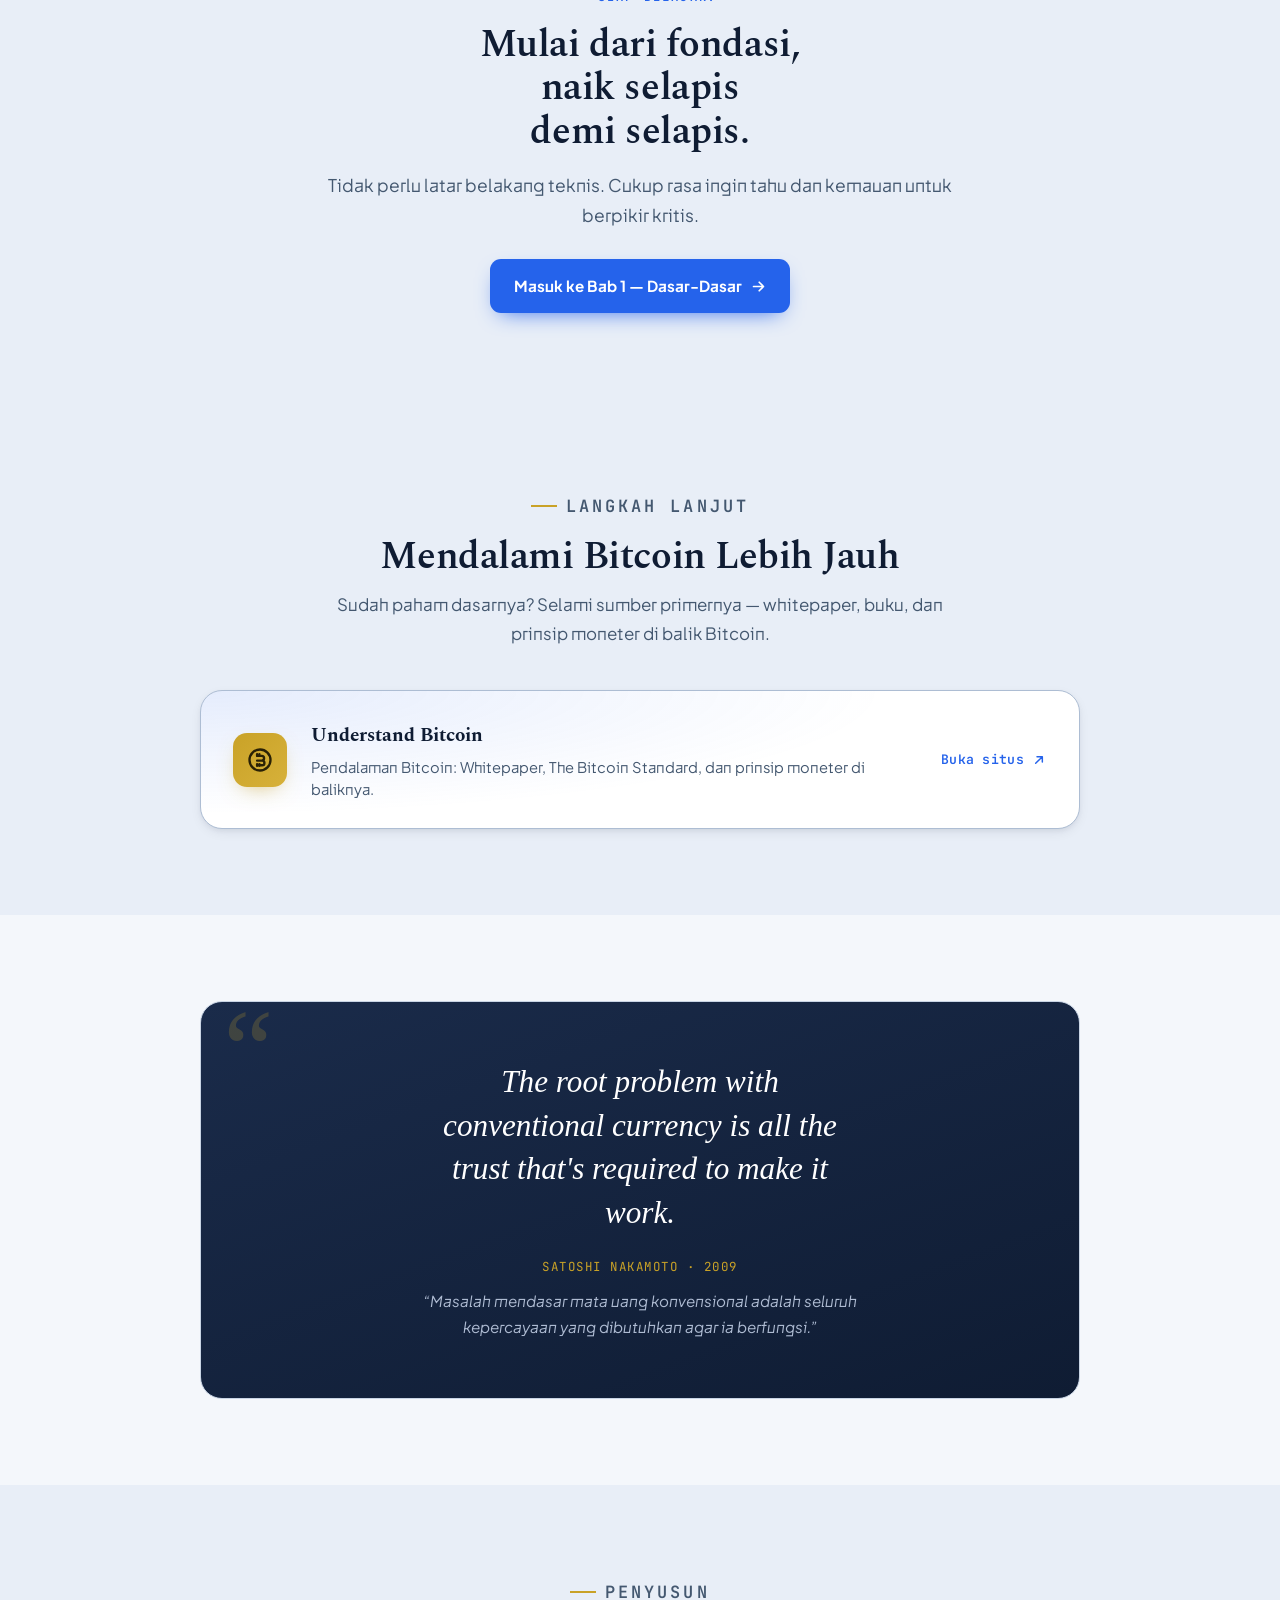
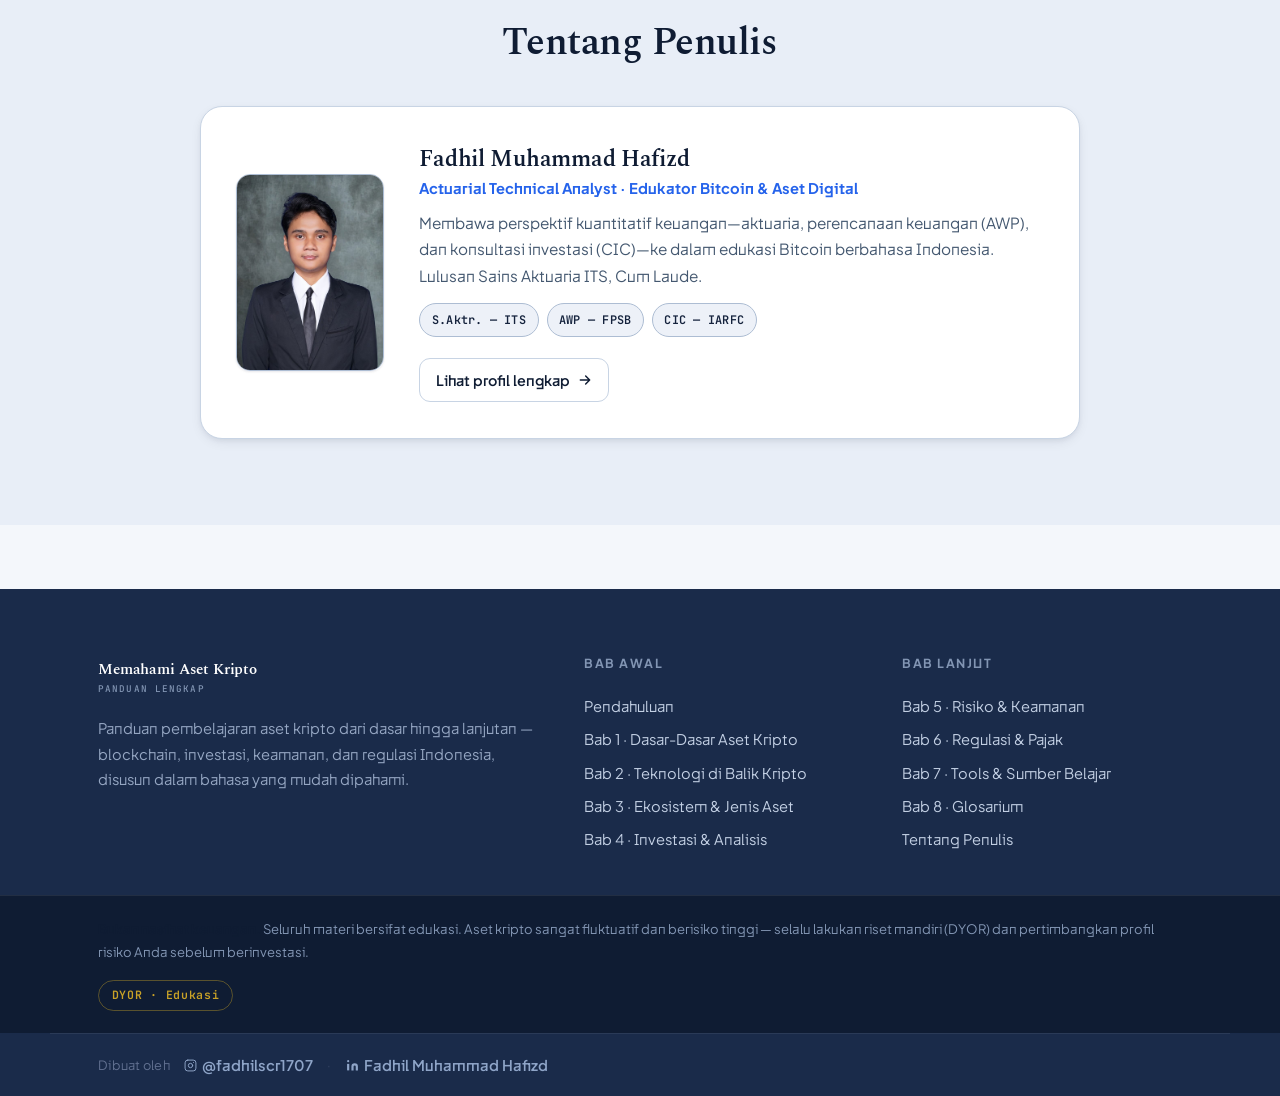
==== commit 3eb042f0: "feat: revisi profil — hapus IPK, quote Satoshi, link Understand Bitcoin - Hapus angka IPK dari halam" ====
--- a/index.html
+++ b/index.html
@@ -232,6 +232,30 @@
     </div>
   </section>
 
+  <!-- ====================== PENDALAMAN BITCOIN ====================== -->
+  <section class="section section--tint">
+    <div class="shell">
+      <div class="section__head center reveal">
+        <p class="eyebrow" style="justify-content:center">Langkah Lanjut</p>
+        <h2>Mendalami Bitcoin Lebih Jauh</h2>
+        <p>Sudah paham dasarnya? Selami sumber primernya — whitepaper, buku, dan prinsip moneter di balik Bitcoin.</p>
+      </div>
+      <a href="https://understandbitcoin.vercel.app/" target="_blank" rel="noopener noreferrer" class="ext-cta reveal">
+        <span class="ext-cta__ic">
+          <svg viewBox="0 0 24 24" fill="none" stroke="currentColor" stroke-width="2" stroke-linecap="round" stroke-linejoin="round"><circle cx="12" cy="12" r="9"/><path d="M9.5 8.5h4a2 2 0 0 1 0 4h-4m0 0h4.3a2 2 0 0 1 0 4H9.5m0-8V7m0 10v-1.5m2-8.5V7m0 10v-1.5"/></svg>
+        </span>
+        <span class="ext-cta__body">
+          <strong class="ext-cta__t">Understand Bitcoin</strong>
+          <span class="ext-cta__d">Pendalaman Bitcoin: Whitepaper, The Bitcoin Standard, dan prinsip moneter di baliknya.</span>
+        </span>
+        <span class="ext-cta__go">
+          Buka situs
+          <svg viewBox="0 0 24 24" fill="none" stroke="currentColor" stroke-width="2.2" stroke-linecap="round" stroke-linejoin="round"><path d="M7 17 17 7M9 7h8v8"/></svg>
+        </span>
+      </a>
+    </div>
+  </section>
+
   <!-- ====================== QUOTE ====================== -->
   <section class="section">
     <div class="shell">
--- a/assets/css/components.css
+++ b/assets/css/components.css
@@ -604,6 +604,40 @@
 .quote-hero .by { display: block; margin-top: 1.3rem; font-family: var(--font-mono); font-size: .78rem; letter-spacing: .12em; text-transform: uppercase; color: var(--gold); }
 .quote-hero .tr { display: block; margin-top: .7rem; font-size: .95rem; color: #aebbd2; max-width: 44ch; margin-inline: auto; font-style: italic; }
 
+/* external CTA card (mis. link ke understandbitcoin) */
+.ext-cta {
+  display: flex; align-items: center; gap: clamp(1rem,2.5vw,1.5rem); flex-wrap: wrap;
+  max-width: 880px; margin: 0 auto; padding: clamp(1.3rem,3vw,1.8rem) clamp(1.3rem,3vw,2rem);
+  border: 1px solid var(--border-strong); border-radius: var(--radius-lg);
+  background:
+    radial-gradient(130% 150% at 0% 0%, color-mix(in srgb, var(--accent) 12%, transparent), transparent 60%),
+    var(--surface);
+  box-shadow: var(--shadow-md);
+  transition: border-color .16s, transform .14s, box-shadow .16s;
+  text-decoration: none;
+}
+.ext-cta:hover { border-color: var(--accent); transform: translateY(-2px); box-shadow: var(--shadow-lg); text-decoration: none; }
+.ext-cta__ic {
+  flex: none; width: 54px; height: 54px; border-radius: 14px; display: grid; place-items: center;
+  background: linear-gradient(135deg, var(--gold), #d7b13a); color: #2a2105;
+  box-shadow: 0 8px 22px -10px rgba(201,162,39,.7);
+}
+.ext-cta__ic svg { width: 28px; height: 28px; }
+.ext-cta__body { flex: 1; min-width: 220px; }
+.ext-cta__t { display: block; font-family: var(--font-serif); font-size: 1.18rem; color: var(--ink-strong); font-weight: 700; margin-bottom: .2rem; }
+.ext-cta__d { display: block; color: var(--muted); font-size: .92rem; line-height: 1.5; }
+.ext-cta__d b { color: var(--ink-strong); font-weight: 700; }
+.ext-cta__go {
+  flex: none; display: inline-flex; align-items: center; gap: .45rem;
+  font-family: var(--font-mono); font-size: .82rem; font-weight: 600; letter-spacing: .02em;
+  color: var(--accent); white-space: nowrap;
+}
+.ext-cta__go svg { width: 16px; height: 16px; }
+@media (max-width: 560px){ .ext-cta { flex-direction: column; align-items: flex-start; } }
+
+/* single-button pager (mis. kembali ke beranda) */
+.pager--single { grid-template-columns: minmax(0,460px); justify-content: center; }
+
 /* reveal on scroll */
 .reveal { opacity: 0; transform: translateY(14px); transition: opacity .6s ease, transform .6s ease; }
 .reveal.in { opacity: 1; transform: none; }
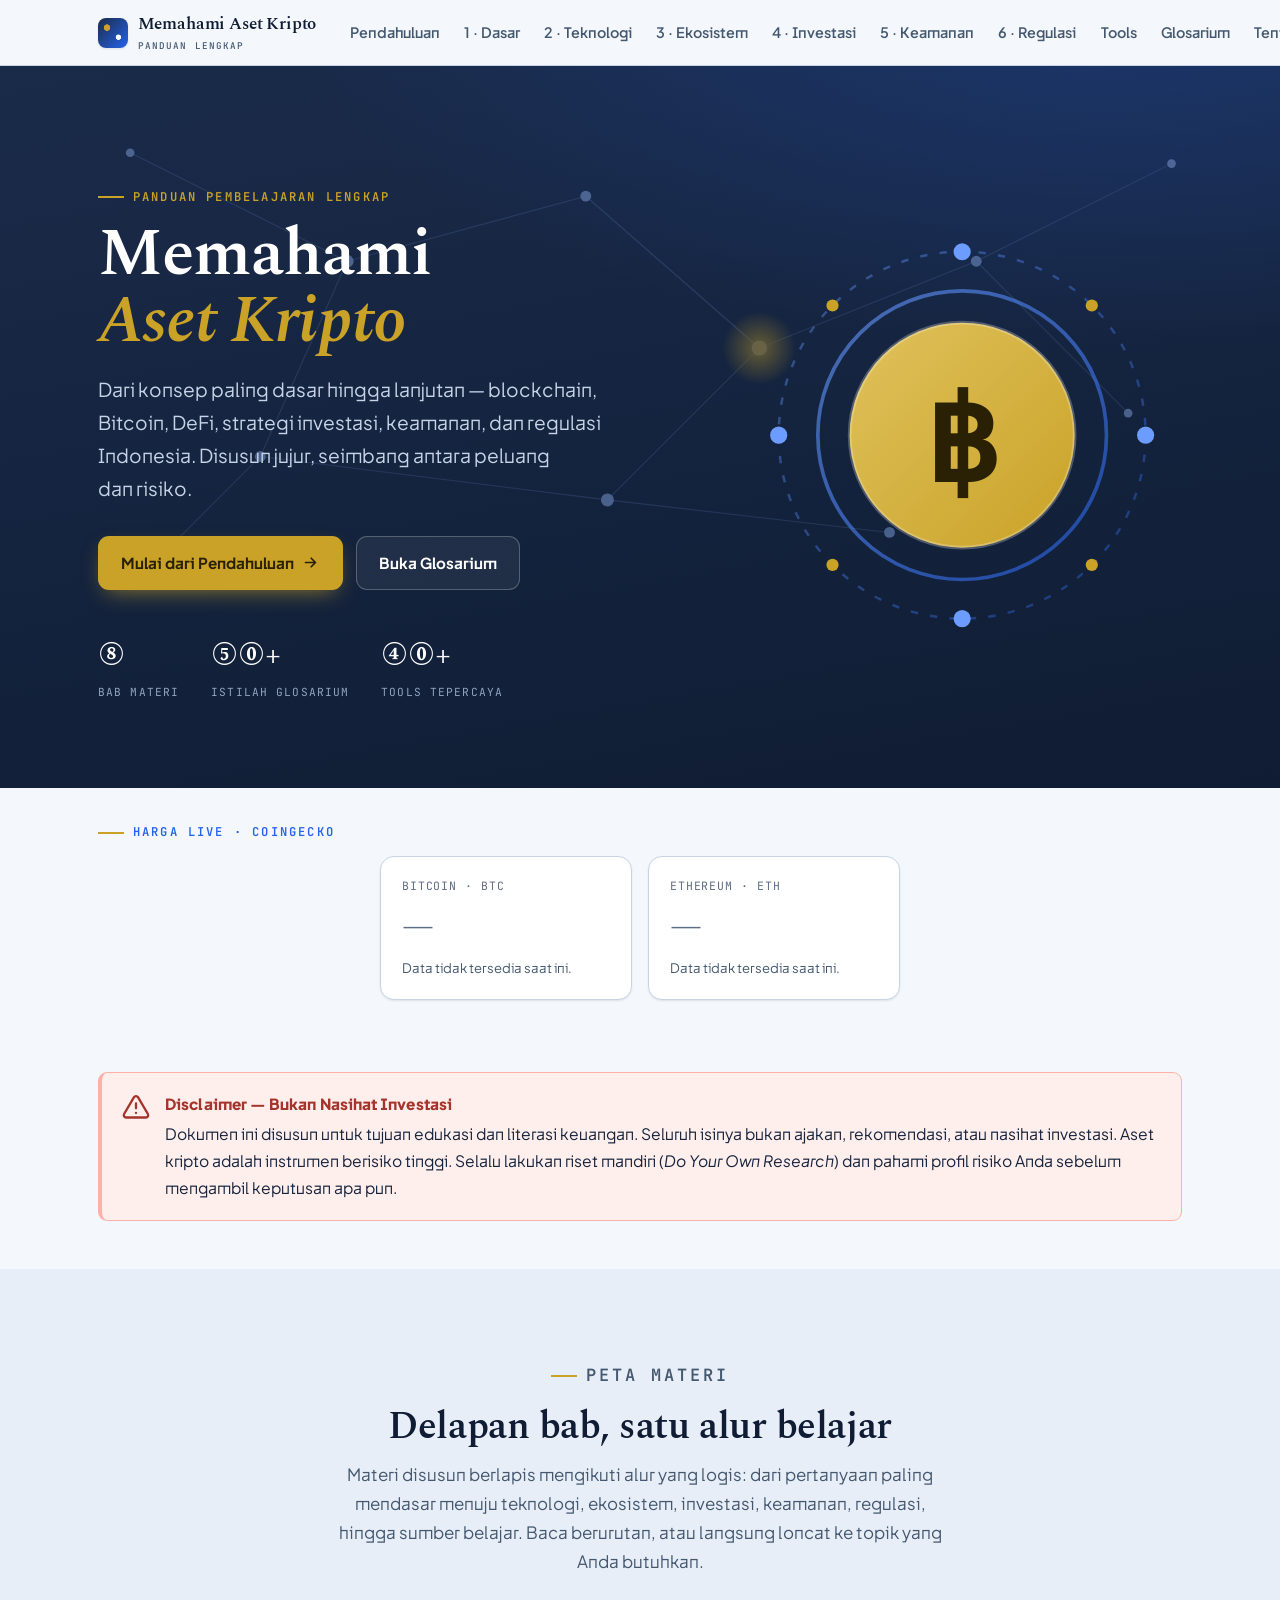
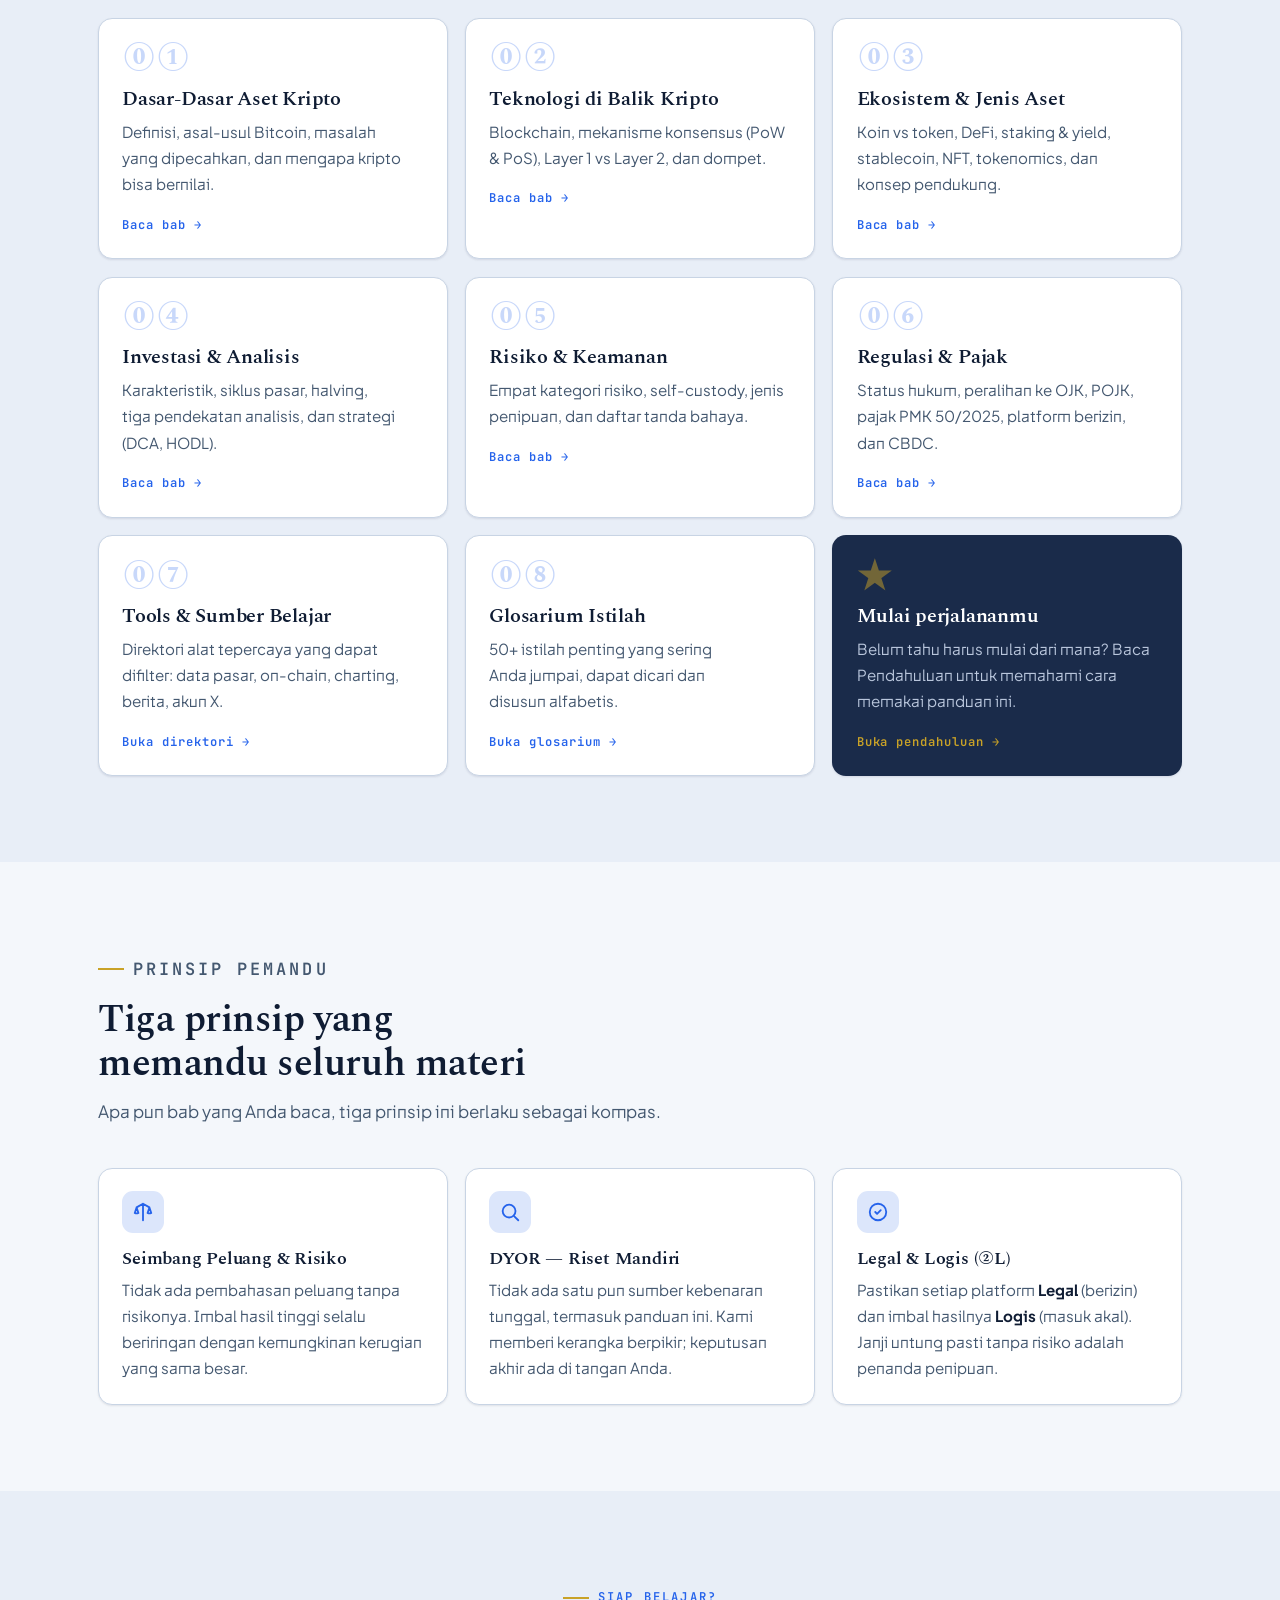
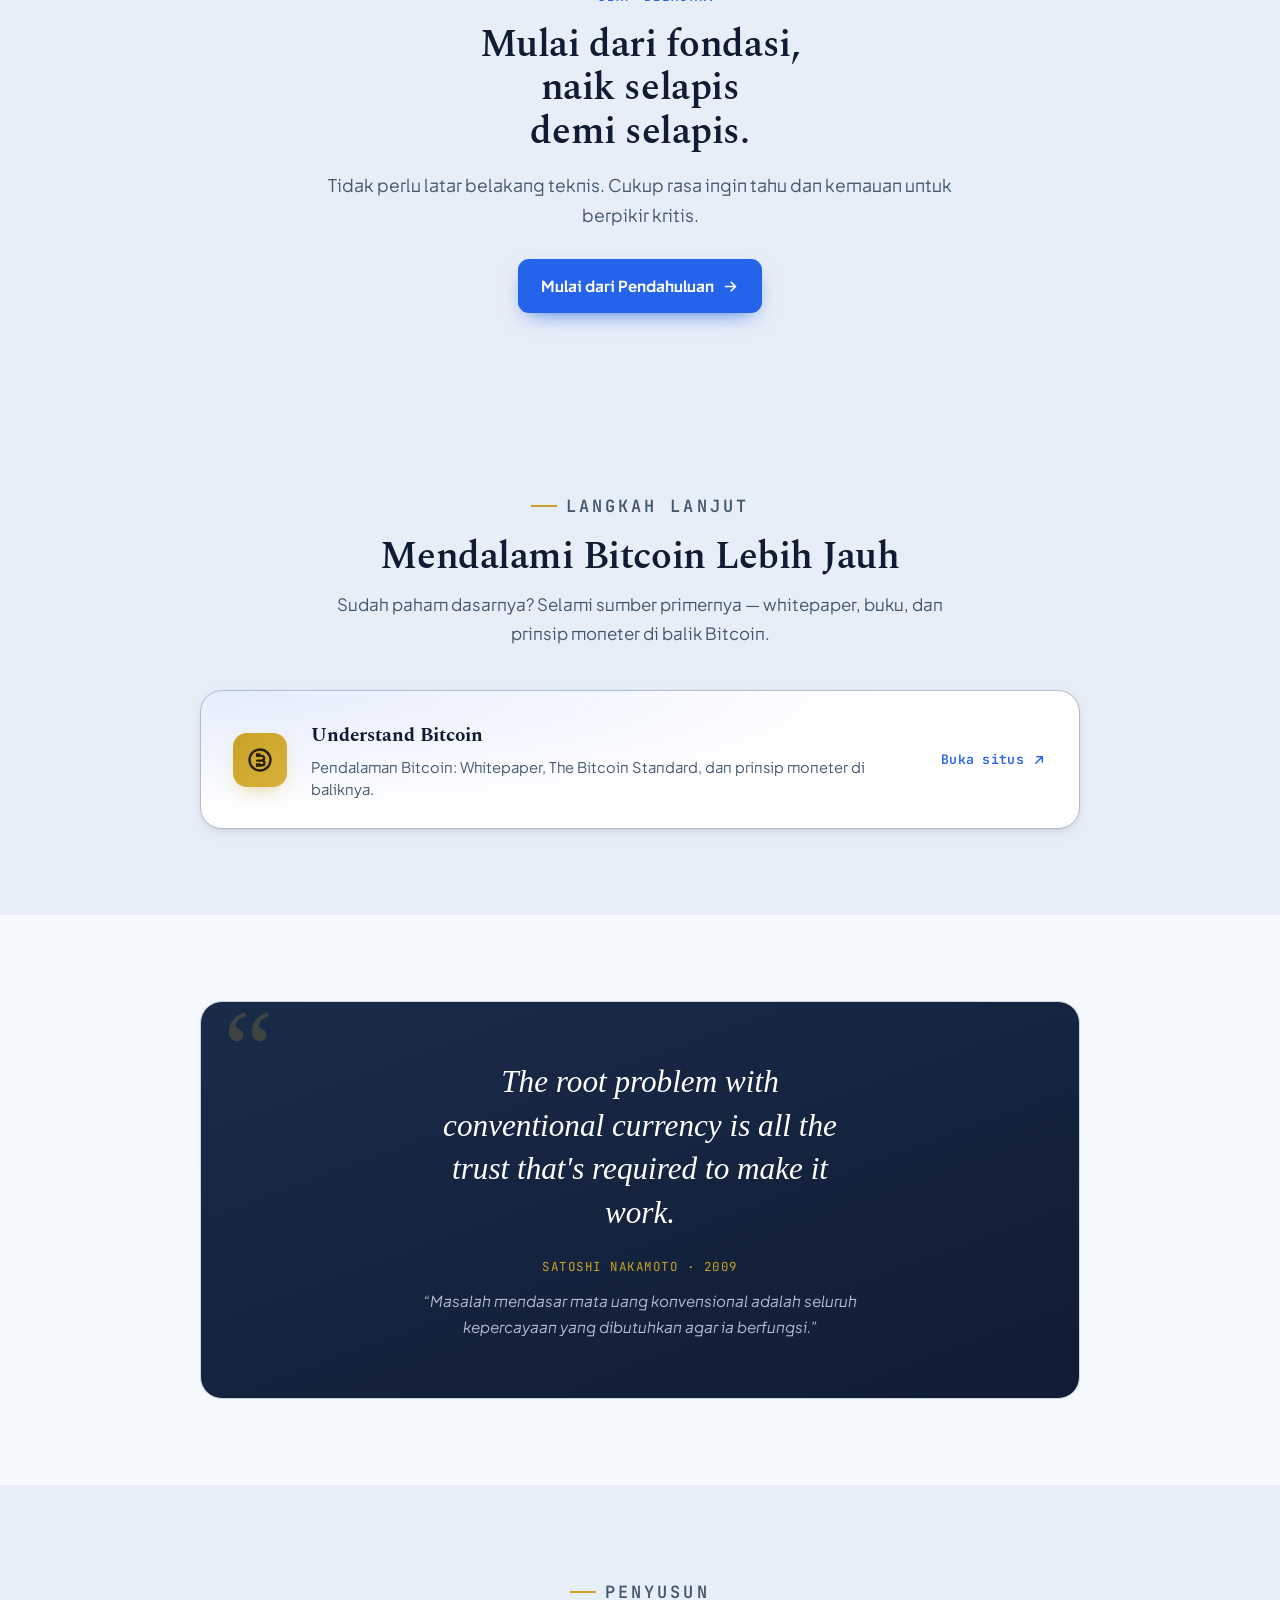
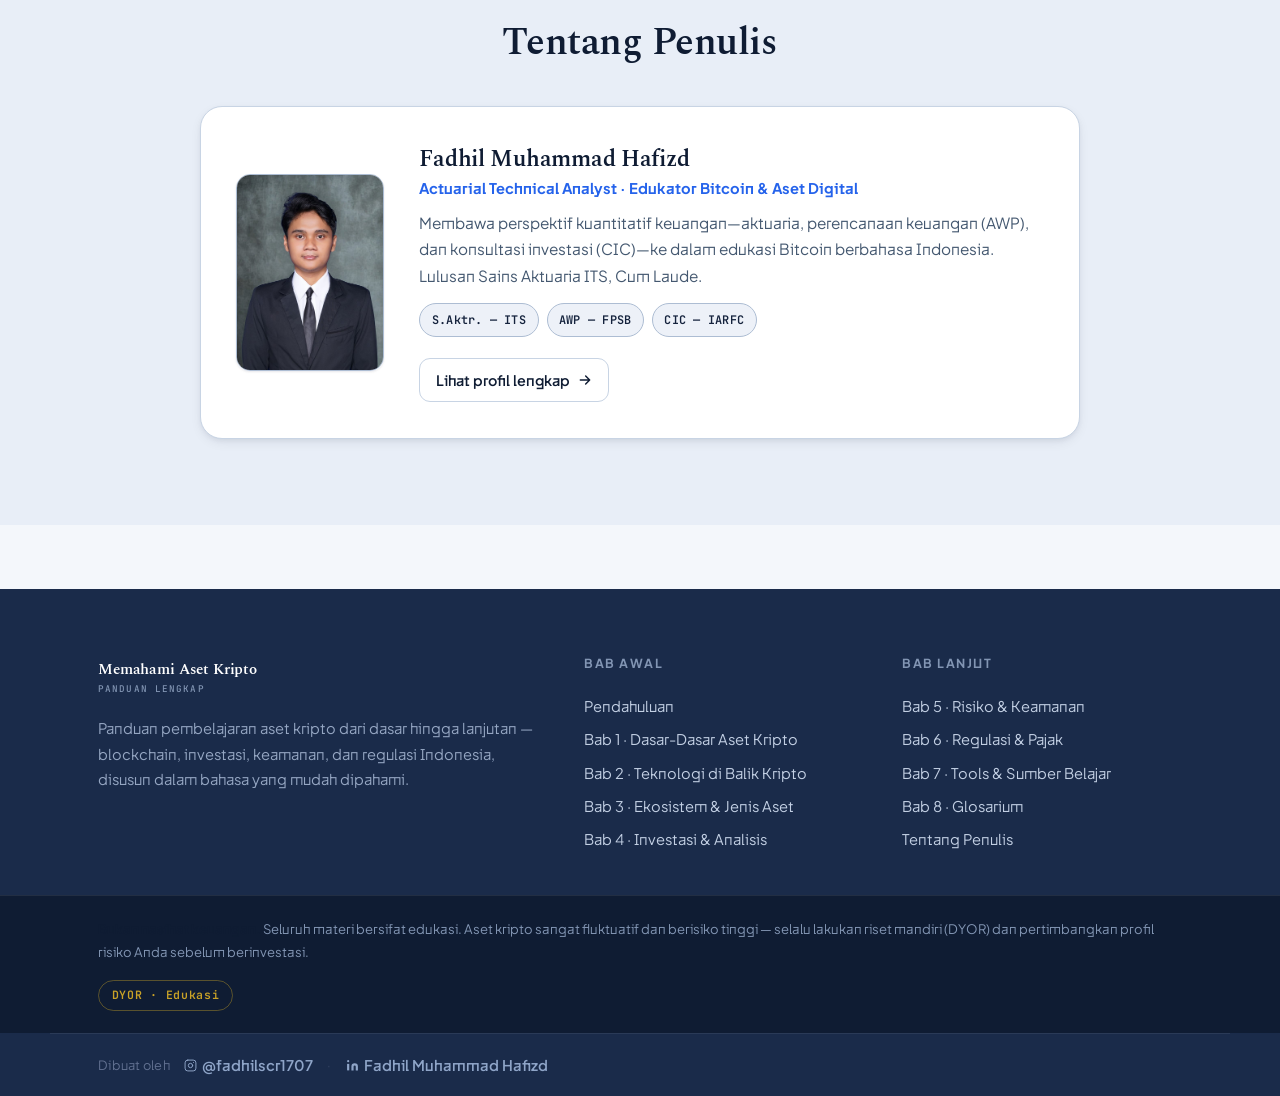
==== commit affc618d: "fix: tombol CTA beranda menuju Pendahuluan (bukan langsung Bab 1) Co-Authored-By: Claude Opus 4.8 <n" ====
--- a/index.html
+++ b/index.html
@@ -226,7 +226,7 @@
       <p class="eyebrow" style="justify-content:center">Siap Belajar?</p>
       <h2 style="max-width:18ch;margin-inline:auto">Mulai dari fondasi, naik selapis demi selapis.</h2>
       <p style="color:var(--muted);max-width:48ch;margin:1rem auto 1.8rem">Tidak perlu latar belakang teknis. Cukup rasa ingin tahu dan kemauan untuk berpikir kritis.</p>
-      <a href="bab-1-dasar-dasar.html" class="btn btn--solid">Masuk ke Bab 1 — Dasar-Dasar
+      <a href="pendahuluan.html" class="btn btn--solid">Mulai dari Pendahuluan
         <svg viewBox="0 0 24 24" fill="none" stroke="currentColor" stroke-width="2.4" stroke-linecap="round" stroke-linejoin="round"><path d="M5 12h14M13 6l6 6-6 6"/></svg>
       </a>
     </div>
